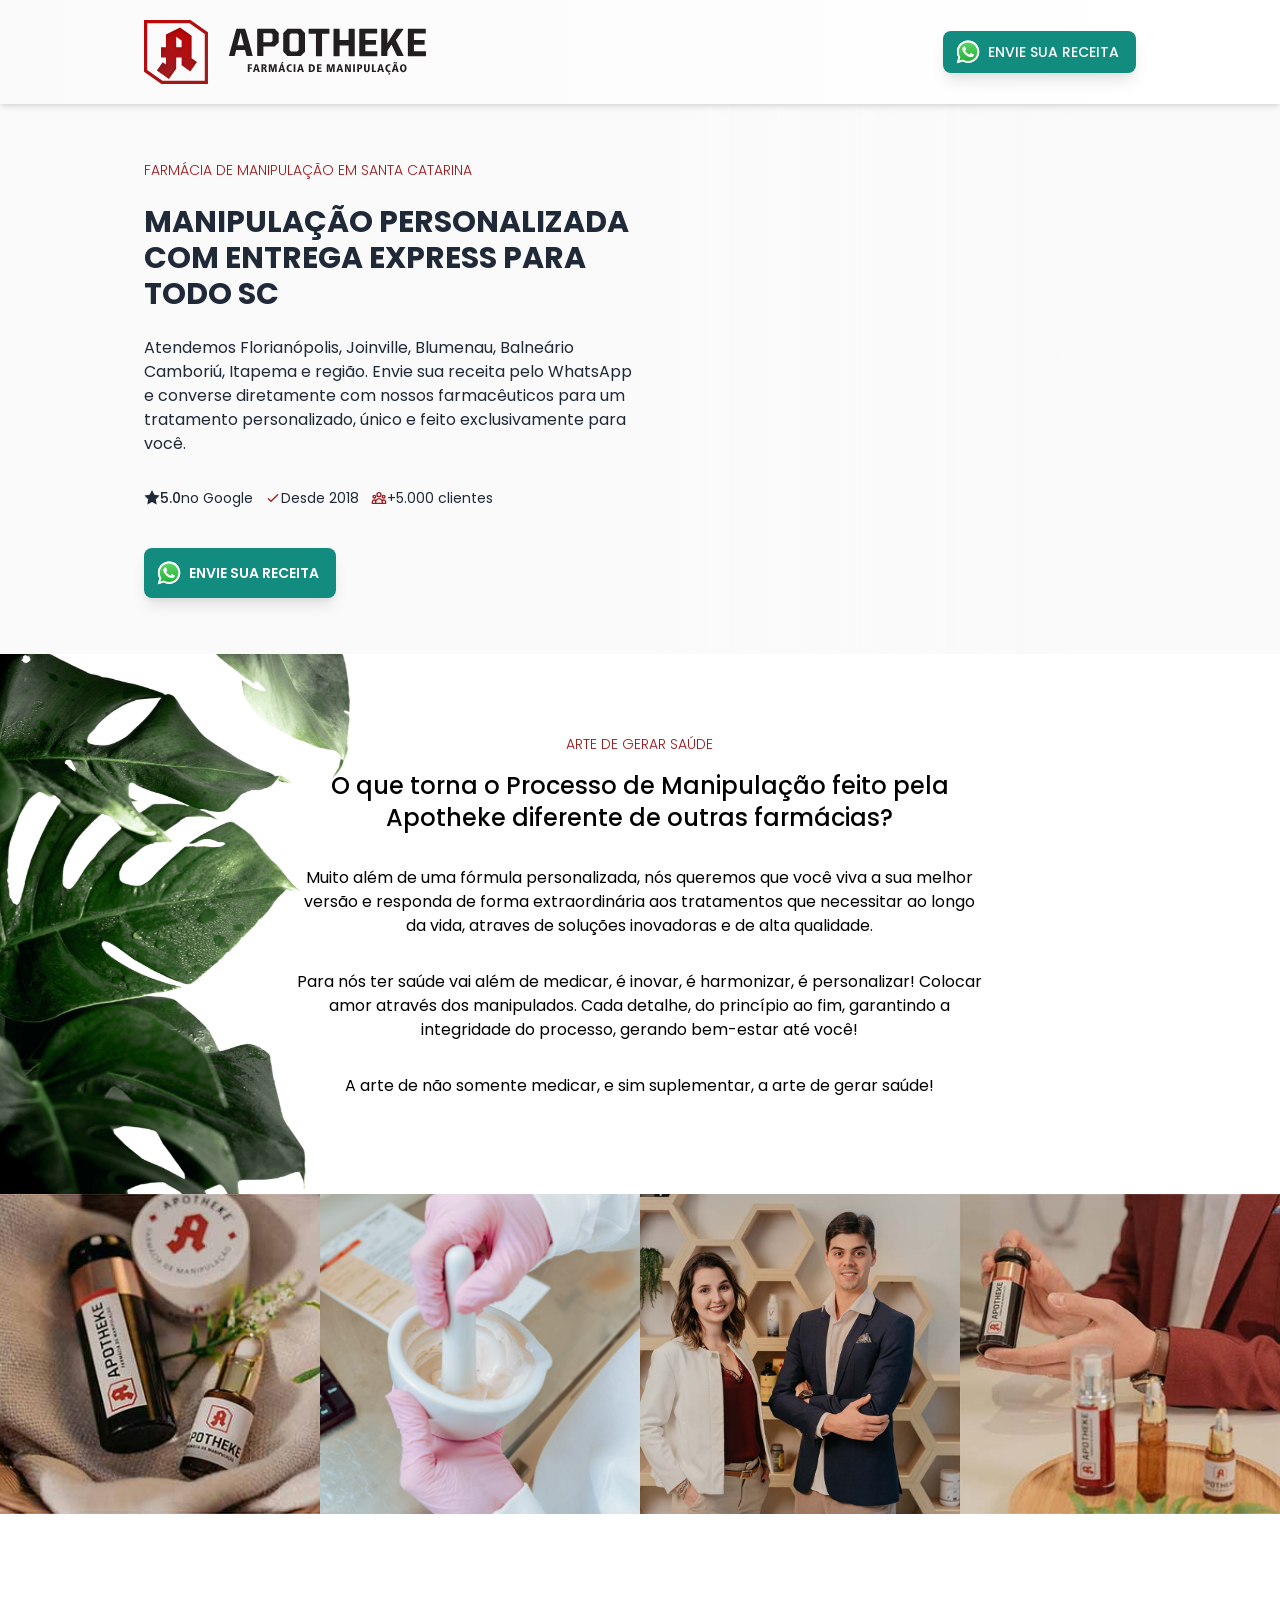
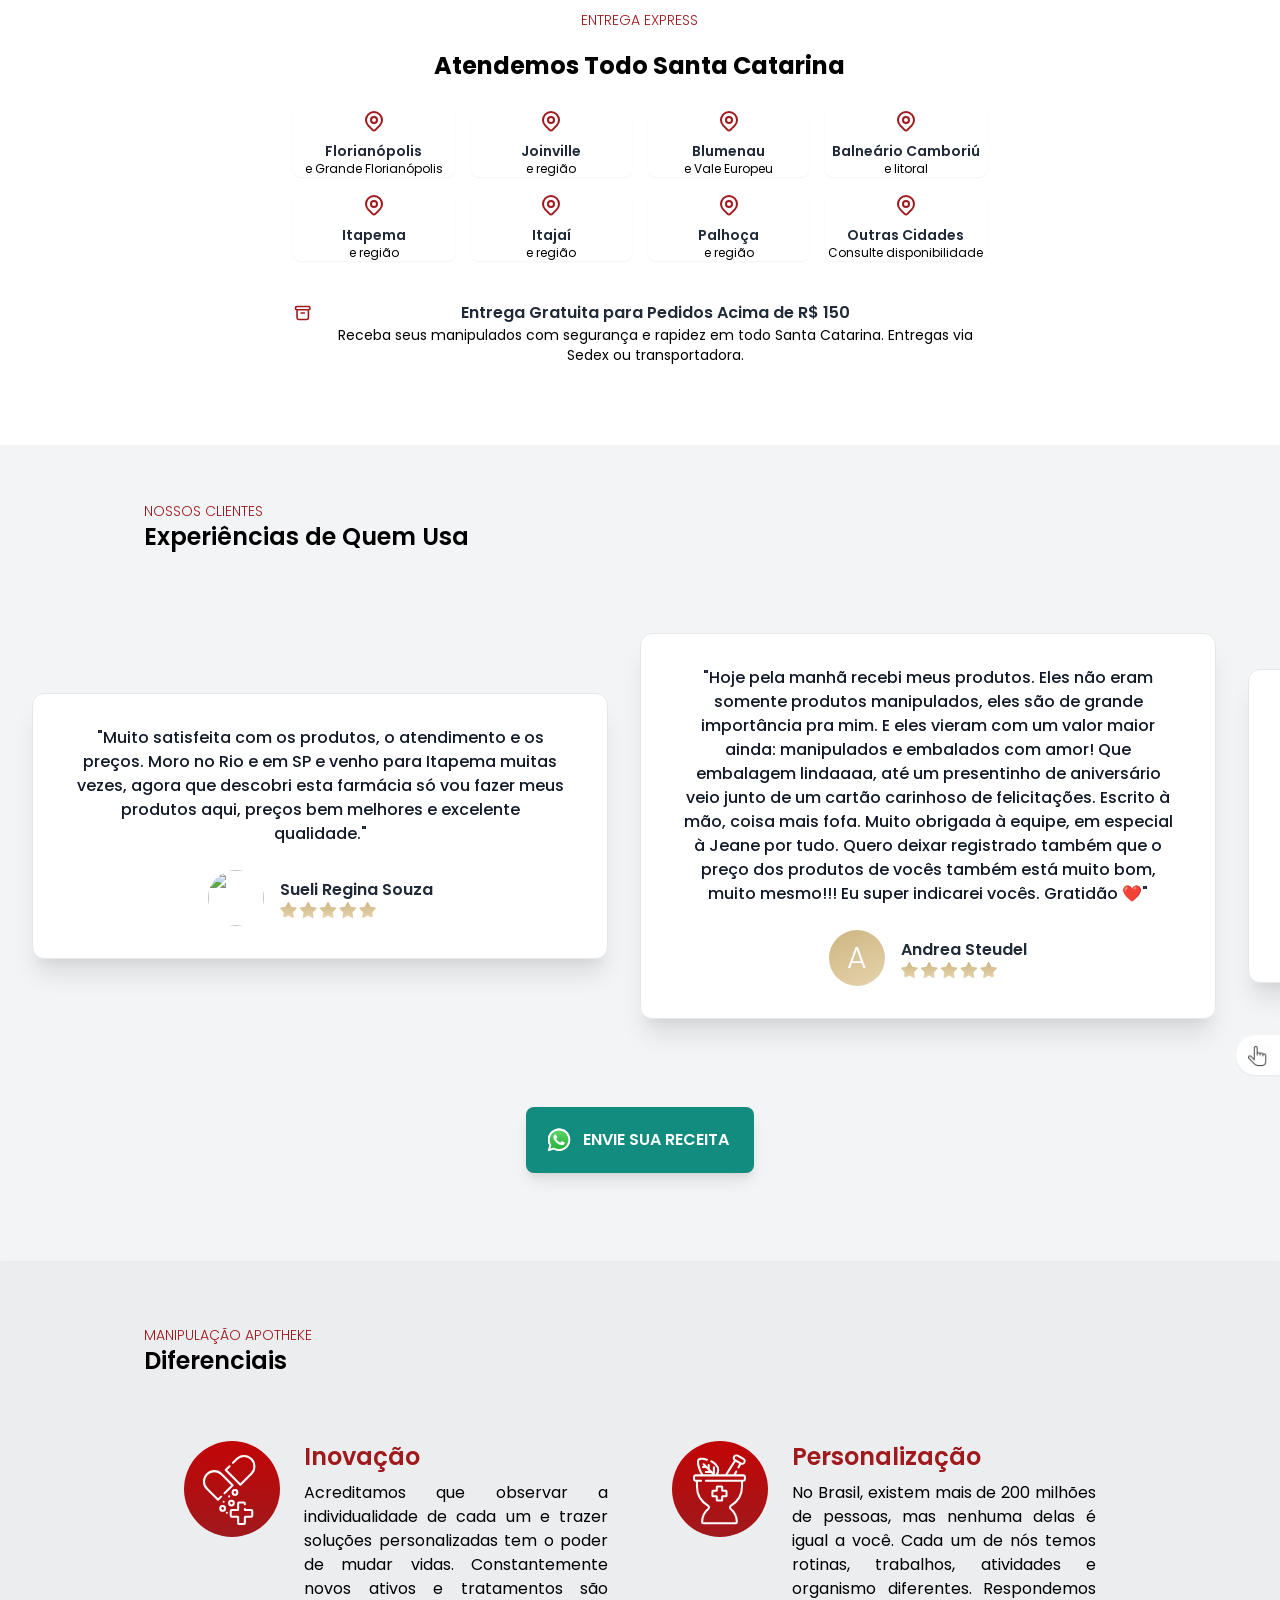
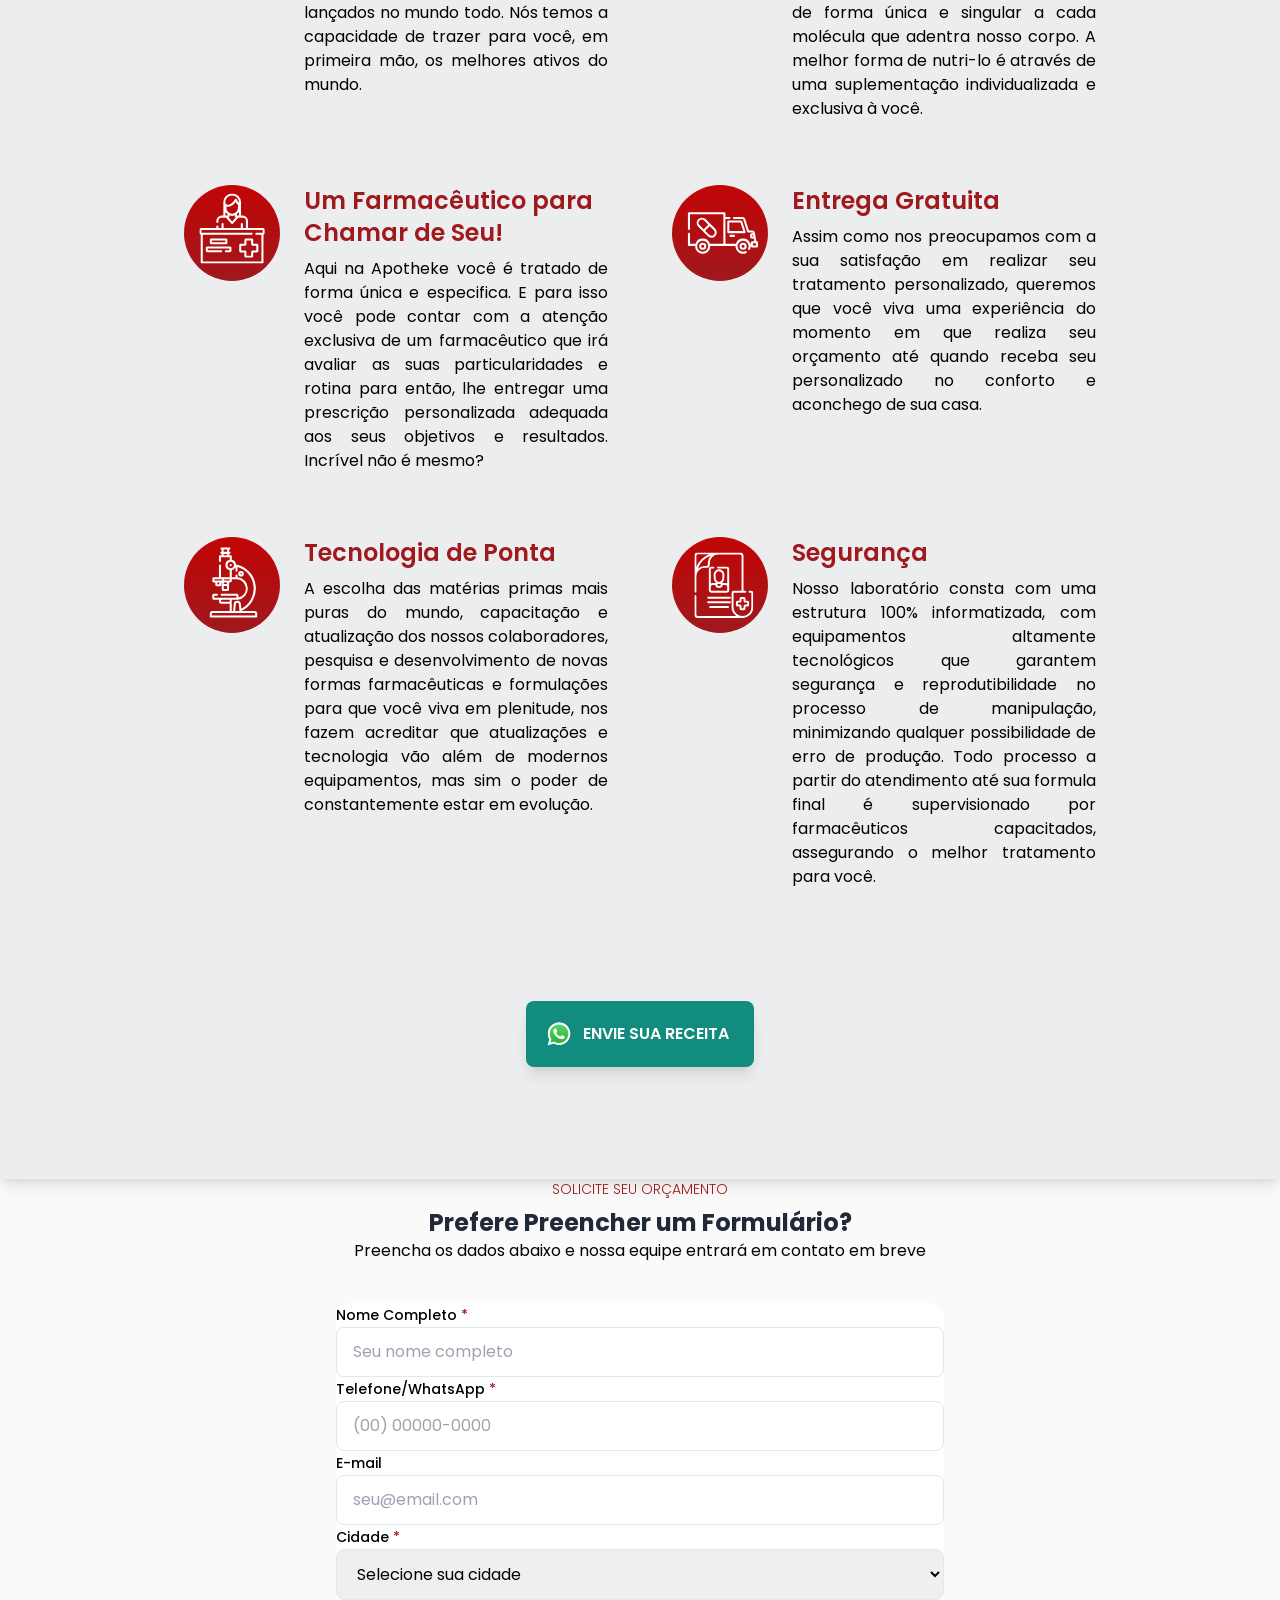
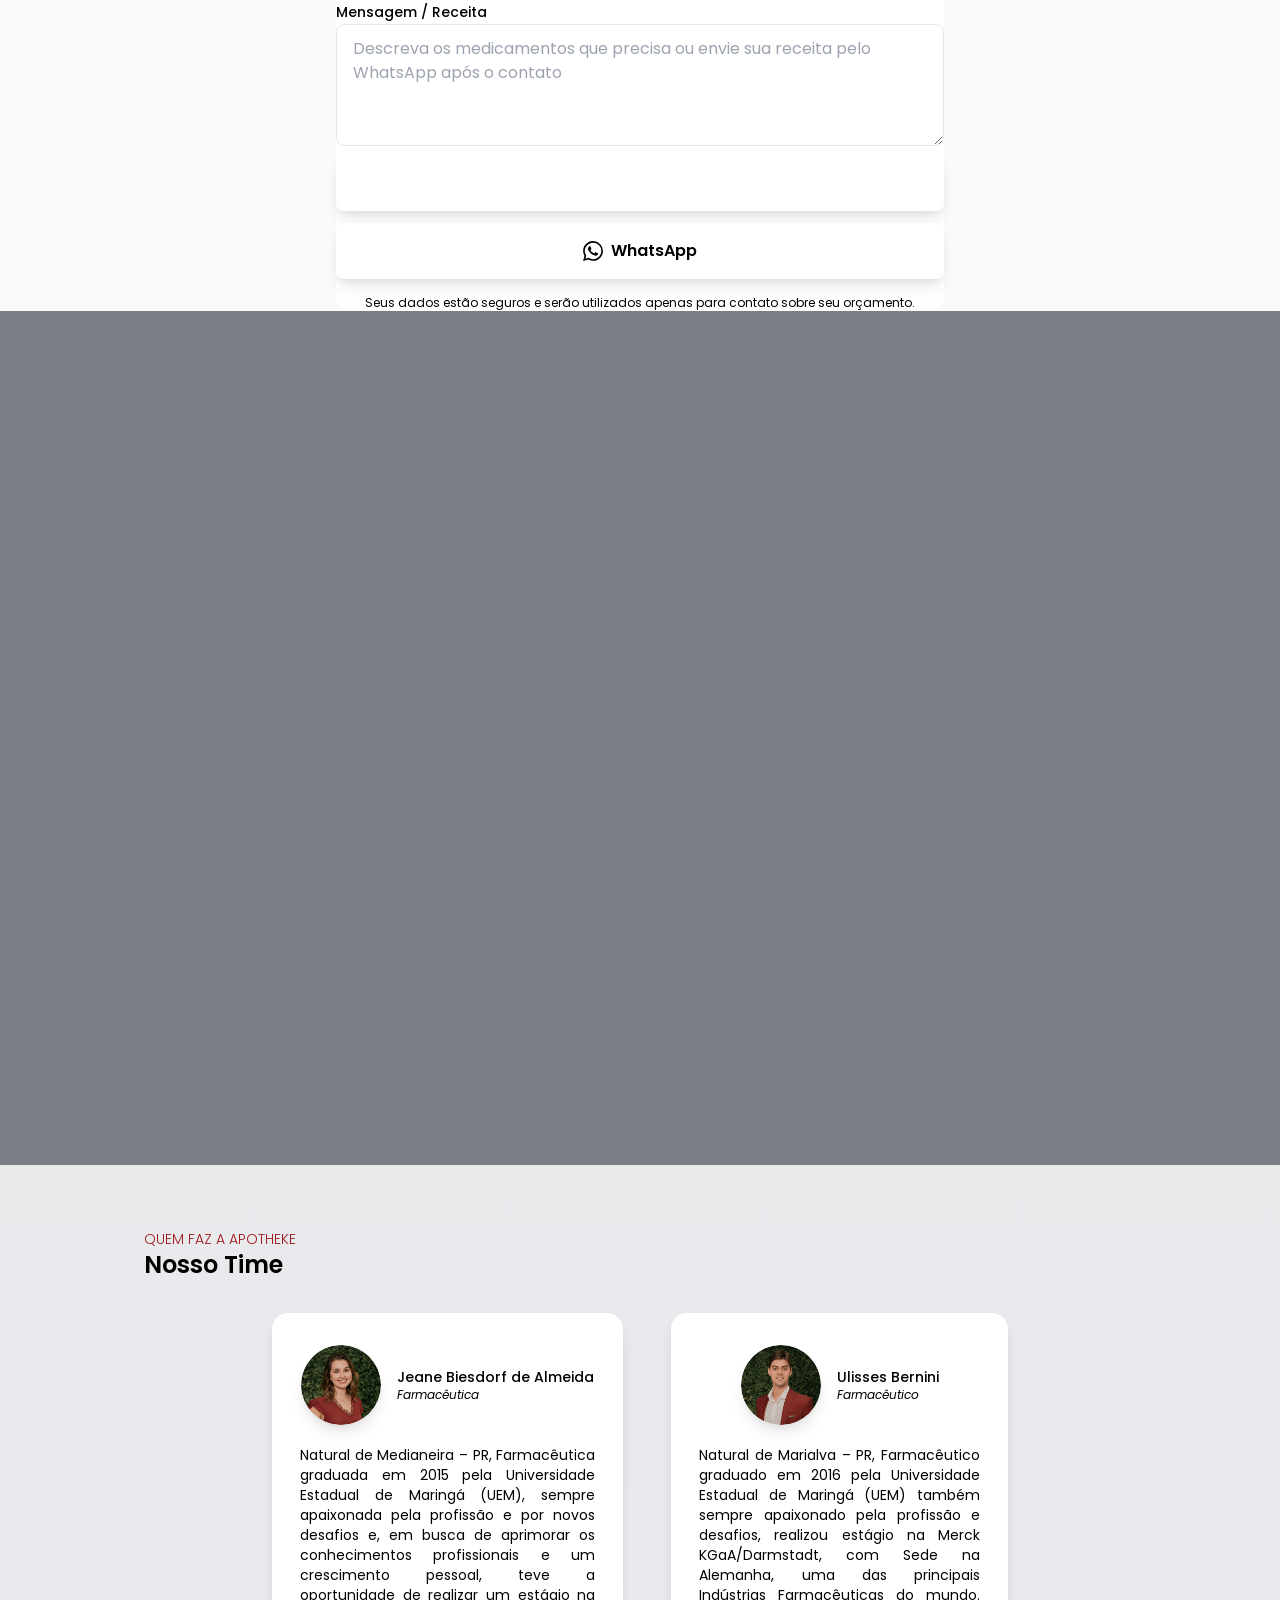
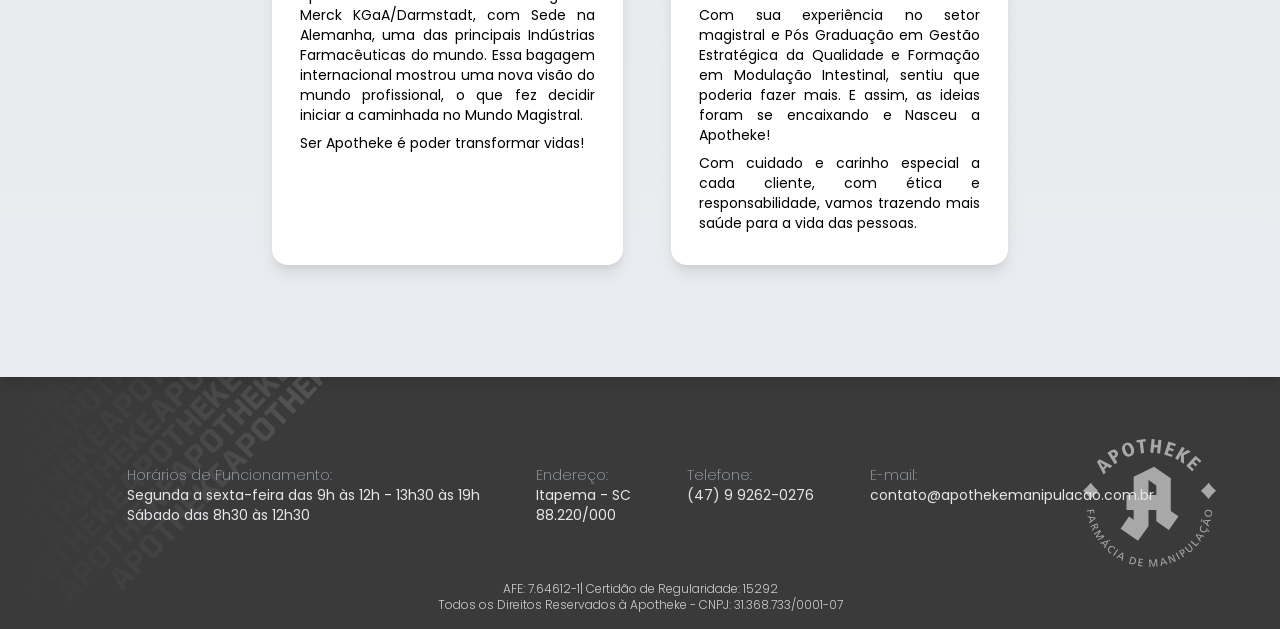
==== website/index.html @ 553b8d90 "Commit inicial: Apotheke Website Landing page com múltiplas cidades (Florianópolis, Joinville, Blume" ====
<!DOCTYPE html>

<html lang="pt-br">

<head>

    <meta charset="UTF-8">

    <meta http-equiv="X-UA-Compatible" content="IE=edge">

    <meta name="viewport" content="width=device-width, initial-scale=1.0">

    <title>Farmácia de Manipulação em SC | Apotheke - Florianópolis, Joinville, Blumenau</title>

    <meta name="description" content="Farmácia de manipulação com entrega express para todo SC. Atendemos Florianópolis, Joinville, Blumenau, Balneário Camboriú e região. Orçamento pelo WhatsApp!">

    <meta name="keywords" content="farmácia manipulação, manipulação SC, farmácia Florianópolis, manipulação Joinville, farmácia Blumenau, manipulação Balneário Camboriú">



    <link rel="shortcut icon" href="assets/favicon.59e2e28d.ico" type="image/x-icon">

    <link rel="preload" href="css/style.css" as="style">

    <link rel="preconnect" href="https://www.googletagmanager.com">

    <link rel="preconnect" href="https://connect.facebook.net">

    <script>

    function showAnswer(idAnswer){for(let i=1;i<7;i++){if((document.getElementById("q"+i+'ans').classList.contains("hidden") == false) && (("q"+i) != idAnswer)){document.getElementById("q"+i+'ans').classList.add("hidden");if(document.getElementById("q"+i+'svg').classList.contains("-rotate-90")){document.getElementById("q"+i+'svg').classList.remove("-rotate-90");document.getElementById("q"+i+'svg').classList.add("rotate-90");}}}document.getElementById(idAnswer+'ans').classList.toggle("hidden");if(document.getElementById(idAnswer+'svg').classList.contains("rotate-90")){document.getElementById(idAnswer+'svg').classList.remove("rotate-90");document.getElementById(idAnswer+'svg').classList.add("-rotate-90");}else{document.getElementById(idAnswer+'svg').classList.remove("-rotate-90");document.getElementById(idAnswer+'svg').classList.add("rotate-90");}}

    </script>

    <!-- Facebook Pixel Code -->

    <script defer>

        !function(f,b,e,v,n,t,s)

        {if(f.fbq)return;n=f.fbq=function(){n.callMethod?

        n.callMethod.apply(n,arguments):n.queue.push(arguments)};

        if(!f._fbq)f._fbq=n;n.push=n;n.loaded=!0;n.version='2.0';

        n.queue=[];t=b.createElement(e);t.async=!0;

        t.src=v;s=b.getElementsByTagName(e)[0];

        s.parentNode.insertBefore(t,s)}(window, document,'script',

        'https://connect.facebook.net/en_US/fbevents.js');

        fbq('init', '500156001187345');

        fbq('track', 'PageView');

    </script>

    <noscript>

        <img height="1" width="1" style="display:none" 

            src="https://www.facebook.com/tr?id=500156001187345&ev=PageView&noscript=1"/>

    </noscript>

  <!-- End Facebook Pixel Code -->



    <!-- Global site tag (gtag.js) - Google Analytics -->

    <script async defer src="https://www.googletagmanager.com/gtag/js?id=G-JXNQC8JV9G"></script>

    <script defer>

    window.dataLayer = window.dataLayer || [];

    function gtag(){dataLayer.push(arguments);}

    gtag('js', new Date());



    gtag('config', 'G-JXNQC8JV9G');

    </script>



    <!-- Global site tag (gtag.js) - Google Analytics -->

    <script async defer src="https://www.googletagmanager.com/gtag/js?id=UA-217853198-1"></script>

    <script defer>

    window.dataLayer = window.dataLayer || [];

    function gtag(){dataLayer.push(arguments);}

    gtag('js', new Date());



    gtag('config', 'UA-217853198-1');

    </script>

    

    

    <!-- Google Tag Manager -->

<script>(function(w,d,s,l,i){w[l]=w[l]||[];w[l].push({'gtm.start':

new Date().getTime(),event:'gtm.js'});var f=d.getElementsByTagName(s)[0],

j=d.createElement(s),dl=l!='dataLayer'?'&l='+l:'';j.async=true;j.src=

'https://www.googletagmanager.com/gtm.js?id='+i+dl;f.parentNode.insertBefore(j,f);

})(window,document,'script','dataLayer','GTM-TZQ59Q6');</script>

<!-- End Google Tag Manager -->





  <link rel="stylesheet" href="css/style.css">

</head>

<body class="branco font-sans">



    <!--NAVBAR-->

    <header class="relative w-full shadow-md px-4 py-3 gradientMenu z-50 

    sm:px-8 sm:py-4 lg:py-5 sm:w-full md:px-16 lg:px-28 xl:px-36 2xl:px-48">

        <div class="flex flex-row justify-between items-center md:h-full">

            <img class="h-12 mx-auto sm:mx-0 md:mx-0 lg:mx-0 lg:h-14 xl:h-16" src="assets/logo-lp-apotheke.7ca522a6.svg" alt="Apotheke" srcset="">



            <span class="hidden sm:block">

                <a href="https://api.whatsapp.com/send?phone=+5547992164286&text=Ol%C3%A1%20*Apotheke*!%20Gostaria%20de%20um%20or%C3%A7a%EF%BB%BF%E2%80%8C%E2%80%8C%E2%80%8B%E2%80%8C%E2%80%8C%E2%80%8C%E2%81%A0%E2%80%8C%E2%80%8C%E2%80%8B%E2%80%8B%E2%80%8B%E2%80%8C%E2%81%A0%E2%80%8C%E2%80%8C%E2%80%8B%E2%80%8B%E2%80%8B%E2%80%8C%E2%80%8C%E2%81%A0%E2%80%8C%E2%80%8C%E2%80%8B%E2%80%8B%E2%80%8C%E2%80%8C%E2%81%A0%E2%80%8C%E2%80%8C%E2%80%8B%E2%80%8B%E2%80%8C%E2%80%8B%E2%80%8C%E2%81%A0%E2%80%8C%E2%80%8C%E2%80%8B%E2%80%8B%E2%80%8C%E2%80%8C%E2%81%A0%E2%80%8C%E2%80%8C%E2%80%8B%E2%80%8C%E2%80%8C%E2%80%8C%E2%81%A0%E2%80%8C%E2%80%8C%E2%80%8B%E2%80%8B%E2%80%8B%E2%80%8B%E2%81%A0%E2%80%8C%E2%80%8B%E2%80%8C%E2%80%8C%E2%80%8B%E2%80%8C%E2%81%A0%E2%80%8C%E2%80%8C%E2%80%8B%E2%80%8C%E2%80%8B%E2%80%8B%E2%81%A0%E2%80%8C%E2%80%8C%E2%80%8B%E2%80%8C%E2%80%8C%E2%80%8B%E2%81%A0%E2%80%8C%E2%80%8C%E2%80%8C%E2%80%8B%E2%80%8B%E2%80%8B%E2%81%A0%E2%80%8C%E2%80%8C%E2%80%8C%E2%80%8B%E2%80%8B%E2%80%8C%E2%81%A0%E2%80%8C%E2%80%8B%E2%80%8C%E2%80%8C%E2%80%8B%E2%80%8C%E2%81%A0%E2%80%8C%E2%80%8C%E2%80%8B%E2%80%8C%E2%80%8B%E2%80%8B%E2%81%A0%E2%80%8C%E2%80%8C%E2%80%8B%E2%80%8C%E2%80%8C%E2%80%8B%E2%81%A0%E2%80%8C%E2%80%8C%E2%80%8C%E2%80%8B%E2%80%8B%E2%80%8C%E2%81%A0%E2%80%8C%E2%80%8C%E2%80%8C%E2%80%8B%E2%80%8B%E2%80%8C%E2%81%A0%E2%80%8C%E2%80%8B%E2%80%8C%E2%80%8C%E2%80%8B%E2%80%8C%E2%81%A0%E2%80%8C%E2%80%8C%E2%80%8C%E2%80%8B%E2%80%8B%E2%80%8C%E2%81%A0%E2%80%8C%E2%80%8C%E2%80%8B%E2%80%8C%E2%80%8B%E2%80%8C%E2%81%A0%E2%80%8C%E2%80%8C%E2%80%8B%E2%80%8B%E2%80%8C%E2%80%8B%E2%80%8B%E2%81%A0%E2%80%8C%E2%80%8C%E2%80%8B%E2%80%8B%E2%80%8B%E2%80%8B%E2%81%A0%E2%80%8C%E2%80%8B%E2%80%8C%E2%80%8C%E2%80%8B%E2%80%8C%E2%81%A0%E2%80%8C%E2%80%8C%E2%80%8B%E2%80%8B%E2%80%8C%E2%80%8B%E2%80%8B%E2%81%A0%E2%80%8C%E2%80%8C%E2%80%8B%E2%80%8B%E2%80%8C%E2%80%8B%E2%80%8B%E2%81%A0%E2%80%8C%E2%80%8C%E2%80%8B%E2%80%8B%E2%80%8C%E2%80%8B%E2%81%A0%E2%80%8C%E2%80%8C%E2%80%8B%E2%80%8B%E2%80%8B%E2%80%8B%E2%80%8C%E2%81%A0%E2%80%8C%E2%80%8C%E2%80%8B%E2%80%8C%E2%80%8C%E2%80%8C%E2%81%A0%E2%80%8C%E2%80%8C%E2%80%8B%E2%80%8B%E2%80%8C%E2%80%8C%E2%80%8B%E2%81%A0%E2%80%8C%E2%80%8C%E2%80%8B%E2%80%8B%E2%80%8B%E2%80%8B%E2%81%A0%E2%80%8C%E2%80%8C%E2%80%8B%E2%80%8B%E2%80%8C%E2%80%8B%E2%80%8B%E2%81%A0%E2%80%8C%E2%80%8C%E2%80%8B%E2%80%8B%E2%80%8C%E2%80%8C%E2%81%A0%E2%80%8C%E2%80%8C%E2%80%8B%E2%80%8B%E2%80%8B%E2%80%8C%E2%80%8B%E2%81%A0%E2%80%8C%E2%80%8C%E2%80%8B%E2%80%8C%E2%80%8C%E2%80%8C%E2%81%A0%E2%80%8C%E2%80%8C%E2%80%8B%E2%80%8B%E2%80%8B%E2%80%8B%E2%80%8C%EF%BB%BFmento%2C%20poderia%20me%20ajudar%3F" target="_blank" class="tada inline-flex items-center px-4 py-2 border border-transparent rounded-lg shadow-lg text-sm font-medium text-white bg-green-10 focus:outline-none focus:ring-2 focus:ring-offset-2 focus:ring-green-10">

                    <img class="-ml-1 mr-2 h-6 w-6" src="assets/whatsappO.69385fdd.svg"> 

                    ENVIE SUA RECEITA

                </a>

            </span>



        </div>     

    </header>

    <!--END NAVBAR-->

    

    <main class="z-10 relative"> 



        <!--SECTION 1 VIDEO-->

        <div class="relative w-full overflow-x-hidden z-10">

            

            <video playsinline autobuffer autoplay loop muted class="relative object-cover w-full h-40 sm:h-64 md:absolute md:float-right md:z-0 md:h-full md:w-4/6 md:right-0 lg:w-3/5">

                <source src="https://apothekemanipulacao.com.br/wp-content/uploads/2020/06/Capa-Site-Apotheke-2.mp4" type="video/mp4">

            </video>

            

            <div class="relative flex flex-row h-full w-full float-left z-50 ">

                

                    <div class="relative h-full bg-gray-25  px-6 py-4 sm:px-8 sm:py-5 md:px-0 md:py-0

                                 md:w-3/6 xl:w-6/12 2xl:w-5/12 inline-flex items-center">

                        

                        <div class="relative z-50 text-gray-800 md:pl-16 lg:pl-28 xl:pl-36 2xl:pl-48

                                    md:py-6 lg:py-10 xl:py-14 2xl:py-24">



                            <h2 class="text-xs font-light sm:text-xs sm:font-light md:text-sm vermelho">

                                FARMÁCIA DE MANIPULAÇÃO EM SANTA CATARINA</h2>



                            <h1 class="text-2xl font-bold sm:font-bold md:leading-normal md:tracking-normal xl:text-3xl my-2 lg:my-4 xl:my-6 2xl:my-8">

                                MANIPULAÇÃO PERSONALIZADA COM ENTREGA EXPRESS PARA TODO SC

                            </h1>



                            <p class="text-sm font-normal text-justify leading-relaxed tracking-normal

                                     md:text-left lg:text-left xl:text-base">

                            Atendemos Florianópolis, Joinville, Blumenau, Balneário Camboriú, Itapema e região. Envie sua receita pelo WhatsApp e converse diretamente com nossos farmacêuticos para um tratamento personalizado, único e feito exclusivamente para você.

                            </p>



                            <div class="flex flex-wrap items-center gap-3 mt-6 md:mt-8 text-xs md:text-sm text-gray-700">

                                <div class="flex items-center">

                                    <svg class="w-4 h-4 mr-1 text-yellow-400 fill-current" xmlns="http://www.w3.org/2000/svg" viewBox="0 0 20 20"><path d="M10 15l-5.878 3.09 1.123-6.545L.489 6.91l6.572-.955L10 0l2.939 5.955 6.572.955-4.756 4.635 1.123 6.545z"/></svg>

                                    <span class="font-medium">5.0</span>

                                    <span class="ml-1">no Google</span>

                                </div>

                                <div class="flex items-center">

                                    <svg class="w-4 h-4 mr-1 vermelho" xmlns="http://www.w3.org/2000/svg" fill="none" viewBox="0 0 24 24" stroke="currentColor"><path stroke-linecap="round" stroke-linejoin="round" stroke-width="2" d="M5 13l4 4L19 7"/></svg>

                                    <span>Desde 2018</span>

                                </div>

                                <div class="flex items-center">

                                    <svg class="w-4 h-4 mr-1 vermelho" xmlns="http://www.w3.org/2000/svg" fill="none" viewBox="0 0 24 24" stroke="currentColor"><path stroke-linecap="round" stroke-linejoin="round" stroke-width="2" d="M17 20h5v-2a3 3 0 00-5.356-1.857M17 20H7m10 0v-2c0-.656-.126-1.283-.356-1.857M7 20H2v-2a3 3 0 015.356-1.857M7 20v-2c0-.656.126-1.283.356-1.857m0 0a5.002 5.002 0 019.288 0M15 7a3 3 0 11-6 0 3 3 0 016 0zm6 3a2 2 0 11-4 0 2 2 0 014 0zM7 10a2 2 0 11-4 0 2 2 0 014 0z"/></svg>

                                    <span>+5.000 clientes</span>

                                </div>

                            </div>



                            <div class="flex flex-row justify-center sm:justify-center mt-6 md:justify-start md:mt-6 lg:mt-8 xl:mt-10 2xl:mt-12">

                                <a href="https://api.whatsapp.com/send?phone=+5547992164286&text=Ol%C3%A1%20*Apotheke*!%20Gostaria%20de%20um%20or%C3%A7a%EF%BB%BF%E2%80%8C%E2%80%8C%E2%80%8B%E2%80%8C%E2%80%8C%E2%80%8C%E2%81%A0%E2%80%8C%E2%80%8C%E2%80%8B%E2%80%8B%E2%80%8B%E2%80%8C%E2%81%A0%E2%80%8C%E2%80%8C%E2%80%8B%E2%80%8B%E2%80%8B%E2%80%8C%E2%80%8C%E2%81%A0%E2%80%8C%E2%80%8C%E2%80%8B%E2%80%8B%E2%80%8C%E2%80%8C%E2%81%A0%E2%80%8C%E2%80%8C%E2%80%8B%E2%80%8B%E2%80%8C%E2%80%8B%E2%80%8C%E2%81%A0%E2%80%8C%E2%80%8C%E2%80%8B%E2%80%8B%E2%80%8C%E2%80%8C%E2%81%A0%E2%80%8C%E2%80%8C%E2%80%8B%E2%80%8C%E2%80%8C%E2%80%8C%E2%81%A0%E2%80%8C%E2%80%8C%E2%80%8B%E2%80%8B%E2%80%8B%E2%80%8B%E2%81%A0%E2%80%8C%E2%80%8B%E2%80%8C%E2%80%8C%E2%80%8B%E2%80%8C%E2%81%A0%E2%80%8C%E2%80%8C%E2%80%8B%E2%80%8C%E2%80%8B%E2%80%8B%E2%81%A0%E2%80%8C%E2%80%8C%E2%80%8B%E2%80%8C%E2%80%8C%E2%80%8B%E2%81%A0%E2%80%8C%E2%80%8C%E2%80%8C%E2%80%8B%E2%80%8B%E2%80%8B%E2%81%A0%E2%80%8C%E2%80%8C%E2%80%8C%E2%80%8B%E2%80%8B%E2%80%8C%E2%81%A0%E2%80%8C%E2%80%8B%E2%80%8C%E2%80%8C%E2%80%8B%E2%80%8C%E2%81%A0%E2%80%8C%E2%80%8C%E2%80%8B%E2%80%8C%E2%80%8B%E2%80%8B%E2%81%A0%E2%80%8C%E2%80%8C%E2%80%8B%E2%80%8C%E2%80%8C%E2%80%8B%E2%81%A0%E2%80%8C%E2%80%8C%E2%80%8C%E2%80%8B%E2%80%8B%E2%80%8C%E2%81%A0%E2%80%8C%E2%80%8C%E2%80%8C%E2%80%8B%E2%80%8B%E2%80%8C%E2%81%A0%E2%80%8C%E2%80%8B%E2%80%8C%E2%80%8C%E2%80%8B%E2%80%8C%E2%81%A0%E2%80%8C%E2%80%8C%E2%80%8C%E2%80%8B%E2%80%8B%E2%80%8C%E2%81%A0%E2%80%8C%E2%80%8C%E2%80%8B%E2%80%8C%E2%80%8B%E2%80%8C%E2%81%A0%E2%80%8C%E2%80%8C%E2%80%8B%E2%80%8B%E2%80%8C%E2%80%8B%E2%80%8B%E2%81%A0%E2%80%8C%E2%80%8C%E2%80%8B%E2%80%8B%E2%80%8B%E2%80%8B%E2%81%A0%E2%80%8C%E2%80%8B%E2%80%8C%E2%80%8C%E2%80%8B%E2%80%8C%E2%81%A0%E2%80%8C%E2%80%8C%E2%80%8B%E2%80%8B%E2%80%8C%E2%80%8B%E2%80%8B%E2%81%A0%E2%80%8C%E2%80%8C%E2%80%8B%E2%80%8B%E2%80%8C%E2%80%8B%E2%80%8B%E2%81%A0%E2%80%8C%E2%80%8C%E2%80%8B%E2%80%8B%E2%80%8C%E2%80%8B%E2%81%A0%E2%80%8C%E2%80%8C%E2%80%8B%E2%80%8B%E2%80%8B%E2%80%8B%E2%80%8C%E2%81%A0%E2%80%8C%E2%80%8C%E2%80%8B%E2%80%8C%E2%80%8C%E2%80%8C%E2%81%A0%E2%80%8C%E2%80%8C%E2%80%8B%E2%80%8B%E2%80%8C%E2%80%8C%E2%80%8B%E2%81%A0%E2%80%8C%E2%80%8C%E2%80%8B%E2%80%8B%E2%80%8B%E2%80%8B%E2%81%A0%E2%80%8C%E2%80%8C%E2%80%8B%E2%80%8B%E2%80%8C%E2%80%8B%E2%80%8B%E2%81%A0%E2%80%8C%E2%80%8C%E2%80%8B%E2%80%8B%E2%80%8C%E2%80%8C%E2%81%A0%E2%80%8C%E2%80%8C%E2%80%8B%E2%80%8B%E2%80%8B%E2%80%8C%E2%80%8B%E2%81%A0%E2%80%8C%E2%80%8C%E2%80%8B%E2%80%8C%E2%80%8C%E2%80%8C%E2%81%A0%E2%80%8C%E2%80%8C%E2%80%8B%E2%80%8B%E2%80%8B%E2%80%8B%E2%80%8C%EF%BB%BFmento%2C%20poderia%20me%20ajudar%3F" target="_blank" 

                                    class="animate-bounce inline-flex items-center px-4 py-3 border 

                                    border-transparent rounded-lg shadow-lg text-sm 

                                    font-semibold text-white bg-green-10 

                                    focus:outline-none focus:ring-2 focus:ring-offset-2 

                                    focus:ring-green-10">

                                    <img class="-ml-1 mr-2 h-6 w-6" src="assets/whatsappO.69385fdd.svg">

                                    ENVIE SUA RECEITA

                                </a>

                            </div>

                            <!-- old

                            <div class="flex flex-row justify-center sm:justify-center md:justify-start mt-4 lg:mt-6 xl:mt-10 2xl:mt-12">

                                <button type="button" onclick="window.open('https://api.whatsapp.com/send?phone=+5547992164286&text=Ol%C3%A1%20*Apotheke*!%20Gostaria%20de%20um%20or%C3%A7a%EF%BB%BF%E2%80%8C%E2%80%8C%E2%80%8B%E2%80%8C%E2%80%8C%E2%80%8C%E2%81%A0%E2%80%8C%E2%80%8C%E2%80%8B%E2%80%8B%E2%80%8B%E2%80%8C%E2%81%A0%E2%80%8C%E2%80%8C%E2%80%8B%E2%80%8B%E2%80%8B%E2%80%8C%E2%80%8C%E2%81%A0%E2%80%8C%E2%80%8C%E2%80%8B%E2%80%8B%E2%80%8C%E2%80%8C%E2%81%A0%E2%80%8C%E2%80%8C%E2%80%8B%E2%80%8B%E2%80%8C%E2%80%8B%E2%80%8C%E2%81%A0%E2%80%8C%E2%80%8C%E2%80%8B%E2%80%8B%E2%80%8C%E2%80%8C%E2%81%A0%E2%80%8C%E2%80%8C%E2%80%8B%E2%80%8C%E2%80%8C%E2%80%8C%E2%81%A0%E2%80%8C%E2%80%8C%E2%80%8B%E2%80%8B%E2%80%8B%E2%80%8B%E2%81%A0%E2%80%8C%E2%80%8B%E2%80%8C%E2%80%8C%E2%80%8B%E2%80%8C%E2%81%A0%E2%80%8C%E2%80%8C%E2%80%8B%E2%80%8C%E2%80%8B%E2%80%8B%E2%81%A0%E2%80%8C%E2%80%8C%E2%80%8B%E2%80%8C%E2%80%8C%E2%80%8B%E2%81%A0%E2%80%8C%E2%80%8C%E2%80%8C%E2%80%8B%E2%80%8B%E2%80%8B%E2%81%A0%E2%80%8C%E2%80%8C%E2%80%8C%E2%80%8B%E2%80%8B%E2%80%8C%E2%81%A0%E2%80%8C%E2%80%8B%E2%80%8C%E2%80%8C%E2%80%8B%E2%80%8C%E2%81%A0%E2%80%8C%E2%80%8C%E2%80%8B%E2%80%8C%E2%80%8B%E2%80%8B%E2%81%A0%E2%80%8C%E2%80%8C%E2%80%8B%E2%80%8C%E2%80%8C%E2%80%8B%E2%81%A0%E2%80%8C%E2%80%8C%E2%80%8C%E2%80%8B%E2%80%8B%E2%80%8C%E2%81%A0%E2%80%8C%E2%80%8C%E2%80%8C%E2%80%8B%E2%80%8B%E2%80%8C%E2%81%A0%E2%80%8C%E2%80%8B%E2%80%8C%E2%80%8C%E2%80%8B%E2%80%8C%E2%81%A0%E2%80%8C%E2%80%8C%E2%80%8C%E2%80%8B%E2%80%8B%E2%80%8C%E2%81%A0%E2%80%8C%E2%80%8C%E2%80%8B%E2%80%8C%E2%80%8B%E2%80%8C%E2%81%A0%E2%80%8C%E2%80%8C%E2%80%8B%E2%80%8B%E2%80%8C%E2%80%8B%E2%80%8B%E2%81%A0%E2%80%8C%E2%80%8C%E2%80%8B%E2%80%8B%E2%80%8B%E2%80%8B%E2%81%A0%E2%80%8C%E2%80%8B%E2%80%8C%E2%80%8C%E2%80%8B%E2%80%8C%E2%81%A0%E2%80%8C%E2%80%8C%E2%80%8B%E2%80%8B%E2%80%8C%E2%80%8B%E2%80%8B%E2%81%A0%E2%80%8C%E2%80%8C%E2%80%8B%E2%80%8B%E2%80%8C%E2%80%8B%E2%80%8B%E2%81%A0%E2%80%8C%E2%80%8C%E2%80%8B%E2%80%8B%E2%80%8C%E2%80%8B%E2%81%A0%E2%80%8C%E2%80%8C%E2%80%8B%E2%80%8B%E2%80%8B%E2%80%8B%E2%80%8C%E2%81%A0%E2%80%8C%E2%80%8C%E2%80%8B%E2%80%8C%E2%80%8C%E2%80%8C%E2%81%A0%E2%80%8C%E2%80%8C%E2%80%8B%E2%80%8B%E2%80%8C%E2%80%8C%E2%80%8B%E2%81%A0%E2%80%8C%E2%80%8C%E2%80%8B%E2%80%8B%E2%80%8B%E2%80%8B%E2%81%A0%E2%80%8C%E2%80%8C%E2%80%8B%E2%80%8B%E2%80%8C%E2%80%8B%E2%80%8B%E2%81%A0%E2%80%8C%E2%80%8C%E2%80%8B%E2%80%8B%E2%80%8C%E2%80%8C%E2%81%A0%E2%80%8C%E2%80%8C%E2%80%8B%E2%80%8B%E2%80%8B%E2%80%8C%E2%80%8B%E2%81%A0%E2%80%8C%E2%80%8C%E2%80%8B%E2%80%8C%E2%80%8C%E2%80%8C%E2%81%A0%E2%80%8C%E2%80%8C%E2%80%8B%E2%80%8B%E2%80%8B%E2%80%8B%E2%80%8C%EF%BB%BFmento%2C%20poderia%20me%20ajudar%3F', '_blank');" 

                                    class="animate-bounce inline-flex items-center px-4 py-3 border 

                                    border-transparent rounded-lg shadow-lg text-sm 

                                    font-semibold text-white btnVermelho 

                                    focus:outline-none focus:ring-2 focus:ring-offset-2 

                                    focus:ring-red-700">

                                   

                                    <svg class="-ml-1 mr-2 h-5 w-5 fill-current" xmlns="https://www.w3.org/2000/svg" viewBox="0 0 32 32"><title>soc009 - Light</title><g id="soc009"><g id="Light-9" data-name="Light"><path d="M16,29.691a13.536,13.536,0,0,1-7.106-2L4.481,29.105a1,1,0,0,1-1.253-1.269L4.646,23.6A13.69,13.69,0,0,1,16,2.309H16a13.691,13.691,0,0,1,0,27.382Zm-6.963-4.1a1,1,0,0,1,.554.167A11.549,11.549,0,0,0,16,27.691,11.691,11.691,0,0,0,16,4.309H16A11.69,11.69,0,0,0,6.562,22.851a1,1,0,0,1,.139.905L5.75,26.6l2.984-.957A.978.978,0,0,1,9.04,25.594ZM22.959,20.94a2.983,2.983,0,0,0,.2-1.661c-.085-.148-.316-.232-.667-.408s-2.057-1.021-2.379-1.133a.666.666,0,0,0-.857.26,14.12,14.12,0,0,1-.933,1.239.751.751,0,0,1-.841.134,8.789,8.789,0,0,1-2.8-1.732,10.651,10.651,0,0,1-1.937-2.414c-.2-.352-.021-.555.14-.745.176-.219.344-.374.52-.578a2.1,2.1,0,0,0,.387-.549.716.716,0,0,0-.051-.648c-.084-.177-.785-1.895-1.073-2.591-.232-.555-.408-.576-.759-.591-.119-.006-.252-.014-.4-.014a1.731,1.731,0,0,0-1.221.43A3.829,3.829,0,0,0,9.07,12.853a6.842,6.842,0,0,0,1.419,3.611c.175.232,2.435,3.808,5.945,5.265,2.743,1.141,3.558,1.034,4.182.9a3.367,3.367,0,0,0,2.343-1.69Z"/></g></g></svg>

                                    ENVIE SUA RECEITA

                                </button>

                            </div>

                            -->

                        </div>



                    </div>



                    <div class="hidden  

                        sm:hidden 

                        md:block md:pl-16 md:pr-0 md:h-auto md:w-2/6

                        lg:w-2/6

                        xl:w-4/12

                        2xl:w-5/12

                        gradientVideo">

                        

                    </div>



                    <div class="hidden  

                        sm:hidden 

                        md:block md:px-0 md:h-auto md:w-1/6

                        lg:block lg:px-0 lg:h-auto lg:w-1/6 

                        xl:block xl:px-0 xl:h-auto xl:w-2/12

                        2xl:block 2xl:px-0 2xl:h-auto 2xl:w-2/12 

                        rightVideo">

                        

                    </div>





            </div>

            

            

        </div>

        <!-- END SECTION 1 VIDEO-->



        <!--SECTION 2 ARTE-->

        <div class="relative overflow-x-hidden h-auto bg-white">

            

            <div class="w-full h-44 md:hidden lg:hidden">

                <img class="h-full object-cover object-bottom w-full" src="assets/bg-folha-sm.adc119a2.png" alt="" loading="lazy">

            </div>



            <div class="hidden md:block ">

                <img class="absolute h-full object-cover object-bottom -ml-28 lg:-ml-14 xl:-ml-0" src="assets/bg-folha.e407217f.png" alt="" loading="lazy">

            </div>



            <div class="relative w-full h-full text-center px-6 pt-0 pb-6 

                md:pt-12 md:pb-12 md:px-20 md:w-5/6 md:mx-auto  

                lg:pt-16 lg:pb-16 lg:w-4/6 2xl:w-2/5">



                <h3 class="text-xs font-light mb-2 

                md:text-sm md:font-light md:my-4

                lg:text-sm lg:font-light lg:my-4

                vermelho">

                    ARTE DE GERAR SAÚDE</h3>



                <h4 class="text-lg font-medium mt-2 mb-2 

                lg:text-xl xl:text-2xl lg:mb-8 lg:mt-2 lg:leading-relaxed lg:tracking-normal">

                O que torna o Processo de Manipulação feito pela Apotheke diferente de outras farmácias?</h4>

                        

                <p class="text-sm font-normal mt-2 mb-2 text-center leading-relaxed tracking-normal

                        md:text-sm md:font-normal md:mt-4 md:mb-4 md:leading-relaxed md:tracking-normal

                        lg:text-sm lg:font-normal lg:mt-4 lg:mb-4 lg:leading-relaxed lg:tracking-normal

                        xl:text-base xl:mt-4 xl:mb-8

                        2xl:text-base 2xl:mt-4 2xl:mb-8">

                    Muito além de uma fórmula personalizada, nós queremos que você viva a sua melhor versão e responda de forma extraordinária aos tratamentos que necessitar ao longo da vida, atraves de soluções inovadoras e de alta qualidade. 

                </p>

                <p class="text-sm font-normal mt-2 mb-2 text-center leading-relaxed tracking-normal

                md:text-sm md:font-normal md:mt-4 md:mb-4 md:leading-relaxed md:tracking-normal

                lg:text-sm lg:font-normal lg:mt-4 lg:mb-4 lg:leading-relaxed lg:tracking-normal

                xl:text-base xl:mt-4 xl:mb-8

                2xl:text-base 2xl:mt-4 2xl:mb-8">

                    Para nós ter saúde vai além de medicar,  é inovar, é harmonizar, é personalizar! Colocar amor através dos manipulados. 

                Cada detalhe, do princípio ao fim, garantindo a integridade do processo, gerando bem-estar até você!

                </p>

                <p class="text-sm font-normal mt-2 mb-2 text-center leading-relaxed tracking-normal

                md:text-sm md:font-normal md:mt-4 md:mb-4 md:leading-relaxed md:tracking-normal

                lg:text-sm lg:font-normal lg:mt-4 lg:mb-4 lg:leading-relaxed lg:tracking-normal

                xl:text-base xl:mt-4 xl:mb-8

                2xl:text-base 2xl:mt-4 2xl:mb-8">

                    A arte de não somente medicar, e sim suplementar, a arte de gerar saúde!

                </p>

            </div>

        </div>

        <!-- END SECTION 2 ARTE-->



        <!--SECTION 3 IMAGES-->

        <div class="grid grid-cols-2 sm:grid-cols-4 md:grid-cols-4 lg:grid-cols-4">

            <div>

                <img class="h-44 w-full object-cover

                        md:h-48 lg:h-60 xl:h-80 2xl:h-96" src="assets/itemg-1-small.b12874ef.jpg" alt="Manipulação Apotheke" loading="lazy">

            </div>

            <div>

                <img class="h-44 w-full object-cover

                        md:h-48 lg:h-60 xl:h-80 2xl:h-96" src="assets/itemg-2.b964f7b1.jpg" alt="Farmácia Apotheke" loading="lazy">

            </div>

            <div>

                <img class="h-44 w-full object-cover

                        md:h-48 lg:h-60 xl:h-80 2xl:h-96" src="assets/itemg-3-small.0b17a5cb.jpg" alt="Laboratório Apotheke" loading="lazy">

            </div>

            <div>

                <img class="h-44 w-full object-cover

                        md:h-48 lg:h-60 xl:h-80 2xl:h-96" src="assets/itemg-4-small.08b99fb3.jpg" alt="Produtos Apotheke" loading="lazy">

            </div>

        </div>

        <!-- END SECTION 3 IMAGES-->



        <!--SECTION 3.5 CIDADES ATENDIDAS-->

        <div class="relative overflow-x-hidden h-auto bg-white py-12 md:py-16 lg:py-20">

            <div class="w-full h-full text-center px-6

                md:px-20 md:w-5/6 md:mx-auto

                lg:w-4/6 2xl:w-3/5">



                <h3 class="text-xs font-light mb-2

                md:text-sm md:font-light md:my-4

                lg:text-sm lg:font-light lg:my-4

                vermelho">

                    ENTREGA EXPRESS</h3>



                <h4 class="text-2xl font-bold mt-2 mb-6

                lg:text-3xl xl:text-4xl lg:mb-10 lg:mt-2 lg:leading-relaxed lg:tracking-normal">

                Atendemos Todo Santa Catarina</h4>



                <div class="grid grid-cols-2 md:grid-cols-3 lg:grid-cols-4 gap-4 mt-8">

                    <div class="bg-gray-50 rounded-lg p-4 shadow-sm hover:shadow-md transition-shadow min-h-[120px] flex flex-col items-center justify-center text-center">

                        <svg class="w-6 h-6 mx-auto mb-2 vermelho" xmlns="http://www.w3.org/2000/svg" fill="none" viewBox="0 0 24 24" stroke="currentColor"><path stroke-linecap="round" stroke-linejoin="round" stroke-width="2" d="M17.657 16.657L13.414 20.9a1.998 1.998 0 01-2.827 0l-4.244-4.243a8 8 0 1111.314 0z"/><path stroke-linecap="round" stroke-linejoin="round" stroke-width="2" d="M15 11a3 3 0 11-6 0 3 3 0 016 0z"/></svg>

                        <p class="font-semibold text-gray-800 text-sm">Florianópolis</p>

                        <p class="text-xs text-gray-600 mt-0.5">e Grande Florianópolis</p>

                    </div>



                    <div class="bg-gray-50 rounded-lg p-4 shadow-sm hover:shadow-md transition-shadow min-h-[120px] flex flex-col items-center justify-center text-center">

                        <svg class="w-6 h-6 mx-auto mb-2 vermelho" xmlns="http://www.w3.org/2000/svg" fill="none" viewBox="0 0 24 24" stroke="currentColor"><path stroke-linecap="round" stroke-linejoin="round" stroke-width="2" d="M17.657 16.657L13.414 20.9a1.998 1.998 0 01-2.827 0l-4.244-4.243a8 8 0 1111.314 0z"/><path stroke-linecap="round" stroke-linejoin="round" stroke-width="2" d="M15 11a3 3 0 11-6 0 3 3 0 016 0z"/></svg>

                        <p class="font-semibold text-gray-800 text-sm">Joinville</p>

                        <p class="text-xs text-gray-600 mt-0.5">e região</p>

                    </div>



                    <div class="bg-gray-50 rounded-lg p-4 shadow-sm hover:shadow-md transition-shadow min-h-[120px] flex flex-col items-center justify-center text-center">

                        <svg class="w-6 h-6 mx-auto mb-2 vermelho" xmlns="http://www.w3.org/2000/svg" fill="none" viewBox="0 0 24 24" stroke="currentColor"><path stroke-linecap="round" stroke-linejoin="round" stroke-width="2" d="M17.657 16.657L13.414 20.9a1.998 1.998 0 01-2.827 0l-4.244-4.243a8 8 0 1111.314 0z"/><path stroke-linecap="round" stroke-linejoin="round" stroke-width="2" d="M15 11a3 3 0 11-6 0 3 3 0 016 0z"/></svg>

                        <p class="font-semibold text-gray-800 text-sm">Blumenau</p>

                        <p class="text-xs text-gray-600 mt-0.5">e Vale Europeu</p>

                    </div>



                    <div class="bg-gray-50 rounded-lg p-4 shadow-sm hover:shadow-md transition-shadow min-h-[120px] flex flex-col items-center justify-center text-center">

                        <svg class="w-6 h-6 mx-auto mb-2 vermelho" xmlns="http://www.w3.org/2000/svg" fill="none" viewBox="0 0 24 24" stroke="currentColor"><path stroke-linecap="round" stroke-linejoin="round" stroke-width="2" d="M17.657 16.657L13.414 20.9a1.998 1.998 0 01-2.827 0l-4.244-4.243a8 8 0 1111.314 0z"/><path stroke-linecap="round" stroke-linejoin="round" stroke-width="2" d="M15 11a3 3 0 11-6 0 3 3 0 016 0z"/></svg>

                        <p class="font-semibold text-gray-800 text-sm">Balneário Camboriú</p>

                        <p class="text-xs text-gray-600 mt-0.5">e litoral</p>

                    </div>



                    <div class="bg-gray-50 rounded-lg p-4 shadow-sm hover:shadow-md transition-shadow min-h-[120px] flex flex-col items-center justify-center text-center">

                        <svg class="w-6 h-6 mx-auto mb-2 vermelho" xmlns="http://www.w3.org/2000/svg" fill="none" viewBox="0 0 24 24" stroke="currentColor"><path stroke-linecap="round" stroke-linejoin="round" stroke-width="2" d="M17.657 16.657L13.414 20.9a1.998 1.998 0 01-2.827 0l-4.244-4.243a8 8 0 1111.314 0z"/><path stroke-linecap="round" stroke-linejoin="round" stroke-width="2" d="M15 11a3 3 0 11-6 0 3 3 0 016 0z"/></svg>

                        <p class="font-semibold text-gray-800 text-sm">Itapema</p>

                        <p class="text-xs text-gray-600 mt-0.5">e região</p>

                    </div>



                    <div class="bg-gray-50 rounded-lg p-4 shadow-sm hover:shadow-md transition-shadow min-h-[120px] flex flex-col items-center justify-center text-center">

                        <svg class="w-6 h-6 mx-auto mb-2 vermelho" xmlns="http://www.w3.org/2000/svg" fill="none" viewBox="0 0 24 24" stroke="currentColor"><path stroke-linecap="round" stroke-linejoin="round" stroke-width="2" d="M17.657 16.657L13.414 20.9a1.998 1.998 0 01-2.827 0l-4.244-4.243a8 8 0 1111.314 0z"/><path stroke-linecap="round" stroke-linejoin="round" stroke-width="2" d="M15 11a3 3 0 11-6 0 3 3 0 016 0z"/></svg>

                        <p class="font-semibold text-gray-800 text-sm">Itajaí</p>

                        <p class="text-xs text-gray-600 mt-0.5">e região</p>

                    </div>



                    <div class="bg-gray-50 rounded-lg p-4 shadow-sm hover:shadow-md transition-shadow min-h-[120px] flex flex-col items-center justify-center text-center">

                        <svg class="w-6 h-6 mx-auto mb-2 vermelho" xmlns="http://www.w3.org/2000/svg" fill="none" viewBox="0 0 24 24" stroke="currentColor"><path stroke-linecap="round" stroke-linejoin="round" stroke-width="2" d="M17.657 16.657L13.414 20.9a1.998 1.998 0 01-2.827 0l-4.244-4.243a8 8 0 1111.314 0z"/><path stroke-linecap="round" stroke-linejoin="round" stroke-width="2" d="M15 11a3 3 0 11-6 0 3 3 0 016 0z"/></svg>

                        <p class="font-semibold text-gray-800 text-sm">Palhoça</p>

                        <p class="text-xs text-gray-600 mt-0.5">e região</p>

                    </div>



                    <div class="bg-gray-50 rounded-lg p-4 shadow-sm hover:shadow-md transition-shadow min-h-[120px] flex flex-col items-center justify-center text-center">

                        <svg class="w-6 h-6 mx-auto mb-2 vermelho" xmlns="http://www.w3.org/2000/svg" fill="none" viewBox="0 0 24 24" stroke="currentColor"><path stroke-linecap="round" stroke-linejoin="round" stroke-width="2" d="M17.657 16.657L13.414 20.9a1.998 1.998 0 01-2.827 0l-4.244-4.243a8 8 0 1111.314 0z"/><path stroke-linecap="round" stroke-linejoin="round" stroke-width="2" d="M15 11a3 3 0 11-6 0 3 3 0 016 0z"/></svg>

                        <p class="font-semibold text-gray-800 text-sm">Outras Cidades</p>

                        <p class="text-xs text-gray-600 mt-0.5">Consulte disponibilidade</p>

                    </div>

                </div>



                <div class="mt-10 p-6 bg-red-50 rounded-lg">

                    <div class="flex items-start justify-center gap-3">

                        <svg class="w-6 h-6 vermelho flex-shrink-0 mt-1" xmlns="http://www.w3.org/2000/svg" fill="none" viewBox="0 0 24 24" stroke="currentColor"><path stroke-linecap="round" stroke-linejoin="round" stroke-width="2" d="M5 8h14M5 8a2 2 0 110-4h14a2 2 0 110 4M5 8v10a2 2 0 002 2h10a2 2 0 002-2V8m-9 4h4"/></svg>

                        <div class="text-left">

                            <p class="font-semibold text-gray-800">Entrega Gratuita para Pedidos Acima de R$ 150</p>

                            <p class="text-sm text-gray-600 mt-1">Receba seus manipulados com segurança e rapidez em todo Santa Catarina. Entregas via Sedex ou transportadora.</p>

                        </div>

                    </div>

                </div>



            </div>

        </div>

        <!-- END SECTION 3.5 CIDADES ATENDIDAS-->



        <!--SECTION 4 CLIENTS-->

        <div id="clientFeedBack" class="h-auto bg-gray-100 py-10 lg:py-14 ">

                

                <div class="px-6 

                            md:pl-16 md:pr-8

                            lg:pl-28 lg:pr-28 lg:mb-6

                            xl:pl-36 xl:pr-36 

                            2xl:pl-48 2xl:pr-48">



                    <p class="text-xs font-light 

                            sm:text-xs sm:font-light

                            md:text-sm md:font-light 

                            lg:text-sm lg:font-light    

                            vermelho">

                        NOSSOS CLIENTES</p>



                    <p class="text-lg font-semibold

                            lg:text-xl xl:text-2xl lg:leading-relaxed lg:tracking-normal">

                            Experiências de Quem Usa</p>



                </div>

                

                <!--style="transform: translateX(-10.158%) translateZ(0px);"-->

                <div class="relative">

                    <div class="flex overflow-hidden">

                        <ul class="flex items-center w-full px-4 py-4 lg:py-8 xl:py-10 2xl:py-12 items">

                            <li class="px-4 flex-none">

                                <figure class="shadow-md md:shadow-xl rounded-xl border bg-white border-gray-200 flex-none w-80 md:w-xl my-4 py-6 md:py-8 px-6 md:px-10">

                                    <blockquote class="rounded-t-xl  text-sm md:text-base leading-relaxed 

                                        font-medium text-gray-900 text-center">

                                        <p>"Muito satisfeita com os produtos, o atendimento e os preços. Moro no Rio e em SP e venho para Itapema muitas vezes, agora que descobri esta farmácia só vou fazer meus produtos aqui, preços bem melhores e excelente qualidade."</p>

                                    </blockquote>

                                    <figcaption class="flex flex-row items-center justify-center gap-4 mt-4 md:mt-6

                                                        rounded-b-xl leading-6 font-semibold text-gray-800">

                                            

                                            <div class="w-14 h-14 vermelho rounded-full">

                                                <img class="w-14 h-14 rounded-full vermelho" src="https://lh3.googleusercontent.com/a-/AOh14GjxVCjde1n_gqB7kPRc7Af26D8QwaLTr7meyCW1ZA=w60-h60-p-rp-mo-br100" alt="" >

                                            </div>

                                            <div class="">

                                                Sueli Regina Souza<br>

                                                <span class="">

                                                    <img class="h-4 rounded-full vermelho" src="assets/stars.678f45b5.svg" alt="">

                                                </span>

                                            </div>



                                    </figcaption>

                                </figure>

                            </li>

                            <li class="px-4 flex-none">

                                <figure class="shadow-md md:shadow-xl rounded-xl border bg-white  border-gray-200 flex-none w-80 md:w-xl my-4 py-6 md:py-8 px-6 md:px-10">

                                    <blockquote class="rounded-t-xl  text-sm md:text-base leading-relaxed 

                                        font-medium text-gray-900 text-center">

                                        <p>"Hoje pela manhã recebi meus produtos. Eles não eram somente produtos manipulados, eles são de grande importância pra mim. E eles vieram com um valor maior ainda: manipulados e embalados com amor! Que embalagem lindaaaa, até um presentinho de aniversário veio junto de um cartão carinhoso de felicitações. Escrito à mão, coisa mais fofa. Muito obrigada à equipe, em especial à Jeane por tudo. Quero deixar registrado também que o preço dos produtos de vocês também está muito bom, muito mesmo!!! Eu super indicarei vocês. Gratidão ❤️"</p>

                                    </blockquote>

                                    <figcaption class="flex flex-row items-center justify-center gap-4 mt-4 md:mt-6

                                                        rounded-b-xl leading-6 font-semibold text-gray-800">

                                            

                                            <div class="w-14 h-14 bgProfile text-white font-light text-3xl rounded-full">

                                                <div class="w-14 h-14 rounded-full flex items-center justify-center" >

                                                    A

                                                </div>

                                            </div>

                                            <div class="">

                                                Andrea Steudel<br>

                                                <span class="">

                                                    <img class="h-4 rounded-full vermelho" src="assets/stars.678f45b5.svg" alt="">

                                                </span>

                                            </div>



                                    </figcaption>

                                </figure>

                            </li> 

                            <li class="px-4 flex-none">

                                <figure class="shadow-md md:shadow-xl rounded-xl border bg-white  border-gray-200 flex-none w-80 md:w-xl my-4 py-6 md:py-8 px-6 md:px-10">

                                    <blockquote class="rounded-t-xl  text-sm md:text-base leading-relaxed 

                                        font-medium text-gray-900 text-center">

                                        <p>"Estava fazendo um orçamento de alguns medicamentos, (primeira vez que faço manipulados) mandei para 4 farmácias,  e não obtive resposta, fui ser respondida dias depois! A ÚNICA que me prestou atendimento foi a Apotheke, e por sinal muito atenciosos. Então me tornei cliente, e não troco. Sempre muito satisfeita com a equipe.

                                            Obrigada, e sucesso !"</p>

                                    </blockquote>

                                    <figcaption class="flex flex-row items-center justify-center gap-4 mt-4 md:mt-6

                                                        rounded-b-xl leading-6 font-semibold text-gray-800">

                                            

                                            <div class="w-14 h-14 bgProfile text-white font-light text-3xl rounded-full">

                                                <div class="w-14 h-14 rounded-full flex items-center justify-center" >

                                                    B

                                                </div>

                                            </div>

                                            <div class="">

                                                Bianca Silva<br>

                                                <span class="">

                                                    <img class="h-4 rounded-full vermelho" src="assets/stars.678f45b5.svg" alt="">

                                                </span>

                                            </div>



                                    </figcaption>

                                </figure>

                            </li> 

                            

                            <li class="px-4 flex-none">

                                <figure class="shadow-md md:shadow-xl rounded-xl border bg-white  border-gray-200 flex-none w-80 md:w-xl my-4 py-6 md:py-8 px-6 md:px-10">

                                    <blockquote class="rounded-t-xl  text-sm md:text-base leading-relaxed 

                                        font-medium text-gray-900 text-center">

                                        <p>"Há mais de um ano, faço meus manipulados todos com a Apotheke. O que me fez optar por fidelizar e confiar minhas fórmulas a eles, foi justamente o fato de ser uma farmácia nova e diferenciada, com profissionais também jovens e inteligentes a frente do negócio, que realmente entendem e querem te passar o melhor possível. 

                                            O atendimento, a conversa, a visão empreendedora, a idoneidade dos profissionais me fazem permanecer e recomendar!"</p>

                                    </blockquote>

                                    <figcaption class="flex flex-row items-center justify-center gap-4 mt-4 md:mt-6

                                                        rounded-b-xl leading-6 font-semibold text-gray-800">

                                            

                                            <div class="w-14 h-14 bgProfile text-white font-light text-3xl rounded-full">

                                                <div class="w-14 h-14 rounded-full flex items-center justify-center" >

                                                    A

                                                </div>

                                            </div>

                                            <div class="">

                                                Adriana G.<br>

                                                <span class="">

                                                    <img class="h-4 rounded-full vermelho" src="assets/stars.678f45b5.svg" alt="">

                                                </span>

                                            </div>



                                    </figcaption>

                                </figure>

                            </li>



                            <li class="px-4 flex-none">

                                <figure class="shadow-md md:shadow-xl rounded-xl border bg-white  border-gray-200 flex-none w-80 md:w-xl my-4 py-6 md:py-8 px-6 md:px-10">

                                    <blockquote class="rounded-t-xl  text-sm md:text-base leading-relaxed

                                        font-medium text-gray-900 text-center">

                                        <p>"Moro em Florianópolis e sempre compro meus manipulados com a Apotheke. A entrega é rápida e os preços são ótimos! Recomendo demais."</p>

                                    </blockquote>

                                    <figcaption class="flex flex-row items-center justify-center gap-4 mt-4 md:mt-6

                                                        rounded-b-xl leading-6 font-semibold text-gray-800">

                                        <div class="w-14 h-14 bgProfile text-white font-light text-3xl rounded-full">

                                            <div class="w-14 h-14 rounded-full flex items-center justify-center" >

                                                M

                                            </div>

                                        </div>

                                        <div class="">

                                            Mariana F.<br>

                                            <span class="text-xs text-gray-600">Florianópolis</span><br>

                                            <span class="">

                                                <img class="h-4 rounded-full vermelho" src="assets/stars.678f45b5.svg" alt="">

                                            </span>

                                        </div>

                                    </figcaption>

                                </figure>

                            </li>



                            <li class="px-4 flex-none">

                                <figure class="shadow-md md:shadow-xl rounded-xl border bg-white  border-gray-200 flex-none w-80 md:w-xl my-4 py-6 md:py-8 px-6 md:px-10">

                                    <blockquote class="rounded-t-xl  text-sm md:text-base leading-relaxed

                                        font-medium text-gray-900 text-center">

                                        <p>"Excelente farmácia! Sou de Joinville e recebi meus produtos rapidinho. A qualidade é impecável e o atendimento nota 10."</p>

                                    </blockquote>

                                    <figcaption class="flex flex-row items-center justify-center gap-4 mt-4 md:mt-6

                                                        rounded-b-xl leading-6 font-semibold text-gray-800">

                                        <div class="w-14 h-14 bgProfile text-white font-light text-3xl rounded-full">

                                            <div class="w-14 h-14 rounded-full flex items-center justify-center" >

                                                C

                                            </div>

                                        </div>

                                        <div class="">

                                            Carlos M.<br>

                                            <span class="text-xs text-gray-600">Joinville</span><br>

                                            <span class="">

                                                <img class="h-4 rounded-full vermelho" src="assets/stars.678f45b5.svg" alt="">

                                            </span>

                                        </div>

                                    </figcaption>

                                </figure>

                            </li>



                            <li class="px-4 flex-none">

                                <figure class="shadow-md md:shadow-xl rounded-xl border bg-white  border-gray-200 flex-none w-80 md:w-xl my-4 py-6 md:py-8 px-6 md:px-10">

                                    <blockquote class="rounded-t-xl  text-sm md:text-base leading-relaxed

                                        font-medium text-gray-900 text-center">

                                        <p>"Faço manipulados para minha mãe há anos e a Apotheke tem os melhores preços de Blumenau e região. Produtos de excelente qualidade e entrega sempre no prazo!"</p>

                                    </blockquote>

                                    <figcaption class="flex flex-row items-center justify-center gap-4 mt-4 md:mt-6

                                                        rounded-b-xl leading-6 font-semibold text-gray-800">

                                        <div class="w-14 h-14 bgProfile text-white font-light text-3xl rounded-full">

                                            <div class="w-14 h-14 rounded-full flex items-center justify-center" >

                                                J

                                            </div>

                                        </div>

                                        <div class="">

                                            Juliana P.<br>

                                            <span class="text-xs text-gray-600">Blumenau</span><br>

                                            <span class="">

                                                <img class="h-4 rounded-full vermelho" src="assets/stars.678f45b5.svg" alt="">

                                            </span>

                                        </div>

                                    </figcaption>

                                </figure>

                            </li>



                            <li class="px-4 flex-none">

                                <figure class="shadow-md md:shadow-xl rounded-xl border bg-white  border-gray-200 flex-none w-80 md:w-xl my-4 py-6 md:py-8 px-6 md:px-10">

                                    <blockquote class="rounded-t-xl  text-sm md:text-base leading-relaxed

                                        font-medium text-gray-900 text-center">

                                        <p>"Sou cliente há mais de 6 meses e sempre recomendo! O atendimento personalizado faz toda a diferença. Recebo em Balneário Camboriú sem problemas."</p>

                                    </blockquote>

                                    <figcaption class="flex flex-row items-center justify-center gap-4 mt-4 md:mt-6

                                                        rounded-b-xl leading-6 font-semibold text-gray-800">

                                        <div class="w-14 h-14 bgProfile text-white font-light text-3xl rounded-full">

                                            <div class="w-14 h-14 rounded-full flex items-center justify-center" >

                                                R

                                            </div>

                                        </div>

                                        <div class="">

                                            Roberto S.<br>

                                            <span class="text-xs text-gray-600">Balneário Camboriú</span><br>

                                            <span class="">

                                                <img class="h-4 rounded-full vermelho" src="assets/stars.678f45b5.svg" alt="">

                                            </span>

                                        </div>

                                    </figcaption>

                                </figure>

                            </li>



                        </ul>

                        <div id="dragHelp" class="absolute inline-flex items-center right-0 bottom-0 pl-3  pr-2 py-2 shadow-sm bg-white rounded-l-full ">

                            <img class="h-6 opacity-75" src="assets/drag-right.b2e63f6c.gif" alt="" srcset="">

                        </div>



                    </div>

                </div>



                

                

                <div class="">



                    <div class="flex flex-row justify-center my-4 lg:my-8">

                        <a href="https://api.whatsapp.com/send?phone=+5547992164286&text=Ol%C3%A1%20*Apotheke*!%20Gostaria%20de%20um%20or%C3%A7a%EF%BB%BF%E2%80%8C%E2%80%8C%E2%80%8B%E2%80%8C%E2%80%8C%E2%80%8C%E2%81%A0%E2%80%8C%E2%80%8C%E2%80%8B%E2%80%8B%E2%80%8B%E2%80%8C%E2%81%A0%E2%80%8C%E2%80%8C%E2%80%8B%E2%80%8B%E2%80%8B%E2%80%8C%E2%80%8C%E2%81%A0%E2%80%8C%E2%80%8C%E2%80%8B%E2%80%8B%E2%80%8C%E2%80%8C%E2%81%A0%E2%80%8C%E2%80%8C%E2%80%8B%E2%80%8B%E2%80%8C%E2%80%8B%E2%80%8C%E2%81%A0%E2%80%8C%E2%80%8C%E2%80%8B%E2%80%8B%E2%80%8C%E2%80%8C%E2%81%A0%E2%80%8C%E2%80%8C%E2%80%8B%E2%80%8C%E2%80%8C%E2%80%8C%E2%81%A0%E2%80%8C%E2%80%8C%E2%80%8B%E2%80%8B%E2%80%8B%E2%80%8B%E2%81%A0%E2%80%8C%E2%80%8B%E2%80%8C%E2%80%8C%E2%80%8B%E2%80%8C%E2%81%A0%E2%80%8C%E2%80%8C%E2%80%8B%E2%80%8C%E2%80%8B%E2%80%8B%E2%81%A0%E2%80%8C%E2%80%8C%E2%80%8B%E2%80%8C%E2%80%8C%E2%80%8B%E2%81%A0%E2%80%8C%E2%80%8C%E2%80%8C%E2%80%8B%E2%80%8B%E2%80%8B%E2%81%A0%E2%80%8C%E2%80%8C%E2%80%8C%E2%80%8B%E2%80%8B%E2%80%8C%E2%81%A0%E2%80%8C%E2%80%8B%E2%80%8C%E2%80%8C%E2%80%8B%E2%80%8C%E2%81%A0%E2%80%8C%E2%80%8C%E2%80%8B%E2%80%8C%E2%80%8B%E2%80%8B%E2%81%A0%E2%80%8C%E2%80%8C%E2%80%8B%E2%80%8C%E2%80%8C%E2%80%8B%E2%81%A0%E2%80%8C%E2%80%8C%E2%80%8C%E2%80%8B%E2%80%8B%E2%80%8C%E2%81%A0%E2%80%8C%E2%80%8C%E2%80%8C%E2%80%8B%E2%80%8B%E2%80%8C%E2%81%A0%E2%80%8C%E2%80%8B%E2%80%8C%E2%80%8C%E2%80%8B%E2%80%8C%E2%81%A0%E2%80%8C%E2%80%8C%E2%80%8C%E2%80%8B%E2%80%8B%E2%80%8C%E2%81%A0%E2%80%8C%E2%80%8C%E2%80%8B%E2%80%8C%E2%80%8B%E2%80%8C%E2%81%A0%E2%80%8C%E2%80%8C%E2%80%8B%E2%80%8B%E2%80%8C%E2%80%8B%E2%80%8B%E2%81%A0%E2%80%8C%E2%80%8C%E2%80%8B%E2%80%8B%E2%80%8B%E2%80%8B%E2%81%A0%E2%80%8C%E2%80%8B%E2%80%8C%E2%80%8C%E2%80%8B%E2%80%8C%E2%81%A0%E2%80%8C%E2%80%8C%E2%80%8B%E2%80%8B%E2%80%8C%E2%80%8B%E2%80%8B%E2%81%A0%E2%80%8C%E2%80%8C%E2%80%8B%E2%80%8B%E2%80%8C%E2%80%8B%E2%80%8B%E2%81%A0%E2%80%8C%E2%80%8C%E2%80%8B%E2%80%8B%E2%80%8C%E2%80%8B%E2%81%A0%E2%80%8C%E2%80%8C%E2%80%8B%E2%80%8B%E2%80%8B%E2%80%8B%E2%80%8C%E2%81%A0%E2%80%8C%E2%80%8C%E2%80%8B%E2%80%8C%E2%80%8C%E2%80%8C%E2%81%A0%E2%80%8C%E2%80%8C%E2%80%8B%E2%80%8B%E2%80%8C%E2%80%8C%E2%80%8B%E2%81%A0%E2%80%8C%E2%80%8C%E2%80%8B%E2%80%8B%E2%80%8B%E2%80%8B%E2%81%A0%E2%80%8C%E2%80%8C%E2%80%8B%E2%80%8B%E2%80%8C%E2%80%8B%E2%80%8B%E2%81%A0%E2%80%8C%E2%80%8C%E2%80%8B%E2%80%8B%E2%80%8C%E2%80%8C%E2%81%A0%E2%80%8C%E2%80%8C%E2%80%8B%E2%80%8B%E2%80%8B%E2%80%8C%E2%80%8B%E2%81%A0%E2%80%8C%E2%80%8C%E2%80%8B%E2%80%8C%E2%80%8C%E2%80%8C%E2%81%A0%E2%80%8C%E2%80%8C%E2%80%8B%E2%80%8B%E2%80%8B%E2%80%8B%E2%80%8C%EF%BB%BFmento%2C%20poderia%20me%20ajudar%3F" target="_blank"

                            class="animate-bounce inline-flex items-center px-4 py-3 md:px-6 md:py-5 border 

                            border-transparent rounded-lg shadow-lg  text-sm md:text-base 

                            font-semibold text-white bg-green-10 

                            focus:outline-none focus:ring-2 focus:ring-offset-2 

                            focus:ring-green-10">

                            <img class="-ml-1 mr-3 h-6 w-6" src="assets/whatsappO.69385fdd.svg">

                            ENVIE SUA RECEITA

                        </a>

                    </div>

                </div>



        </div>

        <!-- END SECTION 4 CLIENTS-->



        <!--SECTION 5-->

        <div class="overflow-x-hidden h-auto px-6 pt-6 pb-12 bg-mygray shadow-lg 

                    md:pl-16 md:pr-8 md:pb-16

                    lg:pl-28 lg:pr-28 lg:pb-28

                    xl:pl-36 xl:pr-36 

                    2xl:pl-48 2xl:pr-48 

                    ">

            <p class="text-xs font-light mb-0 mt-4

                    sm:text-xs sm:font-light sm:mt-4

                    md:text-sm md:font-light md:mt-8

                    lg:text-sm lg:font-light lg:mt-10   

                    vermelho">

                    MANIPULAÇÃO APOTHEKE</p>



                <p class="text-lg font-semibold mt-0 mb-10

                        lg:text-xl xl:text-2xl lg:mb-16 lg: lg:leading-relaxed lg:tracking-normal">

                        Diferenciais</p>



                <div class="grid grid-cols-1 lg:grid-cols-2 px-5 gap-10 lg:gap-16 xl:px-10">

                    

                    <div class="flex flex-col xl:flex-row">

                        <img class="h-20 sm:h-24 md:h-24 lg:h-24" src="assets/dicon1.8e904750.svg" alt="" srcset="">

                        <div class="xl:pl-6">

                            <p class="text-lg font-semibold mt-2 text-center

                                    lg:text-2xl xl:text-left xl:mt-0 

                                    vermelho">

                                Inovação</p>

                            <p class="text-sm font-normal mt-2 text-center

                                    lg:text-base lg:text-justify lg:mt-2 ">

                                Acreditamos que observar a individualidade de cada um e trazer soluções personalizadas tem o poder de mudar vidas. Constantemente novos ativos e tratamentos são lançados no mundo todo. Nós temos a capacidade de trazer para você, em primeira mão, os melhores ativos do mundo.

                            </p>

                        </div>

                    </div>



                    <div class="flex flex-col xl:flex-row">

                        <img class="h-20 sm:h-24 md:h-24 lg:h-24" src="assets/dicon2.e19d1602.svg" alt="" srcset="">

                        <div class="xl:pl-6">

                            <p class="text-lg font-semibold mt-2 text-center

                                    lg:text-2xl xl:text-left xl:mt-0 

                                    vermelho">

                                    Personalização</p>

                            <p class="text-sm font-normal mt-2 text-center

                                    lg:text-base lg:text-justify lg:mt-2 ">

                                    No Brasil, existem mais de 200 milhões de pessoas, mas nenhuma delas é igual a você. Cada um de nós temos rotinas, trabalhos, atividades e organismo diferentes. Respondemos de forma única e singular a cada molécula que adentra nosso corpo. A melhor forma de nutri-lo é através de uma suplementação individualizada e exclusiva à você. 

                            </p>

                        </div>

                    </div>



                    <div class="flex flex-col xl:flex-row">

                        <img class="h-20 sm:h-24 md:h-24 lg:h-24" src="assets/dicon3.13551da4.svg" alt="" srcset="">

                        <div class="xl:pl-6">

                            <p class="text-lg font-semibold mt-2 text-center

                                    lg:text-2xl xl:text-left xl:mt-0 

                                    vermelho">

                                    Um Farmacêutico para Chamar de Seu!</p>

                            <p class="text-sm font-normal mt-2 text-center

                                    lg:text-base lg:text-justify lg:mt-2 ">

                                    Aqui na Apotheke você é tratado de forma única e especifica. E para isso você pode contar com a atenção exclusiva de um farmacêutico que irá avaliar as suas particularidades e rotina para então, lhe entregar uma prescrição personalizada adequada aos seus objetivos e resultados. Incrível não é mesmo? 

                            </p>

                        </div>

                    </div>



                    <div class="flex flex-col xl:flex-row">

                        <img class="h-20 sm:h-24 md:h-24 lg:h-24" src="assets/dicon4.13d7b888.svg" alt="" srcset="">

                        <div class="xl:pl-6">

                            <p class="text-lg font-semibold mt-2 text-center

                                    lg:text-2xl xl:text-left xl:mt-0 

                                    vermelho">

                                    Entrega Gratuita</p>

                            <p class="text-sm font-normal mt-2 text-center

                                    lg:text-base lg:text-justify lg:mt-2 ">

                                    Assim como nos preocupamos com a sua satisfação em realizar seu tratamento personalizado, queremos que você viva uma experiência do momento em que realiza seu orçamento até quando receba seu personalizado no conforto e aconchego de sua casa.

                            </p>

                        </div>

                    </div>



                    <div class="flex flex-col xl:flex-row">

                        <img class="h-20 sm:h-24 md:h-24 lg:h-24" src="assets/dicon5.a03f3a68.svg" alt="" srcset="">

                        <div class="xl:pl-6">

                            <p class="text-lg font-semibold mt-2 text-center

                                    lg:text-2xl xl:text-left xl:mt-0 

                                    vermelho">

                                    Tecnologia de Ponta</p>

                            <p class="text-sm font-normal mt-2 text-center

                                    lg:text-base lg:text-justify lg:mt-2 ">

                                    A escolha das matérias primas mais puras do mundo, capacitação e atualização dos nossos colaboradores, pesquisa e desenvolvimento de novas formas farmacêuticas e formulações para que você viva em plenitude, nos fazem acreditar que atualizações e tecnologia vão além de modernos equipamentos, mas sim o poder de constantemente estar em evolução.

                            </p>

                        </div>

                    </div>



                    <div class="flex flex-col xl:flex-row">

                        <img class="h-20 sm:h-24 md:h-24 lg:h-24" src="assets/dicon6.2971e4cc.svg" alt="" srcset="">

                        <div class="xl:pl-6">

                            <p class="text-lg font-semibold mt-2 text-center

                                    lg:text-2xl xl:text-left xl:mt-0 

                                    vermelho">

                                Segurança</p>

                            <p class="text-sm font-normal mt-2 text-center

                                    lg:text-base lg:text-justify lg:mt-2 ">

                                    Nosso laboratório consta com uma estrutura 100% informatizada, com equipamentos altamente tecnológicos que garantem segurança e reprodutibilidade no processo de manipulação, minimizando qualquer possibilidade de erro de produção. Todo processo a partir do atendimento até sua formula final é supervisionado por farmacêuticos capacitados, assegurando o melhor tratamento para você. 

                            </p>

                        </div>

                    </div>



                </div>



                <div class="flex flex-row justify-center mt-10 md:mt-28">

                    <a href="https://api.whatsapp.com/send?phone=+5547992164286&text=Ol%C3%A1%20*Apotheke*!%20Gostaria%20de%20um%20or%C3%A7a%EF%BB%BF%E2%80%8C%E2%80%8C%E2%80%8B%E2%80%8C%E2%80%8C%E2%80%8C%E2%81%A0%E2%80%8C%E2%80%8C%E2%80%8B%E2%80%8B%E2%80%8B%E2%80%8C%E2%81%A0%E2%80%8C%E2%80%8C%E2%80%8B%E2%80%8B%E2%80%8B%E2%80%8C%E2%80%8C%E2%81%A0%E2%80%8C%E2%80%8C%E2%80%8B%E2%80%8B%E2%80%8C%E2%80%8C%E2%81%A0%E2%80%8C%E2%80%8C%E2%80%8B%E2%80%8B%E2%80%8C%E2%80%8B%E2%80%8C%E2%81%A0%E2%80%8C%E2%80%8C%E2%80%8B%E2%80%8B%E2%80%8C%E2%80%8C%E2%81%A0%E2%80%8C%E2%80%8C%E2%80%8B%E2%80%8C%E2%80%8C%E2%80%8C%E2%81%A0%E2%80%8C%E2%80%8C%E2%80%8B%E2%80%8B%E2%80%8B%E2%80%8B%E2%81%A0%E2%80%8C%E2%80%8B%E2%80%8C%E2%80%8C%E2%80%8B%E2%80%8C%E2%81%A0%E2%80%8C%E2%80%8C%E2%80%8B%E2%80%8C%E2%80%8B%E2%80%8B%E2%81%A0%E2%80%8C%E2%80%8C%E2%80%8B%E2%80%8C%E2%80%8C%E2%80%8B%E2%81%A0%E2%80%8C%E2%80%8C%E2%80%8C%E2%80%8B%E2%80%8B%E2%80%8B%E2%81%A0%E2%80%8C%E2%80%8C%E2%80%8C%E2%80%8B%E2%80%8B%E2%80%8C%E2%81%A0%E2%80%8C%E2%80%8B%E2%80%8C%E2%80%8C%E2%80%8B%E2%80%8C%E2%81%A0%E2%80%8C%E2%80%8C%E2%80%8B%E2%80%8C%E2%80%8B%E2%80%8B%E2%81%A0%E2%80%8C%E2%80%8C%E2%80%8B%E2%80%8C%E2%80%8C%E2%80%8B%E2%81%A0%E2%80%8C%E2%80%8C%E2%80%8C%E2%80%8B%E2%80%8B%E2%80%8C%E2%81%A0%E2%80%8C%E2%80%8C%E2%80%8C%E2%80%8B%E2%80%8B%E2%80%8C%E2%81%A0%E2%80%8C%E2%80%8B%E2%80%8C%E2%80%8C%E2%80%8B%E2%80%8C%E2%81%A0%E2%80%8C%E2%80%8C%E2%80%8C%E2%80%8B%E2%80%8B%E2%80%8C%E2%81%A0%E2%80%8C%E2%80%8C%E2%80%8B%E2%80%8C%E2%80%8B%E2%80%8C%E2%81%A0%E2%80%8C%E2%80%8C%E2%80%8B%E2%80%8B%E2%80%8C%E2%80%8B%E2%80%8B%E2%81%A0%E2%80%8C%E2%80%8C%E2%80%8B%E2%80%8B%E2%80%8B%E2%80%8B%E2%81%A0%E2%80%8C%E2%80%8B%E2%80%8C%E2%80%8C%E2%80%8B%E2%80%8C%E2%81%A0%E2%80%8C%E2%80%8C%E2%80%8B%E2%80%8B%E2%80%8C%E2%80%8B%E2%80%8B%E2%81%A0%E2%80%8C%E2%80%8C%E2%80%8B%E2%80%8B%E2%80%8C%E2%80%8B%E2%80%8B%E2%81%A0%E2%80%8C%E2%80%8C%E2%80%8B%E2%80%8B%E2%80%8C%E2%80%8B%E2%81%A0%E2%80%8C%E2%80%8C%E2%80%8B%E2%80%8B%E2%80%8B%E2%80%8B%E2%80%8C%E2%81%A0%E2%80%8C%E2%80%8C%E2%80%8B%E2%80%8C%E2%80%8C%E2%80%8C%E2%81%A0%E2%80%8C%E2%80%8C%E2%80%8B%E2%80%8B%E2%80%8C%E2%80%8C%E2%80%8B%E2%81%A0%E2%80%8C%E2%80%8C%E2%80%8B%E2%80%8B%E2%80%8B%E2%80%8B%E2%81%A0%E2%80%8C%E2%80%8C%E2%80%8B%E2%80%8B%E2%80%8C%E2%80%8B%E2%80%8B%E2%81%A0%E2%80%8C%E2%80%8C%E2%80%8B%E2%80%8B%E2%80%8C%E2%80%8C%E2%81%A0%E2%80%8C%E2%80%8C%E2%80%8B%E2%80%8B%E2%80%8B%E2%80%8C%E2%80%8B%E2%81%A0%E2%80%8C%E2%80%8C%E2%80%8B%E2%80%8C%E2%80%8C%E2%80%8C%E2%81%A0%E2%80%8C%E2%80%8C%E2%80%8B%E2%80%8B%E2%80%8B%E2%80%8B%E2%80%8C%EF%BB%BFmento%2C%20poderia%20me%20ajudar%3F" target="_blank"

                        class="animate-bounce inline-flex items-center px-4 py-3 md:px-6 md:py-5 border 

                        border-transparent rounded-lg shadow-lg  text-sm md:text-base 

                        font-semibold text-white bg-green-10 

                        focus:outline-none focus:ring-2 focus:ring-offset-2 

                        focus:ring-green-10">

                        <img class="-ml-1 mr-3 h-6 w-6" src="assets/whatsappO.69385fdd.svg">

                        ENVIE SUA RECEITA

                    </a>

                </div>



        </div>

        <!-- END SECTION 5-->



        <!--SECTION 5.5 FORMULARIO DE ORCAMENTO-->

        <div class="relative overflow-x-hidden h-auto bg-gradient-to-br from-gray-50 to-white py-16 md:py-20 lg:py-24">

            <div class="w-full px-6 md:px-20 md:w-5/6 md:mx-auto lg:w-3/5 2xl:w-2/5">



                <div class="text-center mb-10">

                    <h3 class="text-xs font-light mb-2 md:text-sm vermelho">

                        SOLICITE SEU ORÇAMENTO

                    </h3>

                    <h4 class="text-2xl font-bold lg:text-3xl xl:text-4xl text-gray-800">

                        Prefere Preencher um Formulário?

                    </h4>

                    <p class="text-sm md:text-base text-gray-600 mt-3">

                        Preencha os dados abaixo e nossa equipe entrará em contato em breve

                    </p>

                </div>



                <form id="orcamentoForm" class="bg-white rounded-2xl shadow-xl p-6 md:p-8 lg:p-10" onsubmit="enviarOrcamento(event)">



                    <div class="mb-5">

                        <label for="nome" class="block text-sm font-medium text-gray-700 mb-2">

                            Nome Completo <span class="vermelho">*</span>

                        </label>

                        <input type="text" id="nome" name="nome" required

                            class="w-full px-4 py-3 border border-gray-300 rounded-lg focus:ring-2 focus:ring-red-500 focus:border-red-500 transition"

                            placeholder="Seu nome completo">

                    </div>



                    <div class="mb-5">

                        <label for="telefone" class="block text-sm font-medium text-gray-700 mb-2">

                            Telefone/WhatsApp <span class="vermelho">*</span>

                        </label>

                        <input type="tel" id="telefone" name="telefone" required

                            class="w-full px-4 py-3 border border-gray-300 rounded-lg focus:ring-2 focus:ring-red-500 focus:border-red-500 transition"

                            placeholder="(00) 00000-0000">

                    </div>



                    <div class="mb-5">

                        <label for="email" class="block text-sm font-medium text-gray-700 mb-2">

                            E-mail

                        </label>

                        <input type="email" id="email" name="email"

                            class="w-full px-4 py-3 border border-gray-300 rounded-lg focus:ring-2 focus:ring-red-500 focus:border-red-500 transition"

                            placeholder="seu@email.com">

                    </div>



                    <div class="mb-5">

                        <label for="cidade" class="block text-sm font-medium text-gray-700 mb-2">

                            Cidade <span class="vermelho">*</span>

                        </label>

                        <select id="cidade" name="cidade" required

                            class="w-full px-4 py-3 border border-gray-300 rounded-lg focus:ring-2 focus:ring-red-500 focus:border-red-500 transition">

                            <option value="">Selecione sua cidade</option>

                            <option value="Florianópolis">Florianópolis</option>

                            <option value="Joinville">Joinville</option>

                            <option value="Blumenau">Blumenau</option>

                            <option value="Balneário Camboriú">Balneário Camboriú</option>

                            <option value="Itapema">Itapema</option>

                            <option value="Itajaí">Itajaí</option>

                            <option value="Palhoça">Palhoça</option>

                            <option value="São José">São José</option>

                            <option value="Biguaçu">Biguaçu</option>

                            <option value="Outra">Outra cidade em SC</option>

                        </select>

                    </div>



                    <div class="mb-5">

                        <label for="mensagem" class="block text-sm font-medium text-gray-700 mb-2">

                            Mensagem / Receita

                        </label>

                        <textarea id="mensagem" name="mensagem" rows="4"

                            class="w-full px-4 py-3 border border-gray-300 rounded-lg focus:ring-2 focus:ring-red-500 focus:border-red-500 transition"

                            placeholder="Descreva os medicamentos que precisa ou envie sua receita pelo WhatsApp após o contato"></textarea>

                    </div>



                    <div class="flex flex-col sm:flex-row gap-3">

                        <button type="submit"

                            class="flex-1 inline-flex items-center justify-center px-6 py-4 border border-transparent rounded-lg shadow-lg text-base font-semibold text-white bg-red-600 hover:bg-red-700 focus:outline-none focus:ring-2 focus:ring-offset-2 focus:ring-red-500 transition">

                            <svg class="w-5 h-5 mr-2" xmlns="http://www.w3.org/2000/svg" fill="none" viewBox="0 0 24 24" stroke="currentColor"><path stroke-linecap="round" stroke-linejoin="round" stroke-width="2" d="M3 8l7.89 5.26a2 2 0 002.22 0L21 8M5 19h14a2 2 0 002-2V7a2 2 0 00-2-2H5a2 2 0 00-2 2v10a2 2 0 002 2z"/></svg>

                            Solicitar Orçamento

                        </button>



                        <a href="https://api.whatsapp.com/send?phone=+5547992164286&text=Ol%C3%A1%20*Apotheke*!%20Gostaria%20de%20um%20or%C3%A7amento"

                            target="_blank"

                            class="flex-1 inline-flex items-center justify-center px-6 py-4 border-2 border-green-600 rounded-lg shadow-lg text-base font-semibold text-green-600 bg-white hover:bg-green-50 focus:outline-none focus:ring-2 focus:ring-offset-2 focus:ring-green-500 transition">

                            <svg class="w-5 h-5 mr-2" viewBox="0 0 24 24" fill="currentColor"><path d="M17.472 14.382c-.297-.149-1.758-.867-2.03-.967-.273-.099-.471-.148-.67.15-.197.297-.767.966-.94 1.164-.173.199-.347.223-.644.075-.297-.15-1.255-.463-2.39-1.475-.883-.788-1.48-1.761-1.653-2.059-.173-.297-.018-.458.13-.606.134-.133.298-.347.446-.52.149-.174.198-.298.298-.497.099-.198.05-.371-.025-.52-.075-.149-.669-1.612-.916-2.207-.242-.579-.487-.5-.669-.51-.173-.008-.371-.01-.57-.01-.198 0-.52.074-.792.372-.272.297-1.04 1.016-1.04 2.479 0 1.462 1.065 2.875 1.213 3.074.149.198 2.096 3.2 5.077 4.487.709.306 1.262.489 1.694.625.712.227 1.36.195 1.871.118.571-.085 1.758-.719 2.006-1.413.248-.694.248-1.289.173-1.413-.074-.124-.272-.198-.57-.347m-5.421 7.403h-.004a9.87 9.87 0 01-5.031-1.378l-.361-.214-3.741.982.998-3.648-.235-.374a9.86 9.86 0 01-1.51-5.26c.001-5.45 4.436-9.884 9.888-9.884 2.64 0 5.122 1.03 6.988 2.898a9.825 9.825 0 012.893 6.994c-.003 5.45-4.437 9.884-9.885 9.884m8.413-18.297A11.815 11.815 0 0012.05 0C5.495 0 .16 5.335.157 11.892c0 2.096.547 4.142 1.588 5.945L.057 24l6.305-1.654a11.882 11.882 0 005.683 1.448h.005c6.554 0 11.89-5.335 11.893-11.893a11.821 11.821 0 00-3.48-8.413Z"/></svg>

                            WhatsApp

                        </a>

                    </div>



                    <p class="text-xs text-gray-500 text-center mt-4">

                        Seus dados estão seguros e serão utilizados apenas para contato sobre seu orçamento.

                    </p>

                </form>



            </div>

        </div>



        <script>

        function enviarOrcamento(event) {

            event.preventDefault();



            const nome = document.getElementById('nome').value;

            const telefone = document.getElementById('telefone').value;

            const email = document.getElementById('email').value;

            const cidade = document.getElementById('cidade').value;

            const mensagem = document.getElementById('mensagem').value;



            const texto = `Olá *Apotheke*! Solicito um orçamento:%0A%0ANome: ${encodeURIComponent(nome)}%0ATelefone: ${encodeURIComponent(telefone)}%0AEmail: ${encodeURIComponent(email)}%0ACidade: ${encodeURIComponent(cidade)}%0AMensagem: ${encodeURIComponent(mensagem)}`;



            window.open(`https://api.whatsapp.com/send?phone=+5547992164286&text=${texto}`, '_blank');



            if (typeof gtag === 'function') {

                gtag('event', 'conversion', {

                    'send_to': 'AW-CONVERSION_ID/CONVERSION_LABEL',

                    'value': 1.0,

                    'currency': 'BRL'

                });

            }



            alert('Você será redirecionado para o WhatsApp com seus dados preenchidos!');

            document.getElementById('orcamentoForm').reset();

        }

        </script>

        <!-- END SECTION 5.5 FORMULARIO-->



        <!--SECTION 6 FAQ-->

        <div class="overflow-x-hidden h-auto bg-faq bg-cover">



            <div class="w-full h-full bgFAQ px-6 py-6 sm:px-10 lg:py-20">



                <div class="w-full md:w-4/5 md:mx-auto lg:w-3/5 xl:w-3/5">



                    <p class="text-lg font-semibold text-white mt-10 

                            md:text-xl 

                            lg:text-2xl

                            xl:text-2xl

                            2xl:text-3xl">

                            Alguma Dúvida?</p>



                    <p class="text-sm font-normal text-white mt-0 mb-2

                            md:text-base 

                            lg:text-lg

                            ">

                        Leia algumas perguntas e respostas frequentes</p>

                    

                    <div class="px-0 py-10 text-xs font-normal leading-snug tracking-normal

                            sm:px-3 

                            md:px-6

                            md:text-sm md:leading-normal

                            lg:px-10 

                            lg:text-base lg:py-20 

                            xl:px-14  xl:leading-relaxed

                            2xl:px-20 noselect

                            ">

                        <div class="grid grid-col-1 gap-3 mx-auto mb-4 mt-6 text-gray-800">



                            

                            <div id="q1" onclick="showAnswer('q1');" class="flex flex-col bg-gray-100 rounded-t-3xl rounded-b-3xl w-full px-6 py-3 cursor-pointer hover:bg-gray-200 ">

                                

                                <div class="inline-flex items-center justify-between font-medium">

                                    <p class=" w-11/12">Preciso de receita para comprar neste site?</p>

                                    <svg id="q1svg" class="h-5 w-5 fill-current transform rotate-90" stroke-width="1.5" viewBox="0 0 24 24" fill="none" xmlns="https://www.w3.org/2000/svg">

                                        <path d="M6 12H18.5M18.5 12L12.5 6M18.5 12L12.5 18" stroke="currentColor" stroke-linecap="round" stroke-linejoin="round"/>

                                    </svg>

                                </div>



                                <div id="q1ans" class="text-gray-900 text-justify my-4 px-2 hidden">

                                    <p>

                                        Alguns medicamentos podem ser manipulados apenas com receituário médico. Porém a grande maioria dos nossos ativos, como suplementos alimentares, nutracêuticos e fitoterápicos não requerem receita médica. Inclusive, alguns medicamentos manipulados podem ser indicados por farmacêuticos através da prescrição farmacêutica, conforme resolução do Conselho Federal de Farmácia CFF nº 586/13. Que tal entrar em contato com a gente e conferir como podemos ajudar você? 

                                    </p>

                                </div>



                            </div>



                            <div id="q2" onclick="showAnswer('q2');" class="flex flex-col bg-gray-100 rounded-t-3xl rounded-b-3xl w-full px-6 py-3 cursor-pointer hover:bg-gray-200">

                                

                                <div class="inline-flex items-center justify-between font-medium">

                                    <p class=" w-11/12">Como é realizado o processo de manipulação?</p>

                                    <svg id="q2svg"  class="h-5 w-5 fill-current transform rotate-90" stroke-width="1.5" viewBox="0 0 24 24" fill="none" xmlns="https://www.w3.org/2000/svg">

                                        <path d="M6 12H18.5M18.5 12L12.5 6M18.5 12L12.5 18" stroke="currentColor" stroke-linecap="round" stroke-linejoin="round"/>

                                    </svg>

                                </div>



                                <div id="q2ans" class="text-gray-900 text-justify my-4 px-2 hidden">

                                    <p>

                                        Quando uma prescrição chega até nós, todo um sistema de fluxo de qualidade é percorrido. Desde o atendimento onde nossas funcionarias qualificadas realizam o orçamento das formulações, exatamente como consta na receita, sem qualquer tipo de troca ou substituição e posterior conferencia farmacêutica, garantindo que nenhum erro humano seja cometido. Após essa etapa, uma ordem de produção é incluída ao laboratório produzir tal formulação específica, através de procedimentos operacionais padrão, com rigorosa supervisão de outro farmacêutico responsável e subsequente reconferência farmacêutica a fim de garantir que a formulação foi preparada exatamente conforme foi solicitada. Após finalizada, sua fórmula fica aguardando retirada em loja, ou em caso de entrega, é cuidadosamente empacotada para envio por Sedex, ou transportadora. 

                                    </p>

                                </div>



                            </div>



                            <div id="q3" onclick="showAnswer('q3');" class="flex flex-col bg-gray-100 rounded-t-3xl rounded-b-3xl w-full px-6 py-3 cursor-pointer hover:bg-gray-200">

                                

                                <div class="inline-flex items-center justify-between font-medium">

                                    <p class=" w-11/12">Porque escolher a Apotheke?</p>

                                    <svg id="q3svg" class="h-5 w-5 fill-current transform rotate-90" stroke-width="1.5" viewBox="0 0 24 24" fill="none" xmlns="https://www.w3.org/2000/svg">

                                        <path d="M6 12H18.5M18.5 12L12.5 6M18.5 12L12.5 18" stroke="currentColor" stroke-linecap="round" stroke-linejoin="round"/>

                                    </svg>

                                </div>



                                <div id="q3ans" class="text-gray-900 text-justify my-4 px-2 hidden">

                                    <p>

                                        Nascemos em 2018 com o objetivo de levar para as pessoas inovação em tratamento através da manipulação de produtos que contribuem efetivamente na sua saúde. 

                                    </p>

                                    <p class="mt-2">

                                        Buscamos inovação e qualidade com uma relação harmônica entre clientes, prescritores e o meio ambiente. Estamos nos distanciando da produção em massa e apostando cada vez mais na personalização, seguindo todos as regulamentações da ANVISA. É possível tratar e cuidar de SAÚDE e, não somente, de DOENÇA. 

                                    </p>

                                    <p class="mt-2">

                                        Queremos gerar bem-estar e longevidade de forma saudável, com a ajuda da natureza e tecnologia. Gerar boas experiências através da manutenção e melhora da sua saúde e aumentar sua qualidade de vida. Sua felicidade é nossa prioridade!

                                    </p>

                                </div>



                            </div>



                            <div id="q4" onclick="showAnswer('q4');" class="flex flex-col bg-gray-100 rounded-t-3xl rounded-b-3xl w-full px-6 py-3 cursor-pointer hover:bg-gray-200">

                                

                                <div class="inline-flex items-center justify-between font-medium">

                                    <p class=" w-11/12">Qual a diferença entre um medicamento industrializado para um manipulado?</p>

                                    <svg id="q4svg" class="h-5 w-5 fill-current transform rotate-90" stroke-width="1.5" viewBox="0 0 24 24" fill="none" xmlns="https://www.w3.org/2000/svg">

                                        <path d="M6 12H18.5M18.5 12L12.5 6M18.5 12L12.5 18" stroke="currentColor" stroke-linecap="round" stroke-linejoin="round"/>

                                    </svg>

                                </div>



                                <div id="q4ans" class="text-gray-900 text-justify my-4 px-2 hidden">

                                    <p>

                                        O medicamento manipulado atende as necessidades específicas do paciente tornando-o personalizado. Já o industrializado apresenta uma dosagem ou concentração que são padronizadas, de modo a serem utilizadas por um grande número de pacientes.

                                    </p>

                                </div>



                            </div>



                            <div id="q5" onclick="showAnswer('q5');" class="flex flex-col bg-gray-100 rounded-t-3xl rounded-b-3xl w-full px-6 py-3 cursor-pointer hover:bg-gray-200">

                                

                                <div class="inline-flex items-center justify-between font-medium">

                                    <p class=" w-11/12">Quais são as formas de pagamento aceitas?</p>

                                    <svg id="q5svg" class="h-5 w-5 fill-current transform rotate-90" stroke-width="1.5" viewBox="0 0 24 24" fill="none" xmlns="https://www.w3.org/2000/svg">

                                        <path d="M6 12H18.5M18.5 12L12.5 6M18.5 12L12.5 18" stroke="currentColor" stroke-linecap="round" stroke-linejoin="round"/>

                                    </svg>

                                </div>



                                <div id="q5ans" class="text-gray-900 text-justify my-4 px-2 hidden">

                                    <p>

                                        O pagamento pode ser realizado através de cartão de crédito, transferência bancária, ou PIX e dinheiro (para retirada em loja física) 

                                    </p>

                                </div>



                            </div>



                            <div id="q6" onclick="showAnswer('q6');" class="flex flex-col bg-gray-100 rounded-t-3xl rounded-b-3xl w-full px-6 py-3 cursor-pointer hover:bg-gray-200">



                                <div class="inline-flex items-center justify-between font-medium">

                                    <p class=" w-11/12">Vocês fazem entrega em outras cidades de Santa Catarina?</p>

                                    <svg id="q6svg" class="h-5 w-5 fill-current transform rotate-90" stroke-width="1.5" viewBox="0 0 24 24" fill="none" xmlns="https://www.w3.org/2000/svg">

                                        <path d="M6 12H18.5M18.5 12L12.5 6M18.5 12L12.5 18" stroke="currentColor" stroke-linecap="round" stroke-linejoin="round"/>

                                    </svg>

                                </div>



                                <div id="q6ans" class="text-gray-900 text-justify my-4 px-2 hidden">

                                    <p>

                                        Sim! Atendemos todo o estado de Santa Catarina com entrega via Sedex ou transportadora. Nossas principais regiões de atendimento incluem: <strong>Florianópolis e Grande Florianópolis</strong> (São José, Palhoça, Biguaçu), <strong>Joinville</strong> e região norte, <strong>Blumenau</strong> e Vale Europeu, <strong>Balneário Camboriú</strong> e litoral centro-norte, <strong>Itapema, Itajaí</strong> e região. Para pedidos acima de R$ 150,00, a entrega é gratuita. Entre em contato pelo WhatsApp para consultar o prazo de entrega para sua cidade!

                                    </p>

                                </div>



                            </div>



                        </div>

                    </div>

                </div>



            </div>



        </div>

        <!-- END SECTION 6 FAQ-->



        <!--SECTION 7 WHO-->

        <div class="overflow-x-hidden h-auto px-6 pt-6 pb-12 gradienteWho shadow-lg 

                    md:pl-16 md:pr-8 md:pb-16

                    lg:pl-28 lg:pr-28 lg:pb-28

                    xl:pl-36 xl:pr-36 

                    2xl:pl-48 2xl:pr-48 

                    ">

        

            <div class="">



                <p class="text-xs font-light mb-0 mt-4

                    sm:text-xs sm:font-light sm:mt-4

                    md:text-sm md:font-light md:mt-8

                    lg:text-sm lg:font-light lg:mt-10   

                    vermelho">

                    QUEM FAZ A APOTHEKE</p>



                <p class="text-lg font-semibold mt-0 mb-6

                        lg:text-xl xl:text-2xl lg:mb-8 lg: lg:leading-relaxed lg:tracking-normal">

                    Nosso Time</p>





                <div class="flex flex-col px-4 gap-10 justify-between

                        

                        md:flex-row md:px-2 md:gap-4 

                        lg:gap-8 lg:px-10

                        xl:gap-12 xl:px-32

                        2xl:gap-14 2xl:px-36

                        ">



                    <div class="shadow-lg bg-white px-7 py-8 rounded-2xl">



                        <div class="flex flex-col items-center md:flex-row md:justify-center md:gap-4 md:items-center md:mb-5">

                            <img class="h-20 w-20 object-cover rounded-full shadow-lg" 

                            src="assets/JEANE.a33450c8.png" alt="" srcset="">

                        

                            <div class="my-2 md:my-0">

                                <p class="text-sm font-medium text-center sm:text-center md:text-left lg:text-left">Jeane Biesdorf de Almeida</p>

                                <p class="text-xs font-normal italic text-center sm:text-center md:text-left lg:text-left">Farmacêutica</p>

                            </div>

                        </div>



                        <p class="text-xs font-normal text-justify mt-2

                                md:text-sm">

                            Natural de Medianeira – PR, Farmacêutica graduada em 2015 pela Universidade Estadual de Maringá (UEM), sempre apaixonada pela profissão e por novos desafios e, em busca de aprimorar os conhecimentos profissionais e um crescimento pessoal, teve a oportunidade de realizar um estágio na Merck KGaA/Darmstadt, com Sede na Alemanha, uma das principais Indústrias Farmacêuticas do mundo. Essa bagagem internacional mostrou uma nova visão do mundo profissional, o que fez decidir iniciar a caminhada no Mundo Magistral.

                        </p>

                        <p class="text-xs font-normal text-justify mt-2

                                md:text-sm">

                            Ser Apotheke é poder transformar vidas!</p>

                    </div>



                    <div class="shadow-lg bg-white px-7 py-8 rounded-2xl">



                        <div class="flex flex-col items-center md:flex-row md:justify-center md:gap-4 md:items-center md:mb-5 ">

                            <img class="h-20 w-20 object-cover rounded-full shadow-lg" src="assets/ULISSES.564e8304.png" alt="" srcset="">

                        

                            <div class="my-2 md:my-0">

                                <p class="text-sm font-medium text-center sm:text-center md:text-left lg:text-left">Ulisses Bernini</p>

                                <p class="text-xs font-normal italic text-center sm:text-center md:text-left lg:text-left">Farmacêutico</p>

                            </div>

                        </div>

                        <p class="text-xs font-normal text-justify mt-2

                                md:text-sm">

                                Natural de Marialva – PR, Farmacêutico graduado em 2016 pela Universidade Estadual de Maringá (UEM) também sempre apaixonado pela profissão e desafios, realizou estágio na Merck KGaA/Darmstadt, com Sede na Alemanha, uma das principais Indústrias Farmacêuticas do mundo. Com sua experiência no setor magistral e Pós Graduação em Gestão Estratégica da Qualidade e Formação em Modulação Intestinal, sentiu que poderia fazer mais. E assim, as ideias foram se encaixando e Nasceu a Apotheke!

                        </p>

                        <p class="text-xs font-normal text-justify mt-2

                                md:text-sm">

                                Com cuidado e carinho especial a cada cliente, com ética e responsabilidade, vamos trazendo mais saúde para a vida das pessoas.</p>

                    </div>

                </div>

            </div>

        </div>

        <!-- END SECTION 7 WHO-->



    </main>

        

    <footer>

        <div class="bg-footer">



            <div class="relative flex flex-row">



                <div class="absolute h-44 lg:h-full">

                    <img class="h-full sm:mx-0 md:mx-0 lg:mx-0" src="assets/logo-diagonal-footer.75d4711c.svg" alt="" srcset="">

                </div>



                <div class="flex-grow flex flex-col">

                    <div class=" flex flex-col px-8 pt-28 pb-14 gap-4 z-50 text-center 

                            sm:pt-18

                            md:pt-16

                            lg:pt-20 lg:flex-row lg:items-baseline lg:justify-center lg:gap-14 lg:text-left">



                        <div class="">

                            <p class="text-sm font-extralight text-gray-400">Horários de Funcionamento:</p>

                            <p class="text-sm font-normal text-gray-200">

                                Segunda a sexta-feira das 9h às 12h - 13h30 às 19h </p>

                            <p class="text-sm font-normal text-gray-200">

                                Sábado das 8h30 às 12h30</p>

                        </div>



                        <div class="">

                            <p class="text-sm font-extralight text-gray-400">Endereço:</p>

                            <p class="text-sm font-normal text-gray-200">

                                Itapema - SC</p>

                            <p class="text-sm font-normal text-gray-200">

                                88.220/000</p>

                        </div>



                        <div class="">

                            <p class="text-sm font-extralight text-gray-400">Telefone:</p>

                            <p class="text-sm font-normal text-gray-200">

                                (47) 9 9262-0276</p>

                            

                        </div>





                        <div>

                            <p class="text-sm font-extralight text-gray-400 mt-2">E-mail:</p>

                            <p class="text-sm font-normal text-gray-200">

                                <a href="mailto:contato@apothekemanipulacao.com.br">contato@apothekemanipulacao.com.br</a></p>

                        </div>





                    </div>



                    <p class="text-xs font-light color-footer text-center ">AFE: 7.64612-1| Certidão de Regularidade: 15292</p>

                    <p class="text-xs font-light color-footer text-center pb-4">Todos os Direitos Reservados à Apotheke - CNPJ: 31.368.733/0001-07</p>

                </div>



                <div class="absolute hidden xl:block right-16" style="top: 50%; transform: translateY(-50%);">

                    <img class="h-32" src="assets/emblema-lp-apotheke.f4ccdb01.svg" alt="" srcset=""> 

                </div>

               

            </div>



        

        </div>



    </footer>



    <script src="js/index.js"></script>



    <!-- Google Tag Manager (noscript) -->

<noscript><iframe src="https://www.googletagmanager.com/ns.html?id=GTM-TZQ59Q6"

height="0" width="0" style="display:none;visibility:hidden"></iframe></noscript>

<!-- End Google Tag Manager (noscript) -->





</body>

</html>
---- website/css/style.css ----
@import"https://fonts.googleapis.com/css2?family=Poppins:ital,wght@0,100;0,200;0,300;0,400;0,500;0,600;0,700;0,800;0,900;1,300;1,400&display=swap";.gradientMenu{background:rgb(250,250,250);background:linear-gradient(90deg,rgba(250,250,250,1) 0%,rgba(255,255,255,1) 100%)}.branco{background-color:#fafafa}.brancoGradient{backdrop-filter:blur(5px) saturate(100%);-webkit-backdrop-filter:blur(5px) saturate(100%);background:rgb(250,250,250);background:linear-gradient(90deg,rgba(250,250,250,1) 0%,rgba(250,250,250,1) 90%,rgba(250,250,250,0) 100%);filter:progid:DXImageTransform.Microsoft.gradient(startColorstr="#fafafa",endColorstr="#fafafa",GradientType=1)}.vermelho{color:#a0191d}.btnVermelho{background:rgb(160,25,29);background:linear-gradient(0deg,rgba(160,25,29,1) 0%,rgba(194,5,5,1) 100%);filter:progid:DXImageTransform.Microsoft.gradient(startColorstr="#a0191d",endColorstr="#c20505",GradientType=1)}.btnVermelho:hover{background:rgb(126,9,13)}.gradienteF{background:#f3f3f3;background:linear-gradient(90deg,rgba(253,255,254,1) 0%,rgba(243,243,243,1) 100%);filter:progid:DXImageTransform.Microsoft.gradient(startColorstr="#fdfffe",endColorstr="#f3f3f3",GradientType=1)}.bg-mygray{background-color:#ecedef}.gradienteWho{background:rgb(235,236,241);background:linear-gradient(0deg,rgba(235,236,241,1) 0%,rgba(232,233,235,1) 100%);filter:progid:DXImageTransform.Microsoft.gradient(startColorstr="#ebecf1",endColorstr="#e8e9eb",GradientType=1)}.bg-footer{background-color:#3a3a3a}.color-footer{color:#cfcfcf}.bgFAQ{backdrop-filter:blur(2px) saturate(178%);-webkit-backdrop-filter:blur(2px) saturate(178%);background-color:#1119288c}.clients{width:100vh}.gradientVideo{-webkit-backdrop-filter:saturate(100%);backdrop-filter:saturate(100%);background:rgb(250,250,250);background:linear-gradient(90deg,rgba(250,250,250,1) 0%,rgba(250,250,250,1) 5%,rgba(250,250,250,.9023984593837535) 15%,rgba(250,250,250,.8015581232492998) 25%,rgba(250,250,250,.700717787114846) 35%,rgba(250,250,250,.5970763305322129) 45%,rgba(250,250,250,.5018382352941176) 55%,rgba(250,250,250,.40379901960784315) 65%,rgba(250,250,250,.30015756302521013) 75%,rgba(250,250,250,.19931722689075626) 85%,rgba(250,250,250,.09567577030812324) 95%,rgba(250,250,250,0) 100%);filter:progid:DXImageTransform.Microsoft.gradient(startColorstr="#fafafa",endColorstr="#fafafa",GradientType=1)}.rightVideo{-webkit-backdrop-filter:saturate(100%);backdrop-filter:saturate(100%);background:rgb(250,250,250);background:linear-gradient(90deg,rgba(250,250,250,0) 0%,rgba(250,250,250,0) 100%);filter:progid:DXImageTransform.Microsoft.gradient(startColorstr="#fafafa",endColorstr="#fafafa",GradientType=1)}.bgProfile{background:rgb(206,182,130);background:linear-gradient(155deg,rgba(206,182,130,1) 0%,rgba(229,211,172,1) 100%);filter:progid:DXImageTransform.Microsoft.gradient(startColorstr="#ceb682",endColorstr="#e5d3ac",GradientType=1)}.items{overflow-x:scroll;overflow-y:hidden;transition:all .2s;will-change:transform;-webkit-user-select:none;-moz-user-select:none;-ms-user-select:none;user-select:none;cursor:pointer}.items.active{background:rgba(255,255,255,.3);cursor:grabbing;cursor:-webkit-grabbing;transform:scale(1.02)}.items::-webkit-scrollbar{background-color:#fff0}.items::-webkit-scrollbar-button{background-color:#fff0}.items::-webkit-scrollbar-thumb{background-color:#fff0}.items::-webkit-scrollbar-track{background-color:#fff0}.items::-webkit-scrollbar-track-piece{background-color:#fff0}.items::-webkit-scrollbar-corner{background-color:#fff0}.items::-webkit-resizer{background-color:#fff0}.vibro{-webkit-animation:vibro .5s;animation:vibro .5s}@keyframes vibro{0%,to{transform:translate(0)}10%,30%,50%,70%,90%{transform:translate(2px)}20%,40%,60%,80%{transform:translate(-2px)}}@-webkit-keyframes vibro{0%,to{-webkit-transform:translateX(0px)}10%,30%,50%,70%,90%{-webkit-transform:translateX(2px)}20%,40%,60%,80%{-webkit-transform:translateX(-2px)}}.tada{-webkit-animation-duration:.5s;animation-duration:.5s}.animated{-webkit-animation-name:vibro;animation-name:vibro}.noselect{-webkit-touch-callout:none;-webkit-user-select:none;-moz-user-select:none;-ms-user-select:none;user-select:none}/*! modern-normalize v1.1.0 | MIT License | https://github.com/sindresorhus/modern-normalize */*,:before,:after{box-sizing:border-box}html{-moz-tab-size:4;-o-tab-size:4;tab-size:4}html{line-height:1.15;-webkit-text-size-adjust:100%}body{margin:0}body{font-family:system-ui,-apple-system,Segoe UI,Roboto,Helvetica,Arial,sans-serif,"Apple Color Emoji","Segoe UI Emoji"}hr{height:0;color:inherit}abbr[title]{-webkit-text-decoration:underline dotted;text-decoration:underline dotted}b,strong{font-weight:bolder}code,kbd,samp,pre{font-family:ui-monospace,SFMono-Regular,Consolas,Liberation Mono,Menlo,monospace;font-size:1em}small{font-size:80%}sub,sup{font-size:75%;line-height:0;position:relative;vertical-align:baseline}sub{bottom:-.25em}sup{top:-.5em}table{text-indent:0;border-color:inherit}button,input,optgroup,select,textarea{font-family:inherit;font-size:100%;line-height:1.15;margin:0}button,select{text-transform:none}button,[type=button]{-webkit-appearance:button}::-moz-focus-inner{border-style:none;padding:0}legend{padding:0}progress{vertical-align:baseline}::-webkit-inner-spin-button,::-webkit-outer-spin-button{height:auto}::-webkit-search-decoration{-webkit-appearance:none}::-webkit-file-upload-button{-webkit-appearance:button;font:inherit}summary{display:list-item}blockquote,dl,dd,h1,h2,h3,h4,h5,h6,hr,figure,p,pre{margin:0}button{background-color:transparent;background-image:none}fieldset{margin:0;padding:0}ol,ul{list-style:none;margin:0;padding:0}html{font-family:Poppins,sans-serif;line-height:1.5}body{font-family:inherit;line-height:inherit}*,:before,:after{box-sizing:border-box;border-width:0;border-style:solid;border-color:currentColor}hr{border-top-width:1px}img{border-style:solid}textarea{resize:vertical}input::-moz-placeholder,textarea::-moz-placeholder{opacity:1;color:#9ca3af}input:-ms-input-placeholder,textarea:-ms-input-placeholder{opacity:1;color:#9ca3af}input::placeholder,textarea::placeholder{opacity:1;color:#9ca3af}button{cursor:pointer}table{border-collapse:collapse}h1,h2,h3,h4,h5,h6{font-size:inherit;font-weight:inherit}a{color:inherit;text-decoration:inherit}button,input,optgroup,select,textarea{padding:0;line-height:inherit;color:inherit}pre,code,kbd,samp{font-family:ui-monospace,SFMono-Regular,Menlo,Monaco,Consolas,Liberation Mono,Courier New,monospace}img,svg,video,canvas,audio,iframe,embed,object{display:block;vertical-align:middle}img,video{max-width:100%;height:auto}[hidden]{display:none}*,:before,:after{--tw-border-opacity: 1;border-color:rgba(229,231,235,var(--tw-border-opacity))}.absolute{position:absolute}.relative{position:relative}.right-0{right:0px}.right-16{right:4rem}.bottom-0{bottom:0px}.z-10{z-index:10}.z-50{z-index:50}.float-left{float:left}.mx-auto{margin-left:auto;margin-right:auto}.my-2{margin-top:.5rem;margin-bottom:.5rem}.my-4{margin-top:1rem;margin-bottom:1rem}.mt-0{margin-top:0}.mt-2{margin-top:.5rem}.mt-4{margin-top:1rem}.mt-6{margin-top:1.5rem}.mt-10{margin-top:2.5rem}.mr-2{margin-right:.5rem}.mr-3{margin-right:.75rem}.mb-0{margin-bottom:0}.mb-2{margin-bottom:.5rem}.mb-4{margin-bottom:1rem}.mb-6{margin-bottom:1.5rem}.mb-10{margin-bottom:2.5rem}.-ml-1{margin-left:-.25rem}.-ml-28{margin-left:-7rem}.flex{display:flex}.inline-flex{display:inline-flex}.table{display:table}.grid{display:grid}.hidden{display:none}.h-4{height:1rem}.h-5{height:1.25rem}.h-6{height:1.5rem}.h-12{height:3rem}.h-14{height:3.5rem}.h-20{height:5rem}.h-32{height:8rem}.h-40{height:10rem}.h-44{height:11rem}.h-auto{height:auto}.h-full{height:100%}.w-5{width:1.25rem}.w-6{width:1.5rem}.w-14{width:3.5rem}.w-20{width:5rem}.w-80{width:20rem}.w-11\/12{width:91.666667%}.w-full{width:100%}.flex-none{flex:none}.flex-grow{flex-grow:1}.transform{--tw-translate-x: 0;--tw-translate-y: 0;--tw-rotate: 0;--tw-skew-x: 0;--tw-skew-y: 0;--tw-scale-x: 1;--tw-scale-y: 1;transform:translate(var(--tw-translate-x)) translateY(var(--tw-translate-y)) rotate(var(--tw-rotate)) skew(var(--tw-skew-x)) skewY(var(--tw-skew-y)) scaleX(var(--tw-scale-x)) scaleY(var(--tw-scale-y))}.rotate-90{--tw-rotate: 90deg}.-rotate-90{--tw-rotate: -90deg}@-webkit-keyframes spin{to{transform:rotate(360deg)}}@keyframes spin{to{transform:rotate(360deg)}}@-webkit-keyframes ping{75%,to{transform:scale(2);opacity:0}}@keyframes ping{75%,to{transform:scale(2);opacity:0}}@-webkit-keyframes pulse{50%{opacity:.5}}@keyframes pulse{50%{opacity:.5}}@-webkit-keyframes bounce{0%,to{transform:translateY(-25%);-webkit-animation-timing-function:cubic-bezier(.8,0,1,1);animation-timing-function:cubic-bezier(.8,0,1,1)}50%{transform:none;-webkit-animation-timing-function:cubic-bezier(0,0,.2,1);animation-timing-function:cubic-bezier(0,0,.2,1)}}@keyframes bounce{0%,to{transform:translateY(-25%);-webkit-animation-timing-function:cubic-bezier(.8,0,1,1);animation-timing-function:cubic-bezier(.8,0,1,1)}50%{transform:none;-webkit-animation-timing-function:cubic-bezier(0,0,.2,1);animation-timing-function:cubic-bezier(0,0,.2,1)}}.animate-bounce{-webkit-animation:bounce 1s infinite;animation:bounce 1s infinite}.cursor-pointer{cursor:pointer}.grid-cols-1{grid-template-columns:repeat(1,minmax(0,1fr))}.grid-cols-2{grid-template-columns:repeat(2,minmax(0,1fr))}.flex-row{flex-direction:row}.flex-col{flex-direction:column}.items-center{align-items:center}.justify-center{justify-content:center}.justify-between{justify-content:space-between}.gap-3{gap:.75rem}.gap-4{gap:1rem}.gap-10{gap:2.5rem}.overflow-hidden{overflow:hidden}.overflow-x-hidden{overflow-x:hidden}.rounded-lg{border-radius:.5rem}.rounded-xl{border-radius:.75rem}.rounded-2xl{border-radius:1rem}.rounded-full{border-radius:9999px}.rounded-t-xl{border-top-left-radius:.75rem;border-top-right-radius:.75rem}.rounded-t-3xl{border-top-left-radius:1.5rem;border-top-right-radius:1.5rem}.rounded-b-xl{border-bottom-right-radius:.75rem;border-bottom-left-radius:.75rem}.rounded-b-3xl{border-bottom-right-radius:1.5rem;border-bottom-left-radius:1.5rem}.rounded-l-full{border-top-left-radius:9999px;border-bottom-left-radius:9999px}.border{border-width:1px}.border-transparent{border-color:transparent}.border-gray-200{--tw-border-opacity: 1;border-color:rgba(229,231,235,var(--tw-border-opacity))}.bg-white{--tw-bg-opacity: 1;background-color:rgba(255,255,255,var(--tw-bg-opacity))}.bg-gray-25{--tw-bg-opacity: 1;background-color:rgba(250,250,250,var(--tw-bg-opacity))}.bg-gray-100{--tw-bg-opacity: 1;background-color:rgba(243,244,246,var(--tw-bg-opacity))}.bg-green-10{--tw-bg-opacity: 1;background-color:rgba(18,140,126,var(--tw-bg-opacity))}.hover\:bg-gray-200:hover{--tw-bg-opacity: 1;background-color:rgba(229,231,235,var(--tw-bg-opacity))}.bg-faq{background-image:url(/assets/bg-faq-small.18123b7d.jpg)}.bg-cover{background-size:cover}.fill-current{fill:currentColor}.object-cover{-o-object-fit:cover;object-fit:cover}.object-bottom{-o-object-position:bottom;object-position:bottom}.px-0{padding-left:0;padding-right:0}.px-2{padding-left:.5rem;padding-right:.5rem}.px-4{padding-left:1rem;padding-right:1rem}.px-5{padding-left:1.25rem;padding-right:1.25rem}.px-6{padding-left:1.5rem;padding-right:1.5rem}.px-7{padding-left:1.75rem;padding-right:1.75rem}.px-8{padding-left:2rem;padding-right:2rem}.py-2{padding-top:.5rem;padding-bottom:.5rem}.py-3{padding-top:.75rem;padding-bottom:.75rem}.py-4{padding-top:1rem;padding-bottom:1rem}.py-6{padding-top:1.5rem;padding-bottom:1.5rem}.py-8{padding-top:2rem;padding-bottom:2rem}.py-10{padding-top:2.5rem;padding-bottom:2.5rem}.pt-0{padding-top:0}.pt-6{padding-top:1.5rem}.pt-28{padding-top:7rem}.pr-2{padding-right:.5rem}.pb-4{padding-bottom:1rem}.pb-6{padding-bottom:1.5rem}.pb-12{padding-bottom:3rem}.pb-14{padding-bottom:3.5rem}.pl-3{padding-left:.75rem}.text-center{text-align:center}.text-justify{text-align:justify}.font-sans{font-family:Poppins,sans-serif}.text-xs{font-size:.75rem;line-height:1rem}.text-sm{font-size:.875rem;line-height:1.25rem}.text-lg{font-size:1.125rem;line-height:1.75rem}.text-2xl{font-size:1.5rem;line-height:2rem}.text-3xl{font-size:1.875rem;line-height:2.25rem}.font-extralight{font-weight:200}.font-light{font-weight:300}.font-normal{font-weight:400}.font-medium{font-weight:500}.font-semibold{font-weight:600}.font-bold{font-weight:700}.italic{font-style:italic}.leading-6{line-height:1.5rem}.leading-snug{line-height:1.375}.leading-relaxed{line-height:1.625}.tracking-normal{letter-spacing:0em}.text-white{--tw-text-opacity: 1;color:rgba(255,255,255,var(--tw-text-opacity))}.text-gray-200{--tw-text-opacity: 1;color:rgba(229,231,235,var(--tw-text-opacity))}.text-gray-400{--tw-text-opacity: 1;color:rgba(156,163,175,var(--tw-text-opacity))}.text-gray-800{--tw-text-opacity: 1;color:rgba(31,41,55,var(--tw-text-opacity))}.text-gray-900{--tw-text-opacity: 1;color:rgba(17,24,39,var(--tw-text-opacity))}.opacity-75{opacity:.75}*,:before,:after{--tw-shadow: 0 0 #0000}.shadow-sm{--tw-shadow: 0 1px 2px 0 rgba(0, 0, 0, .05);box-shadow:var(--tw-ring-offset-shadow, 0 0 #0000),var(--tw-ring-shadow, 0 0 #0000),var(--tw-shadow)}.shadow-md{--tw-shadow: 0 4px 6px -1px rgba(0, 0, 0, .1), 0 2px 4px -1px rgba(0, 0, 0, .06);box-shadow:var(--tw-ring-offset-shadow, 0 0 #0000),var(--tw-ring-shadow, 0 0 #0000),var(--tw-shadow)}.shadow-lg{--tw-shadow: 0 10px 15px -3px rgba(0, 0, 0, .1), 0 4px 6px -2px rgba(0, 0, 0, .05);box-shadow:var(--tw-ring-offset-shadow, 0 0 #0000),var(--tw-ring-shadow, 0 0 #0000),var(--tw-shadow)}.focus\:outline-none:focus{outline:2px solid transparent;outline-offset:2px}*,:before,:after{--tw-ring-inset: var(--tw-empty, );--tw-ring-offset-width: 0px;--tw-ring-offset-color: #fff;--tw-ring-color: rgba(59, 130, 246, .5);--tw-ring-offset-shadow: 0 0 #0000;--tw-ring-shadow: 0 0 #0000}.focus\:ring-2:focus{--tw-ring-offset-shadow: var(--tw-ring-inset) 0 0 0 var(--tw-ring-offset-width) var(--tw-ring-offset-color);--tw-ring-shadow: var(--tw-ring-inset) 0 0 0 calc(2px + var(--tw-ring-offset-width)) var(--tw-ring-color);box-shadow:var(--tw-ring-offset-shadow),var(--tw-ring-shadow),var(--tw-shadow, 0 0 #0000)}.focus\:ring-red-700:focus{--tw-ring-opacity: 1;--tw-ring-color: rgba(185, 28, 28, var(--tw-ring-opacity))}.focus\:ring-green-10:focus{--tw-ring-opacity: 1;--tw-ring-color: rgba(18, 140, 126, var(--tw-ring-opacity))}.focus\:ring-offset-2:focus{--tw-ring-offset-width: 2px}@media (min-width: 640px){.sm\:mx-0{margin-left:0;margin-right:0}.sm\:mt-4{margin-top:1rem}.sm\:block{display:block}.sm\:hidden{display:none}.sm\:h-24{height:6rem}.sm\:h-64{height:16rem}.sm\:w-full{width:100%}.sm\:grid-cols-4{grid-template-columns:repeat(4,minmax(0,1fr))}.sm\:justify-center{justify-content:center}.sm\:px-3{padding-left:.75rem;padding-right:.75rem}.sm\:px-8{padding-left:2rem;padding-right:2rem}.sm\:px-10{padding-left:2.5rem;padding-right:2.5rem}.sm\:py-4{padding-top:1rem;padding-bottom:1rem}.sm\:py-5{padding-top:1.25rem;padding-bottom:1.25rem}.sm\:text-center{text-align:center}.sm\:text-xs{font-size:.75rem;line-height:1rem}.sm\:font-light{font-weight:300}.sm\:font-bold{font-weight:700}}@media (min-width: 768px){.md\:absolute{position:absolute}.md\:right-0{right:0px}.md\:z-0{z-index:0}.md\:float-right{float:right}.md\:mx-0{margin-left:0;margin-right:0}.md\:mx-auto{margin-left:auto;margin-right:auto}.md\:my-0{margin-top:0;margin-bottom:0}.md\:my-4{margin-top:1rem;margin-bottom:1rem}.md\:mt-4{margin-top:1rem}.md\:mt-6{margin-top:1.5rem}.md\:mt-8{margin-top:2rem}.md\:mt-28{margin-top:7rem}.md\:mb-4{margin-bottom:1rem}.md\:mb-5{margin-bottom:1.25rem}.md\:block{display:block}.md\:hidden{display:none}.md\:h-24{height:6rem}.md\:h-48{height:12rem}.md\:h-auto{height:auto}.md\:h-full{height:100%}.md\:w-4\/5{width:80%}.md\:w-1\/6{width:16.666667%}.md\:w-2\/6{width:33.333333%}.md\:w-3\/6{width:50%}.md\:w-4\/6{width:66.666667%}.md\:w-5\/6{width:83.333333%}.md\:w-xl{width:36rem}.md\:grid-cols-4{grid-template-columns:repeat(4,minmax(0,1fr))}.md\:flex-row{flex-direction:row}.md\:items-center{align-items:center}.md\:justify-start{justify-content:flex-start}.md\:justify-center{justify-content:center}.md\:gap-4{gap:1rem}.md\:px-0{padding-left:0;padding-right:0}.md\:px-2{padding-left:.5rem;padding-right:.5rem}.md\:px-6{padding-left:1.5rem;padding-right:1.5rem}.md\:px-10{padding-left:2.5rem;padding-right:2.5rem}.md\:px-16{padding-left:4rem;padding-right:4rem}.md\:px-20{padding-left:5rem;padding-right:5rem}.md\:py-0{padding-top:0;padding-bottom:0}.md\:py-5{padding-top:1.25rem;padding-bottom:1.25rem}.md\:py-6{padding-top:1.5rem;padding-bottom:1.5rem}.md\:py-8{padding-top:2rem;padding-bottom:2rem}.md\:pt-12{padding-top:3rem}.md\:pt-16{padding-top:4rem}.md\:pr-0{padding-right:0}.md\:pr-8{padding-right:2rem}.md\:pb-12{padding-bottom:3rem}.md\:pb-16{padding-bottom:4rem}.md\:pl-16{padding-left:4rem}.md\:text-left{text-align:left}.md\:text-sm{font-size:.875rem;line-height:1.25rem}.md\:text-base{font-size:1rem;line-height:1.5rem}.md\:text-xl{font-size:1.25rem;line-height:1.75rem}.md\:font-light{font-weight:300}.md\:font-normal{font-weight:400}.md\:leading-normal{line-height:1.5}.md\:leading-relaxed{line-height:1.625}.md\:tracking-normal{letter-spacing:0em}.md\:shadow-xl{--tw-shadow: 0 20px 25px -5px rgba(0, 0, 0, .1), 0 10px 10px -5px rgba(0, 0, 0, .04);box-shadow:var(--tw-ring-offset-shadow, 0 0 #0000),var(--tw-ring-shadow, 0 0 #0000),var(--tw-shadow)}}@media (min-width: 1024px){.lg\:mx-0{margin-left:0;margin-right:0}.lg\:my-4{margin-top:1rem;margin-bottom:1rem}.lg\:my-8{margin-top:2rem;margin-bottom:2rem}.lg\:mt-2{margin-top:.5rem}.lg\:mt-4{margin-top:1rem}.lg\:mt-6{margin-top:1.5rem}.lg\:mt-8{margin-top:2rem}.lg\:mt-10{margin-top:2.5rem}.lg\:mb-4{margin-bottom:1rem}.lg\:mb-6{margin-bottom:1.5rem}.lg\:mb-8{margin-bottom:2rem}.lg\:mb-16{margin-bottom:4rem}.lg\:-ml-14{margin-left:-3.5rem}.lg\:block{display:block}.lg\:hidden{display:none}.lg\:h-14{height:3.5rem}.lg\:h-24{height:6rem}.lg\:h-60{height:15rem}.lg\:h-auto{height:auto}.lg\:h-full{height:100%}.lg\:w-3\/5{width:60%}.lg\:w-1\/6{width:16.666667%}.lg\:w-2\/6{width:33.333333%}.lg\:w-4\/6{width:66.666667%}.lg\:grid-cols-2{grid-template-columns:repeat(2,minmax(0,1fr))}.lg\:grid-cols-4{grid-template-columns:repeat(4,minmax(0,1fr))}.lg\:flex-row{flex-direction:row}.lg\:items-baseline{align-items:baseline}.lg\:justify-center{justify-content:center}.lg\:gap-8{gap:2rem}.lg\:gap-14{gap:3.5rem}.lg\:gap-16{gap:4rem}.lg\:px-0{padding-left:0;padding-right:0}.lg\:px-10{padding-left:2.5rem;padding-right:2.5rem}.lg\:px-28{padding-left:7rem;padding-right:7rem}.lg\:py-5{padding-top:1.25rem;padding-bottom:1.25rem}.lg\:py-8{padding-top:2rem;padding-bottom:2rem}.lg\:py-10{padding-top:2.5rem;padding-bottom:2.5rem}.lg\:py-14{padding-top:3.5rem;padding-bottom:3.5rem}.lg\:py-20{padding-top:5rem;padding-bottom:5rem}.lg\:pt-16{padding-top:4rem}.lg\:pt-20{padding-top:5rem}.lg\:pr-28{padding-right:7rem}.lg\:pb-16{padding-bottom:4rem}.lg\:pb-28{padding-bottom:7rem}.lg\:pl-28{padding-left:7rem}.lg\:text-left{text-align:left}.lg\:text-justify{text-align:justify}.lg\:text-sm{font-size:.875rem;line-height:1.25rem}.lg\:text-base{font-size:1rem;line-height:1.5rem}.lg\:text-lg{font-size:1.125rem;line-height:1.75rem}.lg\:text-xl{font-size:1.25rem;line-height:1.75rem}.lg\:text-2xl{font-size:1.5rem;line-height:2rem}.lg\:font-light{font-weight:300}.lg\:font-normal{font-weight:400}.lg\:leading-relaxed{line-height:1.625}.lg\:tracking-normal{letter-spacing:0em}}@media (min-width: 1280px){.xl\:my-6{margin-top:1.5rem;margin-bottom:1.5rem}.xl\:mt-0{margin-top:0}.xl\:mt-4{margin-top:1rem}.xl\:mt-10{margin-top:2.5rem}.xl\:mb-8{margin-bottom:2rem}.xl\:-ml-0{margin-left:0}.xl\:block{display:block}.xl\:h-16{height:4rem}.xl\:h-80{height:20rem}.xl\:h-auto{height:auto}.xl\:w-3\/5{width:60%}.xl\:w-2\/12{width:16.666667%}.xl\:w-4\/12{width:33.333333%}.xl\:w-6\/12{width:50%}.xl\:flex-row{flex-direction:row}.xl\:gap-12{gap:3rem}.xl\:px-0{padding-left:0;padding-right:0}.xl\:px-10{padding-left:2.5rem;padding-right:2.5rem}.xl\:px-14{padding-left:3.5rem;padding-right:3.5rem}.xl\:px-32{padding-left:8rem;padding-right:8rem}.xl\:px-36{padding-left:9rem;padding-right:9rem}.xl\:py-10{padding-top:2.5rem;padding-bottom:2.5rem}.xl\:py-14{padding-top:3.5rem;padding-bottom:3.5rem}.xl\:pr-36{padding-right:9rem}.xl\:pl-6{padding-left:1.5rem}.xl\:pl-36{padding-left:9rem}.xl\:text-left{text-align:left}.xl\:text-base{font-size:1rem;line-height:1.5rem}.xl\:text-2xl{font-size:1.5rem;line-height:2rem}.xl\:text-3xl{font-size:1.875rem;line-height:2.25rem}.xl\:leading-relaxed{line-height:1.625}}@media (min-width: 1536px){.\32xl\:my-8{margin-top:2rem;margin-bottom:2rem}.\32xl\:mt-4{margin-top:1rem}.\32xl\:mt-12{margin-top:3rem}.\32xl\:mb-8{margin-bottom:2rem}.\32xl\:block{display:block}.\32xl\:h-96{height:24rem}.\32xl\:h-auto{height:auto}.\32xl\:w-2\/5{width:40%}.\32xl\:w-2\/12{width:16.666667%}.\32xl\:w-5\/12{width:41.666667%}.\32xl\:gap-14{gap:3.5rem}.\32xl\:px-0{padding-left:0;padding-right:0}.\32xl\:px-20{padding-left:5rem;padding-right:5rem}.\32xl\:px-36{padding-left:9rem;padding-right:9rem}.\32xl\:px-48{padding-left:12rem;padding-right:12rem}.\32xl\:py-12{padding-top:3rem;padding-bottom:3rem}.\32xl\:py-24{padding-top:6rem;padding-bottom:6rem}.\32xl\:pr-48{padding-right:12rem}.\32xl\:pl-48{padding-left:12rem}.\32xl\:text-base{font-size:1rem;line-height:1.5rem}.\32xl\:text-3xl{font-size:1.875rem;line-height:2.25rem}}
---- website/css/style.css ----
@import"https://fonts.googleapis.com/css2?family=Poppins:ital,wght@0,100;0,200;0,300;0,400;0,500;0,600;0,700;0,800;0,900;1,300;1,400&display=swap";.gradientMenu{background:rgb(250,250,250);background:linear-gradient(90deg,rgba(250,250,250,1) 0%,rgba(255,255,255,1) 100%)}.branco{background-color:#fafafa}.brancoGradient{backdrop-filter:blur(5px) saturate(100%);-webkit-backdrop-filter:blur(5px) saturate(100%);background:rgb(250,250,250);background:linear-gradient(90deg,rgba(250,250,250,1) 0%,rgba(250,250,250,1) 90%,rgba(250,250,250,0) 100%);filter:progid:DXImageTransform.Microsoft.gradient(startColorstr="#fafafa",endColorstr="#fafafa",GradientType=1)}.vermelho{color:#a0191d}.btnVermelho{background:rgb(160,25,29);background:linear-gradient(0deg,rgba(160,25,29,1) 0%,rgba(194,5,5,1) 100%);filter:progid:DXImageTransform.Microsoft.gradient(startColorstr="#a0191d",endColorstr="#c20505",GradientType=1)}.btnVermelho:hover{background:rgb(126,9,13)}.gradienteF{background:#f3f3f3;background:linear-gradient(90deg,rgba(253,255,254,1) 0%,rgba(243,243,243,1) 100%);filter:progid:DXImageTransform.Microsoft.gradient(startColorstr="#fdfffe",endColorstr="#f3f3f3",GradientType=1)}.bg-mygray{background-color:#ecedef}.gradienteWho{background:rgb(235,236,241);background:linear-gradient(0deg,rgba(235,236,241,1) 0%,rgba(232,233,235,1) 100%);filter:progid:DXImageTransform.Microsoft.gradient(startColorstr="#ebecf1",endColorstr="#e8e9eb",GradientType=1)}.bg-footer{background-color:#3a3a3a}.color-footer{color:#cfcfcf}.bgFAQ{backdrop-filter:blur(2px) saturate(178%);-webkit-backdrop-filter:blur(2px) saturate(178%);background-color:#1119288c}.clients{width:100vh}.gradientVideo{-webkit-backdrop-filter:saturate(100%);backdrop-filter:saturate(100%);background:rgb(250,250,250);background:linear-gradient(90deg,rgba(250,250,250,1) 0%,rgba(250,250,250,1) 5%,rgba(250,250,250,.9023984593837535) 15%,rgba(250,250,250,.8015581232492998) 25%,rgba(250,250,250,.700717787114846) 35%,rgba(250,250,250,.5970763305322129) 45%,rgba(250,250,250,.5018382352941176) 55%,rgba(250,250,250,.40379901960784315) 65%,rgba(250,250,250,.30015756302521013) 75%,rgba(250,250,250,.19931722689075626) 85%,rgba(250,250,250,.09567577030812324) 95%,rgba(250,250,250,0) 100%);filter:progid:DXImageTransform.Microsoft.gradient(startColorstr="#fafafa",endColorstr="#fafafa",GradientType=1)}.rightVideo{-webkit-backdrop-filter:saturate(100%);backdrop-filter:saturate(100%);background:rgb(250,250,250);background:linear-gradient(90deg,rgba(250,250,250,0) 0%,rgba(250,250,250,0) 100%);filter:progid:DXImageTransform.Microsoft.gradient(startColorstr="#fafafa",endColorstr="#fafafa",GradientType=1)}.bgProfile{background:rgb(206,182,130);background:linear-gradient(155deg,rgba(206,182,130,1) 0%,rgba(229,211,172,1) 100%);filter:progid:DXImageTransform.Microsoft.gradient(startColorstr="#ceb682",endColorstr="#e5d3ac",GradientType=1)}.items{overflow-x:scroll;overflow-y:hidden;transition:all .2s;will-change:transform;-webkit-user-select:none;-moz-user-select:none;-ms-user-select:none;user-select:none;cursor:pointer}.items.active{background:rgba(255,255,255,.3);cursor:grabbing;cursor:-webkit-grabbing;transform:scale(1.02)}.items::-webkit-scrollbar{background-color:#fff0}.items::-webkit-scrollbar-button{background-color:#fff0}.items::-webkit-scrollbar-thumb{background-color:#fff0}.items::-webkit-scrollbar-track{background-color:#fff0}.items::-webkit-scrollbar-track-piece{background-color:#fff0}.items::-webkit-scrollbar-corner{background-color:#fff0}.items::-webkit-resizer{background-color:#fff0}.vibro{-webkit-animation:vibro .5s;animation:vibro .5s}@keyframes vibro{0%,to{transform:translate(0)}10%,30%,50%,70%,90%{transform:translate(2px)}20%,40%,60%,80%{transform:translate(-2px)}}@-webkit-keyframes vibro{0%,to{-webkit-transform:translateX(0px)}10%,30%,50%,70%,90%{-webkit-transform:translateX(2px)}20%,40%,60%,80%{-webkit-transform:translateX(-2px)}}.tada{-webkit-animation-duration:.5s;animation-duration:.5s}.animated{-webkit-animation-name:vibro;animation-name:vibro}.noselect{-webkit-touch-callout:none;-webkit-user-select:none;-moz-user-select:none;-ms-user-select:none;user-select:none}/*! modern-normalize v1.1.0 | MIT License | https://github.com/sindresorhus/modern-normalize */*,:before,:after{box-sizing:border-box}html{-moz-tab-size:4;-o-tab-size:4;tab-size:4}html{line-height:1.15;-webkit-text-size-adjust:100%}body{margin:0}body{font-family:system-ui,-apple-system,Segoe UI,Roboto,Helvetica,Arial,sans-serif,"Apple Color Emoji","Segoe UI Emoji"}hr{height:0;color:inherit}abbr[title]{-webkit-text-decoration:underline dotted;text-decoration:underline dotted}b,strong{font-weight:bolder}code,kbd,samp,pre{font-family:ui-monospace,SFMono-Regular,Consolas,Liberation Mono,Menlo,monospace;font-size:1em}small{font-size:80%}sub,sup{font-size:75%;line-height:0;position:relative;vertical-align:baseline}sub{bottom:-.25em}sup{top:-.5em}table{text-indent:0;border-color:inherit}button,input,optgroup,select,textarea{font-family:inherit;font-size:100%;line-height:1.15;margin:0}button,select{text-transform:none}button,[type=button]{-webkit-appearance:button}::-moz-focus-inner{border-style:none;padding:0}legend{padding:0}progress{vertical-align:baseline}::-webkit-inner-spin-button,::-webkit-outer-spin-button{height:auto}::-webkit-search-decoration{-webkit-appearance:none}::-webkit-file-upload-button{-webkit-appearance:button;font:inherit}summary{display:list-item}blockquote,dl,dd,h1,h2,h3,h4,h5,h6,hr,figure,p,pre{margin:0}button{background-color:transparent;background-image:none}fieldset{margin:0;padding:0}ol,ul{list-style:none;margin:0;padding:0}html{font-family:Poppins,sans-serif;line-height:1.5}body{font-family:inherit;line-height:inherit}*,:before,:after{box-sizing:border-box;border-width:0;border-style:solid;border-color:currentColor}hr{border-top-width:1px}img{border-style:solid}textarea{resize:vertical}input::-moz-placeholder,textarea::-moz-placeholder{opacity:1;color:#9ca3af}input:-ms-input-placeholder,textarea:-ms-input-placeholder{opacity:1;color:#9ca3af}input::placeholder,textarea::placeholder{opacity:1;color:#9ca3af}button{cursor:pointer}table{border-collapse:collapse}h1,h2,h3,h4,h5,h6{font-size:inherit;font-weight:inherit}a{color:inherit;text-decoration:inherit}button,input,optgroup,select,textarea{padding:0;line-height:inherit;color:inherit}pre,code,kbd,samp{font-family:ui-monospace,SFMono-Regular,Menlo,Monaco,Consolas,Liberation Mono,Courier New,monospace}img,svg,video,canvas,audio,iframe,embed,object{display:block;vertical-align:middle}img,video{max-width:100%;height:auto}[hidden]{display:none}*,:before,:after{--tw-border-opacity: 1;border-color:rgba(229,231,235,var(--tw-border-opacity))}.absolute{position:absolute}.relative{position:relative}.right-0{right:0px}.right-16{right:4rem}.bottom-0{bottom:0px}.z-10{z-index:10}.z-50{z-index:50}.float-left{float:left}.mx-auto{margin-left:auto;margin-right:auto}.my-2{margin-top:.5rem;margin-bottom:.5rem}.my-4{margin-top:1rem;margin-bottom:1rem}.mt-0{margin-top:0}.mt-2{margin-top:.5rem}.mt-4{margin-top:1rem}.mt-6{margin-top:1.5rem}.mt-10{margin-top:2.5rem}.mr-2{margin-right:.5rem}.mr-3{margin-right:.75rem}.mb-0{margin-bottom:0}.mb-2{margin-bottom:.5rem}.mb-4{margin-bottom:1rem}.mb-6{margin-bottom:1.5rem}.mb-10{margin-bottom:2.5rem}.-ml-1{margin-left:-.25rem}.-ml-28{margin-left:-7rem}.flex{display:flex}.inline-flex{display:inline-flex}.table{display:table}.grid{display:grid}.hidden{display:none}.h-4{height:1rem}.h-5{height:1.25rem}.h-6{height:1.5rem}.h-12{height:3rem}.h-14{height:3.5rem}.h-20{height:5rem}.h-32{height:8rem}.h-40{height:10rem}.h-44{height:11rem}.h-auto{height:auto}.h-full{height:100%}.w-5{width:1.25rem}.w-6{width:1.5rem}.w-14{width:3.5rem}.w-20{width:5rem}.w-80{width:20rem}.w-11\/12{width:91.666667%}.w-full{width:100%}.flex-none{flex:none}.flex-grow{flex-grow:1}.transform{--tw-translate-x: 0;--tw-translate-y: 0;--tw-rotate: 0;--tw-skew-x: 0;--tw-skew-y: 0;--tw-scale-x: 1;--tw-scale-y: 1;transform:translate(var(--tw-translate-x)) translateY(var(--tw-translate-y)) rotate(var(--tw-rotate)) skew(var(--tw-skew-x)) skewY(var(--tw-skew-y)) scaleX(var(--tw-scale-x)) scaleY(var(--tw-scale-y))}.rotate-90{--tw-rotate: 90deg}.-rotate-90{--tw-rotate: -90deg}@-webkit-keyframes spin{to{transform:rotate(360deg)}}@keyframes spin{to{transform:rotate(360deg)}}@-webkit-keyframes ping{75%,to{transform:scale(2);opacity:0}}@keyframes ping{75%,to{transform:scale(2);opacity:0}}@-webkit-keyframes pulse{50%{opacity:.5}}@keyframes pulse{50%{opacity:.5}}@-webkit-keyframes bounce{0%,to{transform:translateY(-25%);-webkit-animation-timing-function:cubic-bezier(.8,0,1,1);animation-timing-function:cubic-bezier(.8,0,1,1)}50%{transform:none;-webkit-animation-timing-function:cubic-bezier(0,0,.2,1);animation-timing-function:cubic-bezier(0,0,.2,1)}}@keyframes bounce{0%,to{transform:translateY(-25%);-webkit-animation-timing-function:cubic-bezier(.8,0,1,1);animation-timing-function:cubic-bezier(.8,0,1,1)}50%{transform:none;-webkit-animation-timing-function:cubic-bezier(0,0,.2,1);animation-timing-function:cubic-bezier(0,0,.2,1)}}.animate-bounce{-webkit-animation:bounce 1s infinite;animation:bounce 1s infinite}.cursor-pointer{cursor:pointer}.grid-cols-1{grid-template-columns:repeat(1,minmax(0,1fr))}.grid-cols-2{grid-template-columns:repeat(2,minmax(0,1fr))}.flex-row{flex-direction:row}.flex-col{flex-direction:column}.items-center{align-items:center}.justify-center{justify-content:center}.justify-between{justify-content:space-between}.gap-3{gap:.75rem}.gap-4{gap:1rem}.gap-10{gap:2.5rem}.overflow-hidden{overflow:hidden}.overflow-x-hidden{overflow-x:hidden}.rounded-lg{border-radius:.5rem}.rounded-xl{border-radius:.75rem}.rounded-2xl{border-radius:1rem}.rounded-full{border-radius:9999px}.rounded-t-xl{border-top-left-radius:.75rem;border-top-right-radius:.75rem}.rounded-t-3xl{border-top-left-radius:1.5rem;border-top-right-radius:1.5rem}.rounded-b-xl{border-bottom-right-radius:.75rem;border-bottom-left-radius:.75rem}.rounded-b-3xl{border-bottom-right-radius:1.5rem;border-bottom-left-radius:1.5rem}.rounded-l-full{border-top-left-radius:9999px;border-bottom-left-radius:9999px}.border{border-width:1px}.border-transparent{border-color:transparent}.border-gray-200{--tw-border-opacity: 1;border-color:rgba(229,231,235,var(--tw-border-opacity))}.bg-white{--tw-bg-opacity: 1;background-color:rgba(255,255,255,var(--tw-bg-opacity))}.bg-gray-25{--tw-bg-opacity: 1;background-color:rgba(250,250,250,var(--tw-bg-opacity))}.bg-gray-100{--tw-bg-opacity: 1;background-color:rgba(243,244,246,var(--tw-bg-opacity))}.bg-green-10{--tw-bg-opacity: 1;background-color:rgba(18,140,126,var(--tw-bg-opacity))}.hover\:bg-gray-200:hover{--tw-bg-opacity: 1;background-color:rgba(229,231,235,var(--tw-bg-opacity))}.bg-faq{background-image:url(/assets/bg-faq-small.18123b7d.jpg)}.bg-cover{background-size:cover}.fill-current{fill:currentColor}.object-cover{-o-object-fit:cover;object-fit:cover}.object-bottom{-o-object-position:bottom;object-position:bottom}.px-0{padding-left:0;padding-right:0}.px-2{padding-left:.5rem;padding-right:.5rem}.px-4{padding-left:1rem;padding-right:1rem}.px-5{padding-left:1.25rem;padding-right:1.25rem}.px-6{padding-left:1.5rem;padding-right:1.5rem}.px-7{padding-left:1.75rem;padding-right:1.75rem}.px-8{padding-left:2rem;padding-right:2rem}.py-2{padding-top:.5rem;padding-bottom:.5rem}.py-3{padding-top:.75rem;padding-bottom:.75rem}.py-4{padding-top:1rem;padding-bottom:1rem}.py-6{padding-top:1.5rem;padding-bottom:1.5rem}.py-8{padding-top:2rem;padding-bottom:2rem}.py-10{padding-top:2.5rem;padding-bottom:2.5rem}.pt-0{padding-top:0}.pt-6{padding-top:1.5rem}.pt-28{padding-top:7rem}.pr-2{padding-right:.5rem}.pb-4{padding-bottom:1rem}.pb-6{padding-bottom:1.5rem}.pb-12{padding-bottom:3rem}.pb-14{padding-bottom:3.5rem}.pl-3{padding-left:.75rem}.text-center{text-align:center}.text-justify{text-align:justify}.font-sans{font-family:Poppins,sans-serif}.text-xs{font-size:.75rem;line-height:1rem}.text-sm{font-size:.875rem;line-height:1.25rem}.text-lg{font-size:1.125rem;line-height:1.75rem}.text-2xl{font-size:1.5rem;line-height:2rem}.text-3xl{font-size:1.875rem;line-height:2.25rem}.font-extralight{font-weight:200}.font-light{font-weight:300}.font-normal{font-weight:400}.font-medium{font-weight:500}.font-semibold{font-weight:600}.font-bold{font-weight:700}.italic{font-style:italic}.leading-6{line-height:1.5rem}.leading-snug{line-height:1.375}.leading-relaxed{line-height:1.625}.tracking-normal{letter-spacing:0em}.text-white{--tw-text-opacity: 1;color:rgba(255,255,255,var(--tw-text-opacity))}.text-gray-200{--tw-text-opacity: 1;color:rgba(229,231,235,var(--tw-text-opacity))}.text-gray-400{--tw-text-opacity: 1;color:rgba(156,163,175,var(--tw-text-opacity))}.text-gray-800{--tw-text-opacity: 1;color:rgba(31,41,55,var(--tw-text-opacity))}.text-gray-900{--tw-text-opacity: 1;color:rgba(17,24,39,var(--tw-text-opacity))}.opacity-75{opacity:.75}*,:before,:after{--tw-shadow: 0 0 #0000}.shadow-sm{--tw-shadow: 0 1px 2px 0 rgba(0, 0, 0, .05);box-shadow:var(--tw-ring-offset-shadow, 0 0 #0000),var(--tw-ring-shadow, 0 0 #0000),var(--tw-shadow)}.shadow-md{--tw-shadow: 0 4px 6px -1px rgba(0, 0, 0, .1), 0 2px 4px -1px rgba(0, 0, 0, .06);box-shadow:var(--tw-ring-offset-shadow, 0 0 #0000),var(--tw-ring-shadow, 0 0 #0000),var(--tw-shadow)}.shadow-lg{--tw-shadow: 0 10px 15px -3px rgba(0, 0, 0, .1), 0 4px 6px -2px rgba(0, 0, 0, .05);box-shadow:var(--tw-ring-offset-shadow, 0 0 #0000),var(--tw-ring-shadow, 0 0 #0000),var(--tw-shadow)}.focus\:outline-none:focus{outline:2px solid transparent;outline-offset:2px}*,:before,:after{--tw-ring-inset: var(--tw-empty, );--tw-ring-offset-width: 0px;--tw-ring-offset-color: #fff;--tw-ring-color: rgba(59, 130, 246, .5);--tw-ring-offset-shadow: 0 0 #0000;--tw-ring-shadow: 0 0 #0000}.focus\:ring-2:focus{--tw-ring-offset-shadow: var(--tw-ring-inset) 0 0 0 var(--tw-ring-offset-width) var(--tw-ring-offset-color);--tw-ring-shadow: var(--tw-ring-inset) 0 0 0 calc(2px + var(--tw-ring-offset-width)) var(--tw-ring-color);box-shadow:var(--tw-ring-offset-shadow),var(--tw-ring-shadow),var(--tw-shadow, 0 0 #0000)}.focus\:ring-red-700:focus{--tw-ring-opacity: 1;--tw-ring-color: rgba(185, 28, 28, var(--tw-ring-opacity))}.focus\:ring-green-10:focus{--tw-ring-opacity: 1;--tw-ring-color: rgba(18, 140, 126, var(--tw-ring-opacity))}.focus\:ring-offset-2:focus{--tw-ring-offset-width: 2px}@media (min-width: 640px){.sm\:mx-0{margin-left:0;margin-right:0}.sm\:mt-4{margin-top:1rem}.sm\:block{display:block}.sm\:hidden{display:none}.sm\:h-24{height:6rem}.sm\:h-64{height:16rem}.sm\:w-full{width:100%}.sm\:grid-cols-4{grid-template-columns:repeat(4,minmax(0,1fr))}.sm\:justify-center{justify-content:center}.sm\:px-3{padding-left:.75rem;padding-right:.75rem}.sm\:px-8{padding-left:2rem;padding-right:2rem}.sm\:px-10{padding-left:2.5rem;padding-right:2.5rem}.sm\:py-4{padding-top:1rem;padding-bottom:1rem}.sm\:py-5{padding-top:1.25rem;padding-bottom:1.25rem}.sm\:text-center{text-align:center}.sm\:text-xs{font-size:.75rem;line-height:1rem}.sm\:font-light{font-weight:300}.sm\:font-bold{font-weight:700}}@media (min-width: 768px){.md\:absolute{position:absolute}.md\:right-0{right:0px}.md\:z-0{z-index:0}.md\:float-right{float:right}.md\:mx-0{margin-left:0;margin-right:0}.md\:mx-auto{margin-left:auto;margin-right:auto}.md\:my-0{margin-top:0;margin-bottom:0}.md\:my-4{margin-top:1rem;margin-bottom:1rem}.md\:mt-4{margin-top:1rem}.md\:mt-6{margin-top:1.5rem}.md\:mt-8{margin-top:2rem}.md\:mt-28{margin-top:7rem}.md\:mb-4{margin-bottom:1rem}.md\:mb-5{margin-bottom:1.25rem}.md\:block{display:block}.md\:hidden{display:none}.md\:h-24{height:6rem}.md\:h-48{height:12rem}.md\:h-auto{height:auto}.md\:h-full{height:100%}.md\:w-4\/5{width:80%}.md\:w-1\/6{width:16.666667%}.md\:w-2\/6{width:33.333333%}.md\:w-3\/6{width:50%}.md\:w-4\/6{width:66.666667%}.md\:w-5\/6{width:83.333333%}.md\:w-xl{width:36rem}.md\:grid-cols-4{grid-template-columns:repeat(4,minmax(0,1fr))}.md\:flex-row{flex-direction:row}.md\:items-center{align-items:center}.md\:justify-start{justify-content:flex-start}.md\:justify-center{justify-content:center}.md\:gap-4{gap:1rem}.md\:px-0{padding-left:0;padding-right:0}.md\:px-2{padding-left:.5rem;padding-right:.5rem}.md\:px-6{padding-left:1.5rem;padding-right:1.5rem}.md\:px-10{padding-left:2.5rem;padding-right:2.5rem}.md\:px-16{padding-left:4rem;padding-right:4rem}.md\:px-20{padding-left:5rem;padding-right:5rem}.md\:py-0{padding-top:0;padding-bottom:0}.md\:py-5{padding-top:1.25rem;padding-bottom:1.25rem}.md\:py-6{padding-top:1.5rem;padding-bottom:1.5rem}.md\:py-8{padding-top:2rem;padding-bottom:2rem}.md\:pt-12{padding-top:3rem}.md\:pt-16{padding-top:4rem}.md\:pr-0{padding-right:0}.md\:pr-8{padding-right:2rem}.md\:pb-12{padding-bottom:3rem}.md\:pb-16{padding-bottom:4rem}.md\:pl-16{padding-left:4rem}.md\:text-left{text-align:left}.md\:text-sm{font-size:.875rem;line-height:1.25rem}.md\:text-base{font-size:1rem;line-height:1.5rem}.md\:text-xl{font-size:1.25rem;line-height:1.75rem}.md\:font-light{font-weight:300}.md\:font-normal{font-weight:400}.md\:leading-normal{line-height:1.5}.md\:leading-relaxed{line-height:1.625}.md\:tracking-normal{letter-spacing:0em}.md\:shadow-xl{--tw-shadow: 0 20px 25px -5px rgba(0, 0, 0, .1), 0 10px 10px -5px rgba(0, 0, 0, .04);box-shadow:var(--tw-ring-offset-shadow, 0 0 #0000),var(--tw-ring-shadow, 0 0 #0000),var(--tw-shadow)}}@media (min-width: 1024px){.lg\:mx-0{margin-left:0;margin-right:0}.lg\:my-4{margin-top:1rem;margin-bottom:1rem}.lg\:my-8{margin-top:2rem;margin-bottom:2rem}.lg\:mt-2{margin-top:.5rem}.lg\:mt-4{margin-top:1rem}.lg\:mt-6{margin-top:1.5rem}.lg\:mt-8{margin-top:2rem}.lg\:mt-10{margin-top:2.5rem}.lg\:mb-4{margin-bottom:1rem}.lg\:mb-6{margin-bottom:1.5rem}.lg\:mb-8{margin-bottom:2rem}.lg\:mb-16{margin-bottom:4rem}.lg\:-ml-14{margin-left:-3.5rem}.lg\:block{display:block}.lg\:hidden{display:none}.lg\:h-14{height:3.5rem}.lg\:h-24{height:6rem}.lg\:h-60{height:15rem}.lg\:h-auto{height:auto}.lg\:h-full{height:100%}.lg\:w-3\/5{width:60%}.lg\:w-1\/6{width:16.666667%}.lg\:w-2\/6{width:33.333333%}.lg\:w-4\/6{width:66.666667%}.lg\:grid-cols-2{grid-template-columns:repeat(2,minmax(0,1fr))}.lg\:grid-cols-4{grid-template-columns:repeat(4,minmax(0,1fr))}.lg\:flex-row{flex-direction:row}.lg\:items-baseline{align-items:baseline}.lg\:justify-center{justify-content:center}.lg\:gap-8{gap:2rem}.lg\:gap-14{gap:3.5rem}.lg\:gap-16{gap:4rem}.lg\:px-0{padding-left:0;padding-right:0}.lg\:px-10{padding-left:2.5rem;padding-right:2.5rem}.lg\:px-28{padding-left:7rem;padding-right:7rem}.lg\:py-5{padding-top:1.25rem;padding-bottom:1.25rem}.lg\:py-8{padding-top:2rem;padding-bottom:2rem}.lg\:py-10{padding-top:2.5rem;padding-bottom:2.5rem}.lg\:py-14{padding-top:3.5rem;padding-bottom:3.5rem}.lg\:py-20{padding-top:5rem;padding-bottom:5rem}.lg\:pt-16{padding-top:4rem}.lg\:pt-20{padding-top:5rem}.lg\:pr-28{padding-right:7rem}.lg\:pb-16{padding-bottom:4rem}.lg\:pb-28{padding-bottom:7rem}.lg\:pl-28{padding-left:7rem}.lg\:text-left{text-align:left}.lg\:text-justify{text-align:justify}.lg\:text-sm{font-size:.875rem;line-height:1.25rem}.lg\:text-base{font-size:1rem;line-height:1.5rem}.lg\:text-lg{font-size:1.125rem;line-height:1.75rem}.lg\:text-xl{font-size:1.25rem;line-height:1.75rem}.lg\:text-2xl{font-size:1.5rem;line-height:2rem}.lg\:font-light{font-weight:300}.lg\:font-normal{font-weight:400}.lg\:leading-relaxed{line-height:1.625}.lg\:tracking-normal{letter-spacing:0em}}@media (min-width: 1280px){.xl\:my-6{margin-top:1.5rem;margin-bottom:1.5rem}.xl\:mt-0{margin-top:0}.xl\:mt-4{margin-top:1rem}.xl\:mt-10{margin-top:2.5rem}.xl\:mb-8{margin-bottom:2rem}.xl\:-ml-0{margin-left:0}.xl\:block{display:block}.xl\:h-16{height:4rem}.xl\:h-80{height:20rem}.xl\:h-auto{height:auto}.xl\:w-3\/5{width:60%}.xl\:w-2\/12{width:16.666667%}.xl\:w-4\/12{width:33.333333%}.xl\:w-6\/12{width:50%}.xl\:flex-row{flex-direction:row}.xl\:gap-12{gap:3rem}.xl\:px-0{padding-left:0;padding-right:0}.xl\:px-10{padding-left:2.5rem;padding-right:2.5rem}.xl\:px-14{padding-left:3.5rem;padding-right:3.5rem}.xl\:px-32{padding-left:8rem;padding-right:8rem}.xl\:px-36{padding-left:9rem;padding-right:9rem}.xl\:py-10{padding-top:2.5rem;padding-bottom:2.5rem}.xl\:py-14{padding-top:3.5rem;padding-bottom:3.5rem}.xl\:pr-36{padding-right:9rem}.xl\:pl-6{padding-left:1.5rem}.xl\:pl-36{padding-left:9rem}.xl\:text-left{text-align:left}.xl\:text-base{font-size:1rem;line-height:1.5rem}.xl\:text-2xl{font-size:1.5rem;line-height:2rem}.xl\:text-3xl{font-size:1.875rem;line-height:2.25rem}.xl\:leading-relaxed{line-height:1.625}}@media (min-width: 1536px){.\32xl\:my-8{margin-top:2rem;margin-bottom:2rem}.\32xl\:mt-4{margin-top:1rem}.\32xl\:mt-12{margin-top:3rem}.\32xl\:mb-8{margin-bottom:2rem}.\32xl\:block{display:block}.\32xl\:h-96{height:24rem}.\32xl\:h-auto{height:auto}.\32xl\:w-2\/5{width:40%}.\32xl\:w-2\/12{width:16.666667%}.\32xl\:w-5\/12{width:41.666667%}.\32xl\:gap-14{gap:3.5rem}.\32xl\:px-0{padding-left:0;padding-right:0}.\32xl\:px-20{padding-left:5rem;padding-right:5rem}.\32xl\:px-36{padding-left:9rem;padding-right:9rem}.\32xl\:px-48{padding-left:12rem;padding-right:12rem}.\32xl\:py-12{padding-top:3rem;padding-bottom:3rem}.\32xl\:py-24{padding-top:6rem;padding-bottom:6rem}.\32xl\:pr-48{padding-right:12rem}.\32xl\:pl-48{padding-left:12rem}.\32xl\:text-base{font-size:1rem;line-height:1.5rem}.\32xl\:text-3xl{font-size:1.875rem;line-height:2.25rem}}
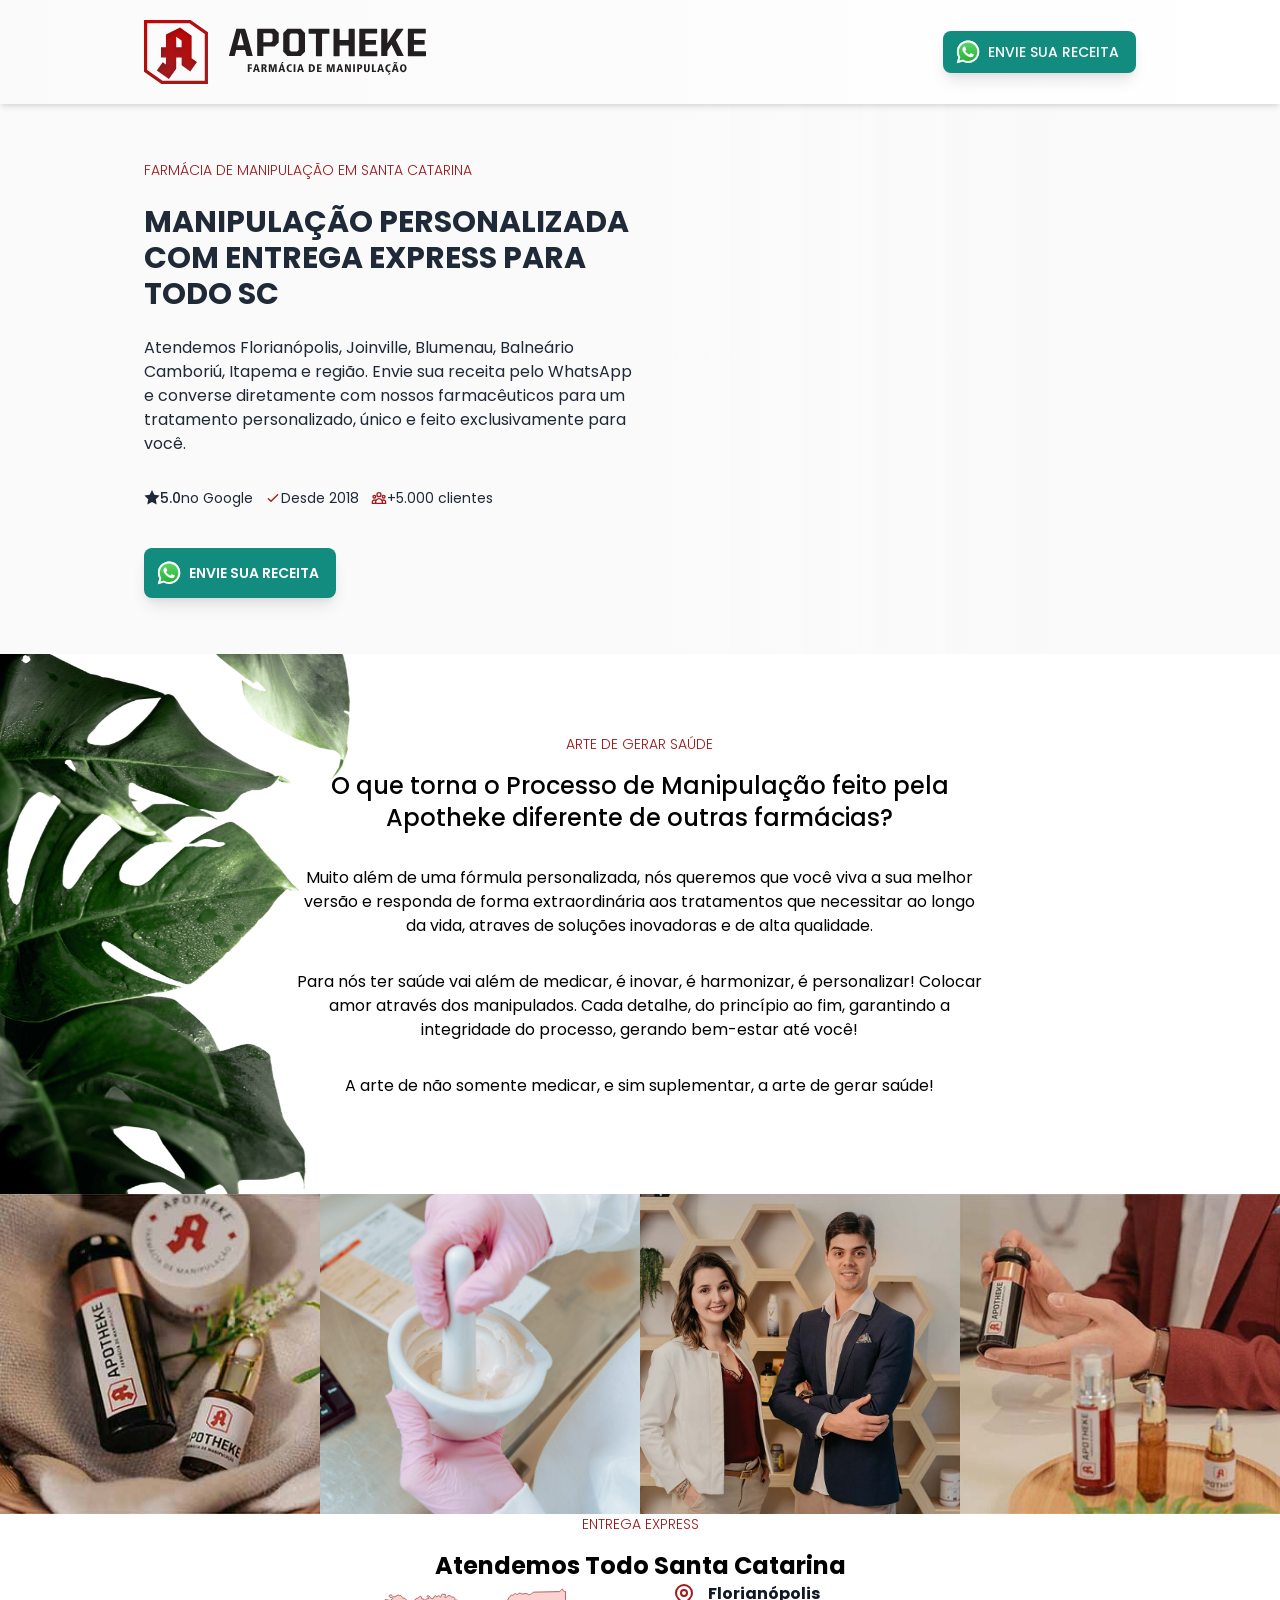
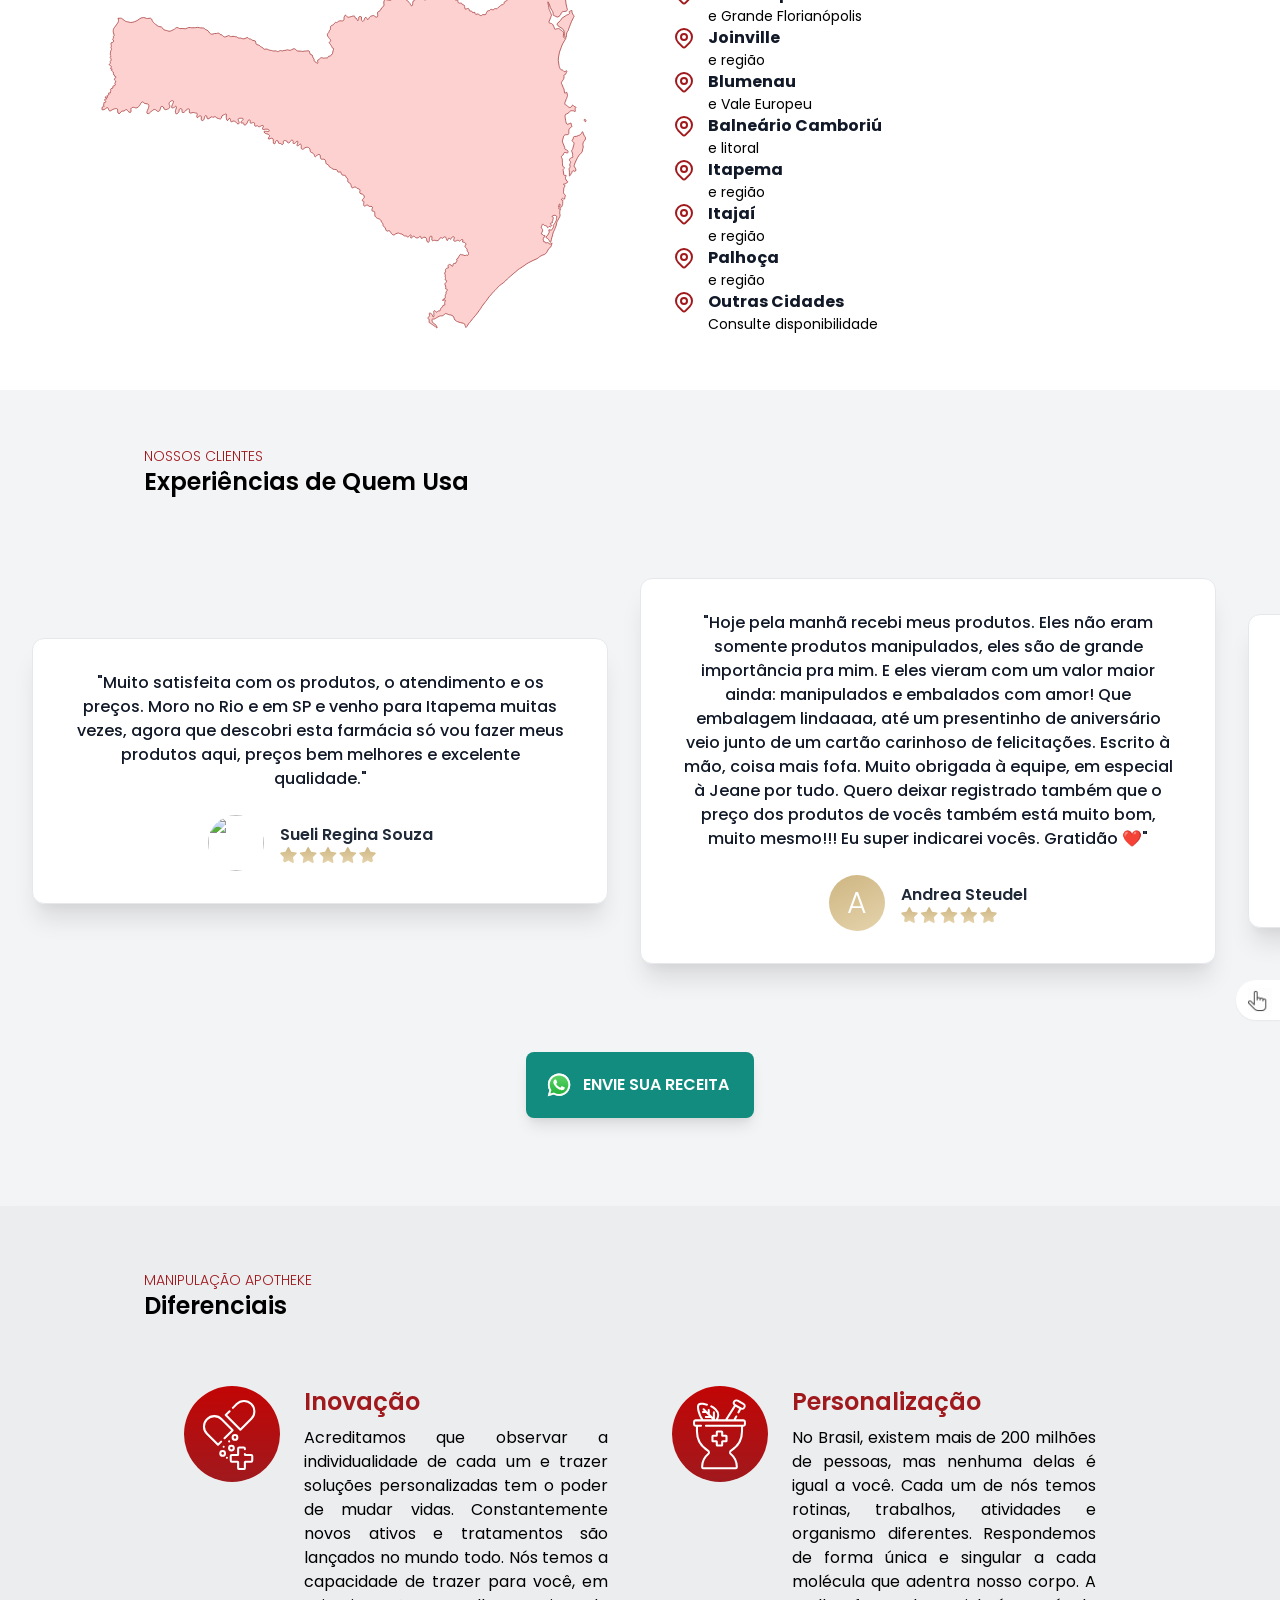
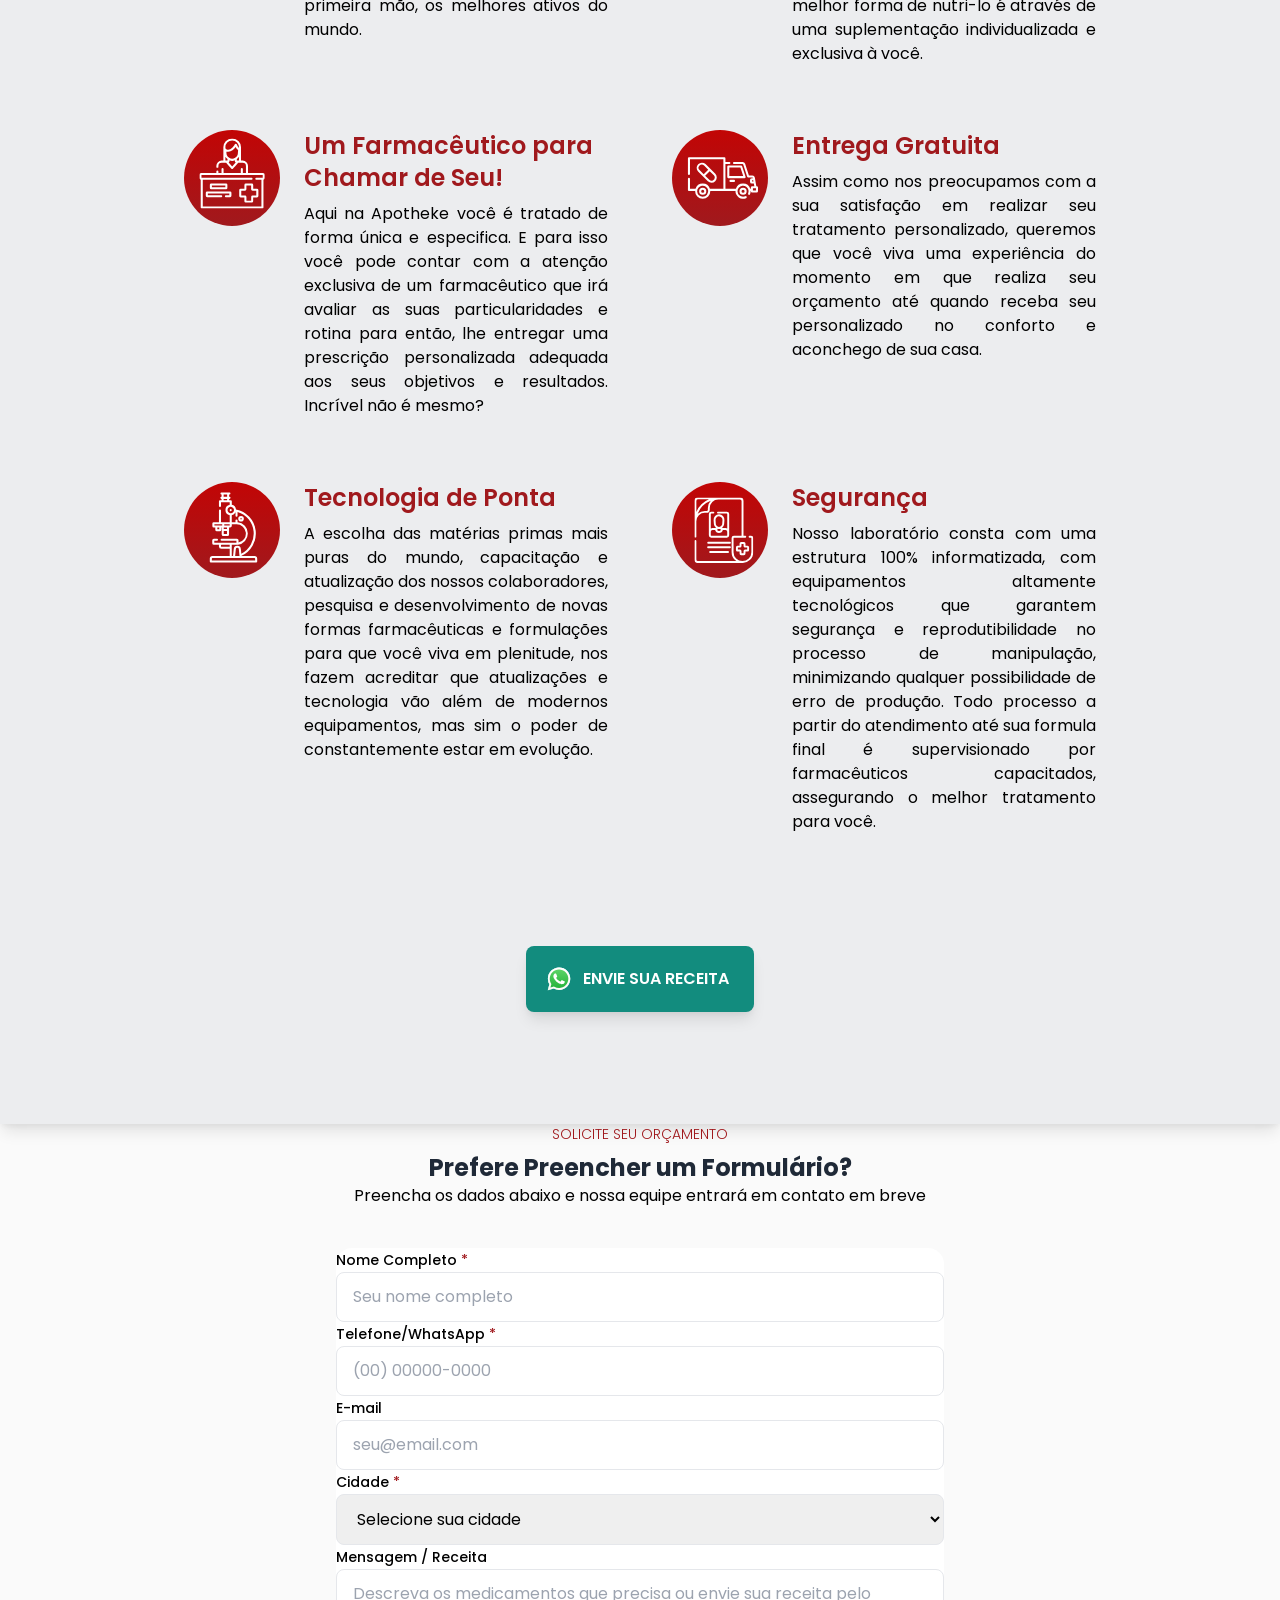
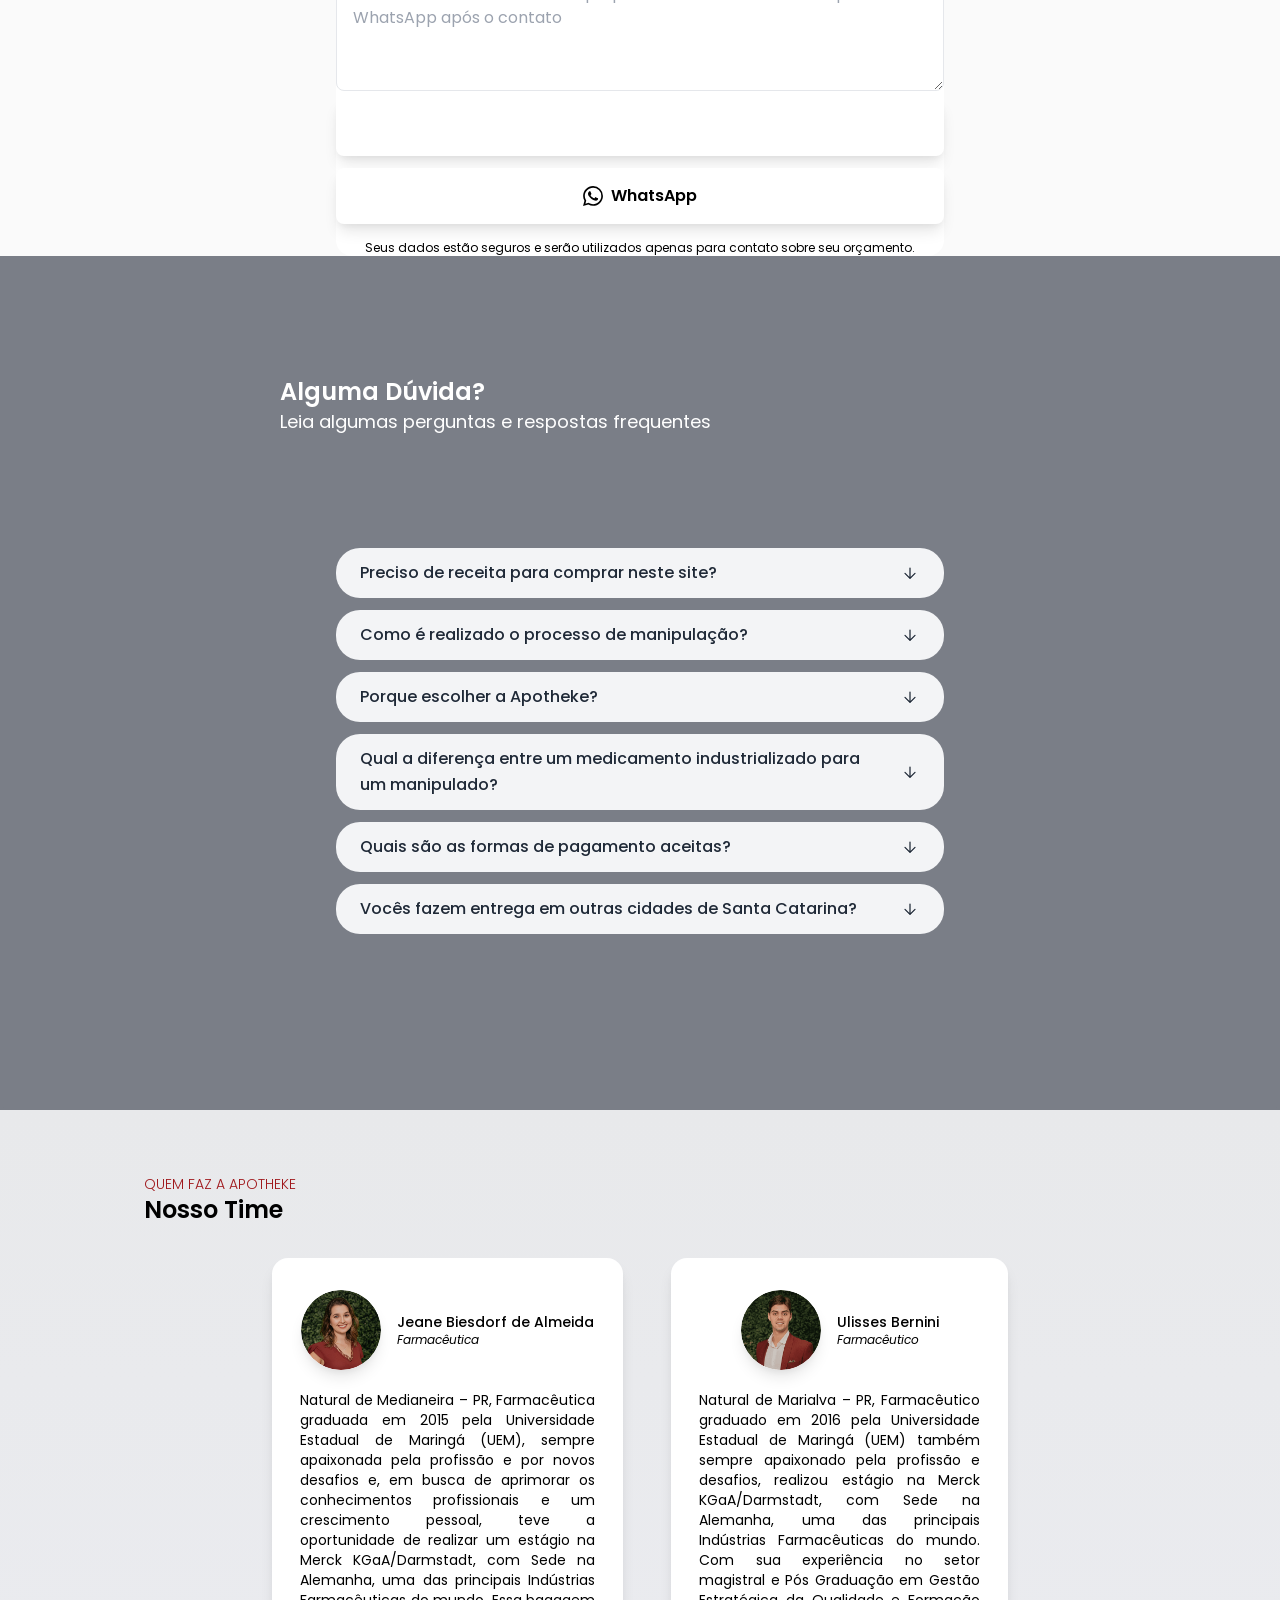
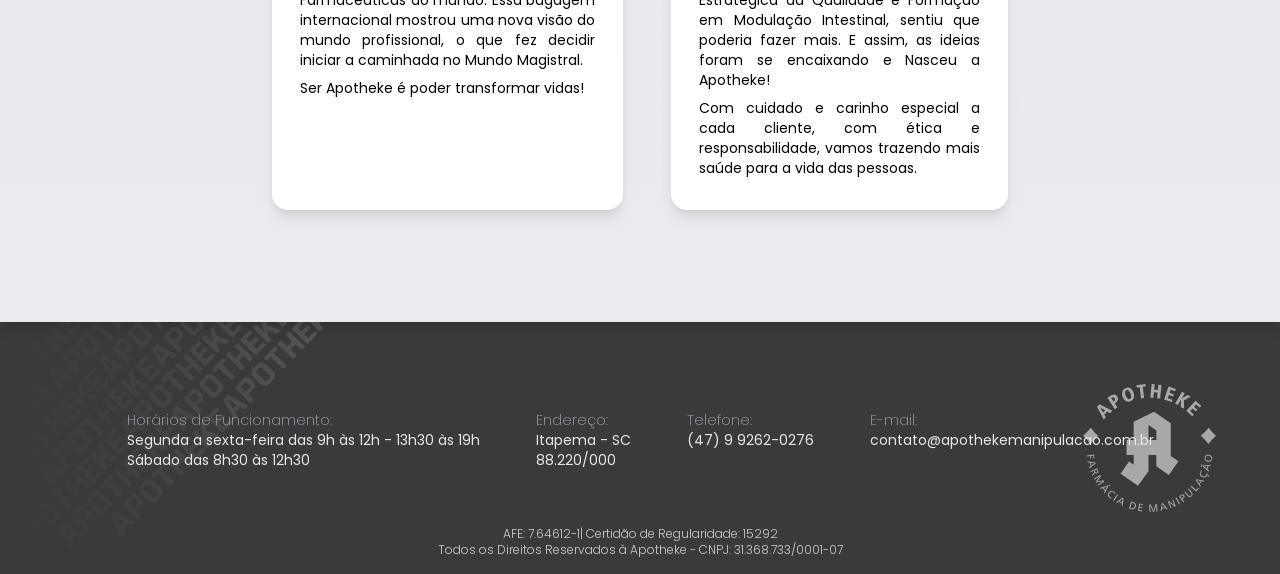
==== commit c1d0b7f6: "Adiciona Netlify Forms e tracking de UTMs/gclid/fbclid - Configura formulários para Netlify Forms co" ====
--- a/website/index.html
+++ b/website/index.html
@@ -520,155 +520,125 @@
 
         <!--SECTION 3.5 CIDADES ATENDIDAS-->
 
-        <div class="relative overflow-x-hidden h-auto bg-white py-12 md:py-16 lg:py-20">
-
-            <div class="w-full h-full text-center px-6
-
-                md:px-20 md:w-5/6 md:mx-auto
-
-                lg:w-4/6 2xl:w-3/5">
-
-
-
-                <h3 class="text-xs font-light mb-2
-
-                md:text-sm md:font-light md:my-4
-
-                lg:text-sm lg:font-light lg:my-4
-
-                vermelho">
-
-                    ENTREGA EXPRESS</h3>
-
-
-
-                <h4 class="text-2xl font-bold mt-2 mb-6
-
-                lg:text-3xl xl:text-4xl lg:mb-10 lg:mt-2 lg:leading-relaxed lg:tracking-normal">
-
-                Atendemos Todo Santa Catarina</h4>
-
-
-
-                <div class="grid grid-cols-2 md:grid-cols-3 lg:grid-cols-4 gap-4 mt-8">
-
-                    <div class="bg-gray-50 rounded-lg p-4 shadow-sm hover:shadow-md transition-shadow min-h-[120px] flex flex-col items-center justify-center text-center">
-
-                        <svg class="w-6 h-6 mx-auto mb-2 vermelho" xmlns="http://www.w3.org/2000/svg" fill="none" viewBox="0 0 24 24" stroke="currentColor"><path stroke-linecap="round" stroke-linejoin="round" stroke-width="2" d="M17.657 16.657L13.414 20.9a1.998 1.998 0 01-2.827 0l-4.244-4.243a8 8 0 1111.314 0z"/><path stroke-linecap="round" stroke-linejoin="round" stroke-width="2" d="M15 11a3 3 0 11-6 0 3 3 0 016 0z"/></svg>
-
-                        <p class="font-semibold text-gray-800 text-sm">Florianópolis</p>
-
-                        <p class="text-xs text-gray-600 mt-0.5">e Grande Florianópolis</p>
-
-                    </div>
-
-
-
-                    <div class="bg-gray-50 rounded-lg p-4 shadow-sm hover:shadow-md transition-shadow min-h-[120px] flex flex-col items-center justify-center text-center">
-
-                        <svg class="w-6 h-6 mx-auto mb-2 vermelho" xmlns="http://www.w3.org/2000/svg" fill="none" viewBox="0 0 24 24" stroke="currentColor"><path stroke-linecap="round" stroke-linejoin="round" stroke-width="2" d="M17.657 16.657L13.414 20.9a1.998 1.998 0 01-2.827 0l-4.244-4.243a8 8 0 1111.314 0z"/><path stroke-linecap="round" stroke-linejoin="round" stroke-width="2" d="M15 11a3 3 0 11-6 0 3 3 0 016 0z"/></svg>
-
-                        <p class="font-semibold text-gray-800 text-sm">Joinville</p>
-
-                        <p class="text-xs text-gray-600 mt-0.5">e região</p>
-
-                    </div>
-
-
-
-                    <div class="bg-gray-50 rounded-lg p-4 shadow-sm hover:shadow-md transition-shadow min-h-[120px] flex flex-col items-center justify-center text-center">
-
-                        <svg class="w-6 h-6 mx-auto mb-2 vermelho" xmlns="http://www.w3.org/2000/svg" fill="none" viewBox="0 0 24 24" stroke="currentColor"><path stroke-linecap="round" stroke-linejoin="round" stroke-width="2" d="M17.657 16.657L13.414 20.9a1.998 1.998 0 01-2.827 0l-4.244-4.243a8 8 0 1111.314 0z"/><path stroke-linecap="round" stroke-linejoin="round" stroke-width="2" d="M15 11a3 3 0 11-6 0 3 3 0 016 0z"/></svg>
-
-                        <p class="font-semibold text-gray-800 text-sm">Blumenau</p>
-
-                        <p class="text-xs text-gray-600 mt-0.5">e Vale Europeu</p>
-
-                    </div>
-
-
-
-                    <div class="bg-gray-50 rounded-lg p-4 shadow-sm hover:shadow-md transition-shadow min-h-[120px] flex flex-col items-center justify-center text-center">
-
-                        <svg class="w-6 h-6 mx-auto mb-2 vermelho" xmlns="http://www.w3.org/2000/svg" fill="none" viewBox="0 0 24 24" stroke="currentColor"><path stroke-linecap="round" stroke-linejoin="round" stroke-width="2" d="M17.657 16.657L13.414 20.9a1.998 1.998 0 01-2.827 0l-4.244-4.243a8 8 0 1111.314 0z"/><path stroke-linecap="round" stroke-linejoin="round" stroke-width="2" d="M15 11a3 3 0 11-6 0 3 3 0 016 0z"/></svg>
-
-                        <p class="font-semibold text-gray-800 text-sm">Balneário Camboriú</p>
-
-                        <p class="text-xs text-gray-600 mt-0.5">e litoral</p>
-
-                    </div>
-
-
-
-                    <div class="bg-gray-50 rounded-lg p-4 shadow-sm hover:shadow-md transition-shadow min-h-[120px] flex flex-col items-center justify-center text-center">
-
-                        <svg class="w-6 h-6 mx-auto mb-2 vermelho" xmlns="http://www.w3.org/2000/svg" fill="none" viewBox="0 0 24 24" stroke="currentColor"><path stroke-linecap="round" stroke-linejoin="round" stroke-width="2" d="M17.657 16.657L13.414 20.9a1.998 1.998 0 01-2.827 0l-4.244-4.243a8 8 0 1111.314 0z"/><path stroke-linecap="round" stroke-linejoin="round" stroke-width="2" d="M15 11a3 3 0 11-6 0 3 3 0 016 0z"/></svg>
-
-                        <p class="font-semibold text-gray-800 text-sm">Itapema</p>
-
-                        <p class="text-xs text-gray-600 mt-0.5">e região</p>
-
-                    </div>
-
-
-
-                    <div class="bg-gray-50 rounded-lg p-4 shadow-sm hover:shadow-md transition-shadow min-h-[120px] flex flex-col items-center justify-center text-center">
-
-                        <svg class="w-6 h-6 mx-auto mb-2 vermelho" xmlns="http://www.w3.org/2000/svg" fill="none" viewBox="0 0 24 24" stroke="currentColor"><path stroke-linecap="round" stroke-linejoin="round" stroke-width="2" d="M17.657 16.657L13.414 20.9a1.998 1.998 0 01-2.827 0l-4.244-4.243a8 8 0 1111.314 0z"/><path stroke-linecap="round" stroke-linejoin="round" stroke-width="2" d="M15 11a3 3 0 11-6 0 3 3 0 016 0z"/></svg>
-
-                        <p class="font-semibold text-gray-800 text-sm">Itajaí</p>
-
-                        <p class="text-xs text-gray-600 mt-0.5">e região</p>
-
-                    </div>
-
-
-
-                    <div class="bg-gray-50 rounded-lg p-4 shadow-sm hover:shadow-md transition-shadow min-h-[120px] flex flex-col items-center justify-center text-center">
-
-                        <svg class="w-6 h-6 mx-auto mb-2 vermelho" xmlns="http://www.w3.org/2000/svg" fill="none" viewBox="0 0 24 24" stroke="currentColor"><path stroke-linecap="round" stroke-linejoin="round" stroke-width="2" d="M17.657 16.657L13.414 20.9a1.998 1.998 0 01-2.827 0l-4.244-4.243a8 8 0 1111.314 0z"/><path stroke-linecap="round" stroke-linejoin="round" stroke-width="2" d="M15 11a3 3 0 11-6 0 3 3 0 016 0z"/></svg>
-
-                        <p class="font-semibold text-gray-800 text-sm">Palhoça</p>
-
-                        <p class="text-xs text-gray-600 mt-0.5">e região</p>
-
-                    </div>
-
-
-
-                    <div class="bg-gray-50 rounded-lg p-4 shadow-sm hover:shadow-md transition-shadow min-h-[120px] flex flex-col items-center justify-center text-center">
-
-                        <svg class="w-6 h-6 mx-auto mb-2 vermelho" xmlns="http://www.w3.org/2000/svg" fill="none" viewBox="0 0 24 24" stroke="currentColor"><path stroke-linecap="round" stroke-linejoin="round" stroke-width="2" d="M17.657 16.657L13.414 20.9a1.998 1.998 0 01-2.827 0l-4.244-4.243a8 8 0 1111.314 0z"/><path stroke-linecap="round" stroke-linejoin="round" stroke-width="2" d="M15 11a3 3 0 11-6 0 3 3 0 016 0z"/></svg>
-
-                        <p class="font-semibold text-gray-800 text-sm">Outras Cidades</p>
-
-                        <p class="text-xs text-gray-600 mt-0.5">Consulte disponibilidade</p>
-
-                    </div>
-
+        <div class="relative overflow-x-hidden h-auto bg-white py-16 md:py-20 lg:py-24">
+
+            <div class="w-full px-6 md:px-20 max-w-7xl mx-auto">
+
+                <!-- Header -->
+                <div class="text-center mb-12 md:mb-16">
+                    <h3 class="text-xs font-light mb-3 md:text-sm md:mb-4 vermelho uppercase tracking-wider">
+                        ENTREGA EXPRESS
+                    </h3>
+                    <h4 class="text-2xl font-bold md:text-3xl lg:text-4xl">
+                        Atendemos Todo Santa Catarina
+                    </h4>
                 </div>
 
-
-
-                <div class="mt-10 p-6 bg-red-50 rounded-lg">
-
-                    <div class="flex items-start justify-center gap-3">
-
-                        <svg class="w-6 h-6 vermelho flex-shrink-0 mt-1" xmlns="http://www.w3.org/2000/svg" fill="none" viewBox="0 0 24 24" stroke="currentColor"><path stroke-linecap="round" stroke-linejoin="round" stroke-width="2" d="M5 8h14M5 8a2 2 0 110-4h14a2 2 0 110 4M5 8v10a2 2 0 002 2h10a2 2 0 002-2V8m-9 4h4"/></svg>
-
-                        <div class="text-left">
-
-                            <p class="font-semibold text-gray-800">Entrega Gratuita para Pedidos Acima de R$ 150</p>
-
-                            <p class="text-sm text-gray-600 mt-1">Receba seus manipulados com segurança e rapidez em todo Santa Catarina. Entregas via Sedex ou transportadora.</p>
-
+                <!-- Mapa + Lista -->
+                <div class="grid grid-cols-1 lg:grid-cols-2 gap-10 lg:gap-16 items-center mb-16 md:mb-20">
+
+                    <!-- Mapa SVG Real de Santa Catarina -->
+                    <div class="flex items-center justify-center order-2 lg:order-1">
+                        <div class="relative w-full max-w-2xl px-4">
+                            <svg viewBox="1763 1924 24847 17577" class="w-full h-auto drop-shadow-md" xmlns="http://www.w3.org/2000/svg">
+                                <!-- Mapa de Santa Catarina nas cores Apotheke (vermelho claro) -->
+                                <path d="M25420.77 4303.09c5.81,-55.64 76.63,-218.39 98.94,-285.66 41.88,-126.32 86.22,-215.91 147.45,-333.04 26.99,-51.62 74.58,-101.24 19.04,-140.32 -37.43,-26.34 -68.31,-105.83 -75.4,-149.25 -17.65,-107.99 16.9,-111.59 -55.99,-80.18 -131.16,56.52 -89.01,37.2 -69.13,121.51 7.99,33.87 -47.38,66.76 -75.92,72.11 -83.57,15.64 -75.19,34.61 -145.95,74.55 -39.42,22.25 -72.24,51.35 -106.68,70.4 -48.64,26.9 -60.2,31.64 -85.85,86.13 -17.76,37.72 -33.1,44.52 -44.22,64.49 -29.53,53.02 -100.19,94.17 -147.03,137.25 -53.43,49.14 24.47,131.33 63.4,156.01 81.15,51.45 159.29,88.46 229.29,158.04 71.76,128.58 45.37,157.97 49.61,288.31 1.47,45.16 -21.42,40.04 33.07,77.01 64.53,43.77 69.46,54.74 69.46,-45.88 0,-58.65 6.36,-118.96 31.56,-172.12 8.49,-17.9 15.33,-40.42 29.62,-54.71l34.73 -44.65z m811.1 4521.89c-18.5,-29.04 -38.93,-55.57 3.88,-67.37 34.44,-9.5 74.89,25.6 73.84,61.99 -0.77,26.74 -11.14,61.58 -49.61,46.73l-28.11 -41.35z m-639.13 2620.21c6.06,-34.61 19.93,-59.14 33.74,-91.05 28.64,-66.18 76.28,11.68 122.22,4.63 85.3,-13.09 54.54,-123.41 20.84,-170.61 -55.95,-78.35 -71.63,-90.91 -33.36,-185.3 28.73,-70.84 51.91,-147.82 90.95,-212.1 29.09,-47.89 36.62,-81.71 66.57,-131.06 58.94,-72.25 84.97,-160.25 163.01,-209.44 60.48,-38.13 69.02,-92.05 76.77,-158.66 6.31,-54.21 35.21,-111.24 38.18,-151.57 6.37,-86.32 -40.32,-62.6 -4.96,-211.61 20.29,-85.54 162.7,-169.73 116.84,-258.45 -39.66,-76.74 -70.26,-93.77 -105.27,-188.23 -18.39,-49.65 -29.15,-177.76 -76.21,-63.92 -14.66,35.46 -77.17,114.59 -112.87,126.24 -39.21,12.8 -34.26,11.69 -72.19,29.06 -58.25,26.67 -114.69,45.58 -179.97,39.97 -48.92,-4.2 -59.26,31.67 -61.75,76.35 -2.55,45.72 -18.94,71.59 -57.31,98.79 -33.74,23.93 38.16,97.75 54.15,107.07 61.63,35.91 32.01,95.17 21.92,150.9 -13.01,71.85 -36.47,111 -48.38,178.59 -24.27,56.53 -29.73,50.5 -52.92,93.18 -19.22,35.37 47.96,108.46 47.96,179.68 0,66.38 -15.53,33.62 7.98,109.56 27.11,87.53 -62.32,44.22 -115.61,91.47 -73.07,64.79 -66.35,108.38 -4.82,172.55 56.24,58.65 -90.4,115.62 -11.58,251.07 27.73,47.64 -67.05,50.44 -64.63,123.03 0.33,9.98 4.26,12.82 11.72,17.96 6.14,70.11 14.88,75.25 14.88,146.74 0,20.04 -4.72,167.4 1.51,174.2 25.11,27.45 78.24,-93.69 82.83,-109.28l29.76 -29.76z m-22728.91 -7750.82l125.71 -8.23c74.5,10.11 70.31,20.75 121.81,57.88 23.38,16.85 38.13,33.58 66,52.21 84.74,56.6 66.94,57.88 175.48,71.39 105.71,13.15 88.67,53.33 228.77,25.89 145.82,-28.56 250.01,-86.04 367.48,-173.21 59.65,-44.26 113.29,-64.71 189.75,-65.58 50.89,-0.58 99.34,19.52 143.73,41.48 71.48,35.38 210.72,-57.13 263.63,30.71 35.62,59.14 19.52,87.38 76.73,149.82 48.97,53.45 49.07,60.39 111.22,106.93 32.99,24.7 60.68,45.57 94.69,70.16 14.23,10.29 28.19,27.24 42.56,39.12 18.14,3.65 160.13,30.14 176.94,39.4 40.7,22.4 55.81,58.42 75.79,93.46 44.11,77.34 146.59,57.47 229.34,94.91 44.32,20.06 86.43,30.92 132.38,12.44 62.24,-25.04 82.34,-26.96 142.78,-65.21 56.77,-35.93 62.72,-18.54 116.47,-78.38 37.28,-41.52 106.99,-45.03 150.33,-10.63 85.85,68.12 142.41,-5.58 278.2,34.3 125.62,36.89 191.99,-102.33 325.48,-54.15 45.77,16.52 192.2,1.66 250.84,1.66 54.13,-11.04 145.67,-22.6 199.52,1.08 74.4,32.71 195.14,-17.96 245.03,46.16 58.9,75.71 173.77,61.57 222.29,163.9 38.6,81.39 118.35,141.1 211.67,105.93 52.09,-19.63 105.97,-32.76 161.91,-23.15 28.82,4.96 88.77,-45.5 151.43,-0.8 43.75,31.21 -3.85,55.23 82.82,57.31 73.96,1.77 74.62,82.75 171.98,112.73 79.92,24.6 213.75,-113.9 253.72,-49.47 49.52,79.83 167.11,2.56 236.95,25.61 32.24,10.64 43.41,14.02 76.82,18.76 91.29,0.64 46.04,13.1 102.15,46.3 70.02,41.44 108.78,-10.88 197.16,34.72 64.28,33.17 148.73,25.39 207.41,-15.02 117.16,-80.68 119.62,34.15 185.03,42.71 81.02,10.61 60.59,-3.18 114.95,49.9 57.21,55.88 187.47,-14.22 195.41,116.18 2.47,40.54 13.98,105.72 59.3,117.26 40.13,10.22 116.48,26 143.44,56.36 84.37,95.05 70.72,46.63 143.67,98.14 55.01,38.83 13.15,97.62 159.51,70.26 90.84,-16.98 87.19,32.66 158.75,46.3 20.76,3.95 66.65,16.28 81.12,18.19 96.12,0.68 63.32,16.91 126.48,28.25 62.08,11.15 140.99,-22.22 167.87,10.21 55.31,66.7 166.26,-36.96 205.2,-30.47 98.66,16.42 69.84,28.54 167.96,-3.17 27.64,-8.93 53.14,3.32 105.6,-14.32 64.39,-21.65 78.68,-28.15 137.34,-0.85 102.22,47.58 179.32,-86.54 280.18,-72.33 28.71,4.04 70.24,39.42 84.77,63.54 41.37,68.68 122.85,48.83 197.39,54.3 54.95,4.02 87.27,7.71 141.17,17.76 90.63,-29.17 107.52,-15.32 193.2,-24.39 101.74,-10.76 145.66,-28.82 148.97,91.48 3.86,140.49 145.55,47.89 142.35,167.15 -1.23,45.72 74.49,148.7 75.79,157.1 7.96,51.47 -15.49,94.39 61.18,125.82 36.33,14.9 50.21,32.49 66.72,64.26 20.65,39.77 87.36,11.84 64.2,-40.96 -16.36,-37.33 -19.9,-65.24 -6.61,-105.56 0.21,-0.63 85.49,-45.55 108.33,-76.77 31.62,-43.21 93.74,-62.96 141.23,-31.7 38.19,25.14 124.33,-10.33 177.88,-2.89 44.45,6.19 104.9,-3.92 92.89,-62.7 -2.91,-14.23 26.54,-11.86 46.07,-16.53 126.43,-30.19 84.26,-64.76 101.39,-69.45 98.72,-27.06 66.09,-125.81 98.27,-198.02 6.55,-14.7 34.01,-115.37 26.74,-127.7 -23.01,-39.06 -90.49,-0.44 -93.17,-95.25 -1.12,-39.5 -46.5,-64.36 -65.2,-108.2 -37.63,-88.21 -107.57,-52.52 -22.01,-133.95 99.94,-95.12 -51.17,-152.88 -60.1,-194.7 -25.54,-47.66 -17.31,-31.78 -42.57,-64.35 -28.28,-36.46 -44.5,-122.04 -3.74,-154.36 94.28,-74.74 37.26,-123.4 99.64,-165.22 78.69,-52.75 -41.27,-205.69 121.53,-244.46 89.59,-21.33 72.37,-87.88 154.45,-139.99 47.46,-30.13 37.33,28.59 89.34,-4.44 37.72,-23.95 34.91,-41.67 94.26,-65.72 74.08,-30.02 98.29,-3.05 177.46,-9.36 71.16,-5.67 81.03,-95.93 72.33,-164.38 29.65,-38.82 13.11,-119.78 77.13,-119.17 34.61,0.32 38.94,92.01 139.61,99.36 63.1,4.6 49.97,-12.31 98.7,-20.27 54.69,-8.93 138.97,-56.78 202.27,-34.31 66.76,23.71 16.99,110.8 70.87,110.8 95.38,0 37.44,79.94 88.59,110.93 39.99,24.22 53.17,-38.07 55.8,-64.26 5.06,-50.31 4,-39.5 1.23,-89.24 -2.92,-52.54 128.31,-61.97 142.92,-22.49 18.3,49.46 -50.19,168.32 45.45,207.55 64.15,26.31 89.68,-66.79 97.85,-109.51 8.78,-45.96 41.38,-98.32 95.2,-70.88 44.59,22.72 34.99,142.18 102.53,83.12 29.35,-25.66 25.02,-59.98 60.38,-96.49 62.92,-64.99 41.25,-48.62 128.42,-76.35 2.28,-0.72 4.73,-0.76 7.04,-1.37 102.05,-27.06 72.81,-13.59 140.13,39.83 55.43,44 137.68,46.68 137.68,-44.37 0,-59.87 -12.15,-97.41 -13.23,-148.82 -1.65,-78.92 123.88,-24.66 177.74,-184.79 42.86,-127.46 113.41,-67.71 144.86,-187.71 14.47,-55.22 -42.05,-143.16 24.53,-248.89 40.17,-63.8 77.82,-29.56 139.47,-21.88 86.6,10.79 141.99,58.28 231.22,-18.48 34.11,-29.34 77.08,-88.42 0.15,-91.09 -197.01,-6.84 -167.69,-158.4 -35.15,-134.23 102.41,18.67 74.19,169.32 257.44,45.08 30.38,-20.6 69.83,-28.71 104.85,-39.83 7.56,-2.39 7.28,-2.39 13.3,-4.07l-0.91 -0.86c65.13,61.17 52.87,21.01 114.57,32.35 36.99,6.79 27.88,47.26 55.08,86.84 46.48,67.66 93.16,3.21 168.54,66.42 39.4,33.05 16.46,73.13 110.23,108.86 68.76,26.2 23.07,47.83 78.99,88.08 42.36,30.5 53.51,57.17 67.38,104.46 22.53,76.77 100.57,57.39 105.41,6.42 5.98,-62.84 -3.77,-214.5 87.64,-229.29 102.71,-16.63 75.15,-124.39 122.93,-104.98 21.48,8.73 27.14,35.74 72.05,-7.99 31.29,-30.47 88.18,-133.16 149.78,-66.99 40.68,43.71 -28.5,104.46 83.67,119.2 81.3,10.69 40.38,19.96 85.43,43 49.18,25.16 79.16,-59.02 132.99,-59.67 9.8,-0.11 108.78,-10.58 74.28,-31.71 -195.62,-119.84 -2.43,-166.84 61.32,-48.9 39.42,72.95 164.66,123.32 198.73,12.9 9.74,-31.56 37.5,-104.63 84.85,-79.33 16.28,8.69 43.8,89.26 120.34,9.64 63.42,-65.97 83.55,88.11 150.49,44.65 38.01,-24.67 -17.38,-110.97 69.45,-132.72 21.23,-5.31 42.11,12.01 87.59,5.1 154.74,-23.52 -10.16,136.42 52.4,172.55 46.56,26.9 105.09,-113.89 183.55,-112.45 107.49,1.97 72.13,66.66 195.14,78.81 64.73,6.39 75.11,8.16 102.52,67.7 16.55,35.94 10.6,119.43 74.55,83.49 50.05,-28.13 93.41,15.7 79.38,63.41 -17.67,60.13 36.39,79.48 85.85,88.44 3.3,0.6 6.57,2.05 9.92,1.8 49.17,-3.79 109.21,-13.57 117.41,48.24 9.96,75.15 133.32,-44.75 130.64,182.42 -1.19,101.69 81.19,58.57 132.15,35.58 60.17,-27.14 96.58,47.16 97.84,96.71 2.14,84.42 107.38,-31.01 135.6,66.29 26.62,91.81 71.27,7.42 140.42,32.13 21.59,7.72 -11.47,146.37 106.64,88.07 67.85,-33.48 89.67,27.42 156.15,59.52 48.05,23.2 84.07,26.68 107.63,-27.02 16.63,-37.93 142.51,30.93 179.4,-25.61 44.9,-68.79 20.32,-129.34 108.76,-175.57 36.54,-19.09 44.92,37.11 99.22,-37.8 25.95,-35.81 77.01,-44.41 110.08,-19.27 74.16,56.36 106.02,-81.47 171.27,-51.41 81.33,37.48 113.99,-55.03 178.74,-96.57 1.93,-1.24 3.73,-2.75 5.81,-3.73 86.7,-40.88 38.09,-43.29 97.14,-82.82 25.04,-16.76 90.81,7.34 132.43,-58.17 34.66,-54.55 -18.42,-74.78 59.54,-116.7 133.57,-71.84 128.13,-42.53 192.38,-184.26 11.98,-26.42 91.84,-130.99 126.2,-130.21 85.48,1.93 90.57,-0.01 157.57,-59.3 59.24,-52.44 77.6,5.26 92.56,13.94 70,40.6 107.16,-87.21 188.37,-53.72 21.24,8.76 105.59,39.35 122.37,39.68 83.58,1.65 147.8,-58.91 242,-4.81 33.63,19.32 22.59,50.63 104.18,34.44 82.54,-16.39 88.78,-50.03 151.67,-86.51 21.05,-12.2 41.95,-26.25 63.31,-37.51l1295.55 -26.66c55,-39.37 49.17,-40.19 82.27,-93.02 11.17,-17.84 39.3,-50.37 62.08,-33 34.48,26.29 -6.59,89.19 94.16,116.77 7.8,2.13 55.34,7.06 62.73,9.92l0 0c-8.44,49.31 -9.66,101.33 -11.11,159.87 -2.05,82.95 10.28,179.5 8.27,265.67 -2.32,99.39 21.95,155.71 30.19,246.53 7.69,84.61 48.85,162.99 57.03,230.8 9.48,78.55 -112.33,92.33 -167.35,91.66 -55.25,-0.68 -106.36,28.57 -136.5,74.42 -32.25,102.86 -79.38,165.49 -180.1,204.62 -34.52,13.41 -140.59,-61.61 -180.82,-71.1 -71.17,-16.8 -34.09,-69.22 -50.41,-129.94 -15.55,-57.88 -15.99,-76.2 -56.22,-130.35 -35.97,-48.4 -54.81,-91.36 -81.46,-144.43 -25.86,-84.59 -50.31,-171.41 -92.17,-250.13 -56.21,-105.69 -29.5,29.27 -21.93,62.04 13.68,59.17 46.19,140.23 38.46,196.36 -7.49,54.45 42.05,131.21 62.27,185.2 32.24,86.07 54.79,111.4 71.25,208.36 -37.02,58.94 -23.79,52.88 -41.91,103.62 -24.32,68.12 -49,127.03 -78.8,193.62 -29.08,64.96 9.87,74.04 60.66,86.98 115.8,29.49 108.57,39.84 164.8,143.44 13.4,24.7 56.42,149.36 58.82,152.42 18.99,24.18 89.01,-26.1 140.8,-25.23 76.77,1.29 83.43,-5.27 137.16,49.61 37.03,37.82 75.78,38.36 128.84,101.95 64.86,77.75 39.37,83.66 27.83,178.08 -9.53,77.97 -15.97,71.14 39.02,134.23 4.8,5.5 7.81,9.27 11.01,15.69 16,-0.52 72.39,-9.79 67.94,26.45 -0.54,4.4 -41.8,54.73 -50.17,72.76 -23.25,50.05 -76.85,116.26 -100.59,165.65 -21.5,44.73 -42.22,82.08 -56.52,131.44 -8.15,28.15 -18.43,47.54 -26.45,80.66 -16.72,69.08 -68.94,146.42 -82.69,220.07 -12.07,64.72 -20.8,134.47 -37.74,196.88 -20.07,73.89 -19.22,130.61 -21.22,207.04l-1.79 10.3c11.05,85.53 28,166.16 38.46,253 5.02,41.75 44.47,164.8 73.56,193.05 53.91,52.36 79.11,3.23 132.29,72.34 21.53,27.97 68.74,54.7 103.52,42.76 51.35,-17.64 35.73,-52.33 63.93,-43.14 38.75,12.64 1.85,82.1 -11.44,100.16 -36.39,49.5 7.59,67.53 -59.67,87.79 -67.79,20.42 -65.49,48.42 -51.12,107.91l1.51 9.64c-16.08,133.56 -33.58,127.02 -100.87,221.59 -19.57,27.5 -55.65,86.8 -26.88,116.19 17.37,17.74 35.3,87.49 53.05,121.51 26.15,50.1 30.85,89.67 66.01,147.18 29.42,48.13 13.24,135.95 31.98,194.18 12.4,38.49 21.49,14.18 70.02,-7.46 76.24,-34 43.61,-2.6 61.56,68.88 25.99,103.5 20.12,69.04 -11.14,174.91 -14.89,50.41 -22.35,52.52 -43.28,96.76 -5.97,12.61 -7.35,16.33 -7.84,30.43 -19.2,54.25 -16.03,52.78 -39.69,95.91 -20.68,37.7 -27.98,117.52 19.42,145.52 57.88,34.21 46.2,-4.23 94.4,67.66 30.65,45.72 88.42,40.31 119.77,62.56 8.65,6.14 83.68,-11.02 93.26,-49.85 7.87,-31.88 48.3,-100.31 76.64,-54.48 24.71,39.98 40.34,54.57 86.27,70.59 33.25,11.6 75.08,15.21 43.52,48.9 -55.06,58.76 -23.54,73.1 -25.61,146.47 -0.75,26.61 6.17,57.9 -41.77,35.57 -42.35,-19.73 -21.63,-33.07 -95.06,-33.07 -110.18,0 -81.33,-6.39 -164,67.09 -49.61,44.1 -78.95,82.9 -145.8,97.85 -77.07,17.24 -55.32,66.81 -63.93,125.11 -2.48,16.86 31.26,223.99 35.96,245.73 12.27,47.17 23.75,120.24 72.76,145.24 1.95,0.99 75.45,-26.71 87.64,-27.69 10.13,-0.81 114.11,-60.83 114.11,-8.41 0,24.68 2.16,89.98 19.42,106.27 28.56,26.95 -2.19,64.32 -30.2,79.23 -157.72,83.9 -94.71,173.58 -117.64,314.43 -14.62,89.73 -118.89,35.18 -169.9,60.66 -59.78,29.87 -81.77,36.75 -95.82,109.56 -13.87,71.9 -20.67,90.94 -44.22,158.05 -22.32,63.58 10.4,122.15 34.87,182.99 12.92,32.13 37.78,84.01 46.3,114.95 44.83,78.33 19.66,59.14 33.5,132.29 8.96,47.4 76.9,41.17 111.88,69.59 42.09,34.22 52.67,30.05 47.96,93.55 -2.59,34.98 -28.01,67.11 -66.44,46.87 -57.1,-30.08 -128.82,-51.55 -151.71,29.77 -36.86,130.93 -27.92,47.98 -88.44,110.93 -64.54,67.13 3.54,92.8 20.64,171.84 11.84,54.72 -6.53,116.97 6.2,177.74 12.23,58.42 -10.51,174 50.88,206.76 29.66,15.83 80.41,55.89 28.06,81.17 -38.19,18.44 -48.96,56.33 -41.06,95.49 1.06,5.22 5.03,29.85 5.53,30.85 13.49,70.59 19.73,136.09 31.42,203.96 11.64,67.56 133.25,-36.24 110.37,42.29 -11.88,40.78 -60.13,83.56 -26.03,144.72 15.36,27.55 39.84,95.77 60.9,111.6 15.57,11.7 76.31,22.5 31.99,68.6 -10.09,10.49 -46.29,15.7 -79,49.93 -67.11,70.23 -81.65,1.71 -118.21,34.59 -23.97,21.56 76.71,36.23 69.73,90.67 -7.28,56.82 -64.63,61.78 -62.98,203.11 0.75,64.39 -22.85,100.12 4.68,167.59l3.59 10.72c53.47,82.89 28.4,31.67 67.8,69.46 25.34,24.29 -19.84,120.08 -19.84,165.22 0,29.59 -4.85,53.06 -39.26,53.06 -36.66,0 -59.17,-103.55 -126.11,-6.05 -39.61,57.7 91.56,20.7 70.54,93.69 -5.24,18.23 -20.23,109.8 -9.78,124.45 11.1,15.54 -15.82,87.16 -22.86,103.23 -25.43,58.06 -27.04,90.02 -104.14,86.65 -42.98,-1.88 -54.34,-32.73 -22.06,-66.28 56.25,-58.46 -5.38,-156.81 -32.41,-56.09 -13.77,51.32 -36.66,66.45 -11.44,110.52 22.41,39.15 -61.89,125.46 77.58,86.13 38.08,-10.74 2.76,16.26 -10.49,52.64 -33.11,90.9 -10.3,67.54 -21.35,148.3 -11.68,85.3 40.43,74.98 7.46,167.54 -2.64,7.41 -4.8,18.57 -7.04,26.74 -32.27,73.02 -74.42,133.03 -108.05,202.45 -37.28,76.97 -44.49,76.77 -54,162.87 -9.77,88.43 -44.08,154.41 -80.75,234.1 -6.46,14.04 -7.82,24.22 -10.2,38.89 -43,99.01 -81.35,135.64 -101.96,252.2 -11.03,62.32 -19.89,101.4 -43.57,160.41 -18.07,45.03 -16.91,117.6 -41.34,176.51 -11.62,28.04 -29.43,112.89 -59.53,20.22 -14.83,-45.67 -107.97,-172.78 -158.89,-185.59 -13.41,-3.37 -72.5,-38.43 -28.68,-59.95 77.66,-38.13 73.44,-61.38 116.61,-137.68 9.82,-17.36 43.51,-71.77 44.5,-87.22 3.6,-56.38 -32.1,-93.06 -26.17,-112.73 11.87,-39.34 116.47,56.54 175,-25.09 16.7,-23.29 11.22,-55.07 55.8,-100.87 48.71,-50.02 -52.3,-66.45 -7.7,-101.82 61.21,-48.53 45.92,-75.37 99.36,-130.92l3.02 -4.82c0.36,-65.02 24.39,-36.78 44.65,-97.56 19.49,-58.43 21.53,-38.36 12,-95.34 -8.31,-49.76 78.9,-129.09 -53.34,-169.38 -29.67,-9.05 -87.53,-12.82 -116.18,5.52 -138.77,88.81 66.24,32.99 9.12,155.82 -20.74,44.59 -18.13,101.81 -21.78,108.48 -12.07,22.06 -34.29,15.94 -15.88,58.97 30.88,72.12 -90.54,27.08 -106.35,79.94 -3.69,12.35 40.39,46.82 50.98,82.96 11.07,37.78 -3.69,58.3 -35.15,79.09 -24.87,16.44 -59.48,-65.6 -123.6,31 -34.6,52.12 -51.04,-75.39 -96.9,-86.28 -51.07,-12.12 -65.86,18.84 -124.12,-51.77 -79.97,-96.92 -83.81,56.8 -112.59,106.48 -48.24,83.27 76.07,81.81 59.1,203.83 -21.3,53.54 -47.4,76.92 -62.4,125.68 -22.25,72.27 60.11,17.82 78.37,82.97 11.67,41.59 112.36,8.21 119.63,50.97 3.82,22.49 -68.78,18.11 -85.99,91.09 -8.94,37.9 -44.47,47.92 -11.57,105.27 14.97,26.11 -38.1,100.29 53.2,85.19 66.11,-10.94 9.31,91.86 89.58,59.11 100.14,-40.86 110.27,27.81 182.99,59.53 41.22,17.98 111.69,-78.27 109.28,-49.61 -0.03,0.37 -16.82,26.08 -20.41,56.22 -6.54,54.78 -16.07,99.16 -55.8,138.91 -32.81,32.83 -110.14,110.81 -128.98,149.68 -12.18,25.12 -27.45,47.22 -40.92,77.81 -43.95,99.78 -114.38,149.21 -218.33,176.14 -32.27,8.36 -145.15,73.43 -170.04,93.03 -21.44,16.88 -34.01,29.74 -58.54,47.39 -48.21,46.84 -59.09,40.33 -112.31,66.14 -88.29,42.82 -185.39,76.12 -271.72,126.48 -49.42,28.83 -143.98,68.05 -187.75,102.44 -33.24,26.11 -66.01,43.3 -102.48,73.84 -60.63,50.76 -129.23,75.6 -192.54,132.15 -35.03,31.29 -94.64,43.3 -139.04,88.87 -68.25,70.04 -176.13,145.18 -251.31,211.53 -47.69,42.1 -90.22,75.98 -138.53,120.85 -54.43,50.57 -97.58,76.2 -150.48,136.03 -52.42,70.19 -143.98,133.08 -209.87,200.23 -45.33,46.2 -144.59,82.88 -196.79,143.02 -32.02,36.89 -69.01,62.69 -99.36,104.61 -13.77,19.02 -136.24,144.55 -158.75,165.64 -64.28,60.24 -117.89,123.63 -172.4,192.4 -22.63,28.55 -57.53,59.24 -84.34,92.88 -45.92,57.63 -70.06,111.98 -116.46,169.1 -34.33,42.26 -63.1,73.29 -94.68,119.77 -43.81,64.47 -97.34,118.79 -142.31,184.88 -26.42,67.45 -95.77,147.77 -137.25,210.01 -54.12,81.2 -131.33,177.11 -193.34,253.43 -78.74,96.93 -168.4,183.01 -237.7,290.05 -47.06,72.7 -91.88,88.63 -143.21,184.27 -39,72.67 -42.61,65.13 -90.94,123.74l0 0c-1.65,-16.89 -46.04,-92.08 -52.02,-136.82 -5.58,-41.83 -23.88,-62.47 -67.24,-72.76 -115.31,-27.37 -183.77,-36.89 -299.07,-83.39 -86.67,-34.96 -52.74,-30.41 -134.75,-84.05 -27.84,-32.36 -45.03,-109.74 -62.84,-155.31 -25.18,-64.43 -131.96,-97.48 -195.13,-104.46 -82.77,-9.14 -81.05,-28.74 -144.29,-46.16 -27.87,-7.68 -47.53,-25.1 -69.83,-18.05 -81.99,25.96 -54.6,92.01 -154.78,112.88 -76.15,15.86 -91.61,-17.82 -150.63,21.5 -51.01,33.98 -101.32,39.32 -152.98,84.19 -27.52,23.89 -115.99,74.21 -152.8,58.16 -41.29,-18 -64.37,18.86 -62.84,56.18 3.29,80.38 51,153.47 123.32,187.28 84.56,39.54 84.93,85.81 125.53,155.82 30.79,53.09 -13.11,52.74 -40.92,17.53 -41.27,-52.27 -66.37,-44.11 -99.07,-75.5 -48.7,-46.77 -68.41,-19.89 -96.19,-62.69 -74.95,-115.44 -181.13,-20.92 -155.31,-198.87 6.01,-41.38 3.19,-82.78 -43.98,-98.79 -52.98,-17.99 -6.04,-53.57 6.66,-70.4 48.82,-64.73 67.14,-61.46 47.67,-144.72 -10.31,-44.09 -1.19,-90.82 50.56,-60.9 63.21,36.56 105.3,76.61 117.17,150.91 15.8,98.97 81.47,-13.75 62.84,-47.82 -39.72,-72.6 22.15,-92.88 -7.05,-124.59 -19.72,-21.42 -7.09,-116.62 40.36,-108.71 40.47,6.74 88.89,131.01 134.79,65.29 89.62,-128.29 80.61,66.08 155.44,-126.9 16.04,-32.03 32.52,-88.8 68.61,-102.1 64.16,-23.66 29.54,-24.33 36.66,-63.27 6.66,-36.42 47.2,-39.68 75.12,-39.68 69.91,0 29.62,-77.14 31.14,-130.07 1.75,-61.19 89.15,-135.22 -6.05,-134.66 -19.52,0.11 -121.45,58.02 -99.36,5.67 26.2,-62.07 75.46,-43.08 94.54,-57.78 37.98,-29.27 50.57,-76 41.2,-121.38 -17.18,-83.3 48.55,-122.54 40.49,-148.54 -13.03,-42.07 -7.01,-40.99 3.17,-78.96 11.94,-44.5 99.65,-104.76 49.32,-133 -57.43,-32.22 -97.68,19.22 -70.25,-81.02l2.22 -16.59c3.29,-37.81 -15.6,-105.34 -38.04,-133.9 -32.86,-41.82 30.52,-76.97 55.24,-120.29 103.92,-182.14 -101.08,-25.95 -31.99,-191.96 25.75,-61.86 -37.92,-53.01 -12.24,-125.96 24.57,-69.81 -10.2,-63.45 -20.26,-89.59 -34.3,-89.04 77.66,-131.12 30.19,-176.65 -25.65,-24.6 28.87,-84.87 38.03,-97.57 7,-31.19 51.36,-38.27 77.77,-38.03 97.21,0.89 6.61,-57.91 8.08,-109.14 0.72,-25.09 73.55,-72.12 95.63,-67.52 25.03,5.22 93.07,65.65 113.15,87.22 34.35,36.88 47.66,-38.27 46.16,-66.57 -2.14,-40.37 28.21,-75.28 64.73,-67.8 70.6,14.47 71.49,-7.76 89.34,-66.57 9.31,-30.66 92.44,-30.86 35.96,-101.11 -22.03,-27.4 -1.72,-63.79 17.1,-66.57 74.05,-10.95 45.8,-87.8 69.6,-101.72 88.56,-51.78 28.73,-38.87 61.99,-91.19 33.49,-52.7 79.84,2.89 119.34,-5.95 56.71,-12.7 61.61,24.79 98.7,33.93 62.94,15.5 71.28,-0.28 119.44,-17.39 11.41,-4.06 71.15,40.69 97.99,-32.65 1,-2.72 3.2,-79.87 3.3,-80.85 -30.23,-82.2 -74.19,-54.09 -70.3,-162.62 1.31,-36.49 -49.14,-83.76 -75.41,-106.26 -51.08,-43.76 -33.55,-71.03 0.99,-125.25 35.42,-55.62 -0.8,-93.99 -48.23,-125.68 -49.15,-32.85 -145.25,19.88 -98.94,-73.99 42.69,-86.52 -42.67,-102.28 -100.59,-33.64 -86.98,103.06 -83.69,-35.44 -168.95,1.38 -67.36,29.09 -56.56,43.57 -147.18,39.82 -2.74,-0.11 -5.33,-1.43 -7.93,-2.31 -44.07,-14.92 -24.43,-87.21 -8.47,-117.98 72.52,-139.79 -115.82,-123.43 -145.66,-14.74 -26.12,95.11 -61.32,4.86 -84.76,-5.81 -71.96,-32.75 -68.79,74.4 -92.18,98.79 -50.34,52.51 -65.17,-84.58 -69.45,-106.92 -11.57,-60.27 -85.68,-90.88 -129.41,-39.68 -84.77,99.28 -83.12,0.99 -139.71,16.39 -104.45,28.41 -66.82,152.23 -189.22,152.42 -1.66,0 -101.89,-19.69 -110.94,-21.92 -65.78,-16.25 -77.49,23.85 -106.35,25.37 -103.06,5.42 13.86,-229.66 -70.45,-241.3 -68.15,-9.41 -84.72,91.56 -95.77,137.78 -15.91,66.51 15.88,108.04 -18.57,149.26 -69.96,83.69 -118.62,-37.13 -116.89,-97.72 2.32,-81.5 -55.39,-142.76 -138.48,-127.33 -60.48,11.23 -138.42,128.15 -153.79,-0.28 -6.48,-54.17 -31.09,-68.28 -73.61,-26.83 -55.22,53.81 -29.7,60.98 -131.86,59.1 -66.41,-1.22 -66.68,-32.98 -112.45,-70.82 -66.53,-55 -135.27,90.32 -177.51,81.41 -63.78,-13.47 52.43,-134.67 -7.7,-157.76 -79.34,-30.47 -93.2,180.85 -193.2,74.84 -64.95,-68.84 -83.54,26.81 -189.12,-71.16 -107.02,-99.31 -138.38,-34.64 -187.53,-81.54 -54.26,-51.78 -185.59,14.03 -229.52,52.48 -50.14,43.87 -89.89,27.72 -139.33,-10.43 -64.85,-50.06 -98.77,-221.39 -193.53,-169.25 -70.34,38.69 -114.24,-18.85 -129.5,-83.96 -45.48,-194.01 -130.64,-67.91 -130.64,-230.8 0,-125.87 -88.89,-71.42 -92.74,-171.41 -2.28,-59.32 -65.88,-99.2 -116.85,-115.89 -93.1,-30.48 -68.84,-20.48 -150.9,-84.2 -5.55,-4.31 -8.65,-8.48 -13.37,-13.8 -83.32,-93.96 14.69,-300.76 -113.54,-282.63 -91.18,12.89 -75.37,-87.7 -50.7,-139.61 53.83,-113.23 -54.84,-101.39 -133.8,-101.39 -81.4,0 -37.48,-58.41 -86.98,-67.38 -105.41,-19.11 -142.14,80.75 -172.26,55.94 -57.6,-47.45 -42.35,-129.35 -25.75,-193.76 10.55,-40.98 -20.53,-58.61 -56.8,-57.73 -37.98,0.93 -16.21,-77.11 -3.3,-95.92 49.94,-72.7 106.93,-54.9 69.45,-158.75 -22.63,-62.73 -32.62,-71.06 -87.55,-95.81 -43.94,-19.81 -100.55,-17.07 -119.16,-49.71 -52.6,-92.2 87.15,-175.82 -98.79,-229.43 -79.73,-22.98 -82.28,-56.48 -113.72,-71.67 -50.38,-24.33 -81.54,4.04 -119.77,20.69 -90.08,39.22 -99.44,-32.03 -109.66,-97.9 -9.17,-59.13 -50.33,-131.95 -109.57,-151.7 -64.99,-21.66 -67.56,-79.07 -58.26,-139.29 18.43,-119.25 -95.64,-73.09 -96.19,-154.35 -0.74,-107.69 -137.96,-58.72 -186.44,-94.12 -38.24,-27.91 -39.52,-22.75 -46.87,-81.03 -0.6,-4.81 -2.08,-8.33 -2.87,-13.6 -10.5,-70.18 -53.78,-52.34 -113.73,-45.51 -138.65,15.8 18.04,-129.49 -219.66,-132.85 -144.7,-2.05 -92.04,-69.7 -193.19,-95.77 -130.31,-33.58 -38.22,-130.1 -179.11,-161.49 -49.61,-11.05 -62.89,-66.47 -67,-111.37 -5.79,-63.33 -14.85,-119.88 -85.7,-140.13 -101.16,-28.91 -183.6,75.88 -190.32,-177.32 -2.28,-85.93 -90.02,-72.22 -140.84,-40.96 -13.47,8.29 -114.31,149.9 -139.33,68.6 -14.64,-47.59 2.65,-29.56 -30.85,-93.83 -9.76,-18.73 -24.04,-29.67 -38.18,-44.65 -9.89,-10.48 -20.31,-18.72 -30.84,-25.44 -61.32,-39.15 -127.19,-27.7 -124.46,-118.99 1.62,-53.99 -25.86,-129 -77.72,-152.14 -75.96,-33.88 -171.11,-11.84 -230.23,45.45 -83.61,81.04 -151.26,37.31 -141.42,-72.19 8.68,-96.67 5.18,-209.77 -114.29,-99.17 -105.3,97.49 -113.33,-5.78 -67.61,-84.11 32.24,-55.24 20.4,-163.55 -59.95,-88.86 -49.15,45.69 -15.1,73.03 -102.53,92.74 -130.57,29.44 -4.69,-110.46 -89.01,-155.87 -109.92,-59.2 -112.13,153.38 -214.55,125.02 -78.15,-21.63 -23.61,-98.4 -131.54,-111.93 -212.06,-26.6 -53.02,151.64 -145.33,189.08 -76.93,31.19 -65.58,-71.8 -160.97,-47.81 -90.24,22.7 -34.51,-148.71 -122.23,-150.76 -59.42,-1.38 -76.04,46.11 -82.11,94.11 -3.79,29.94 -22.51,88.89 -62.84,80.23 -88.62,-19.04 -6.16,-217.26 -70.31,-265.58 -83.72,-63.07 -192.52,56.79 -216.9,16.25 -32.62,-54.24 57.21,-104.19 57.21,-155.16 0,-31 -56.55,-75.09 -83.91,-85.14 -103.92,-38.15 -140.71,-3.26 -193.07,-107.07 -34.86,-69.11 141.51,-22.98 206.28,-22.35 79.1,0.77 82.51,-139.92 -132.96,-120.3 -36.8,3.35 -124.86,32.39 -147.45,2.37 -41.04,-54.54 82.65,-143.7 31.7,-177.22 -93.8,-61.7 -183.5,126.81 -260.86,23.72 -21.25,-28.31 -59.99,-15.28 -89.1,-5.11 -139.45,48.75 -42.47,-144.98 -106.17,-168.66 -91.6,-34.05 -215.37,113.14 -193.75,-53.87 12.53,-96.76 -80.55,-120.79 -116.47,-29.39 -29.03,73.84 -30.57,96.64 -82.54,163.85 -19.56,25.29 -121.87,68.22 -117.13,0.71 4.86,-69.34 -50.91,-69.09 -105.45,-64.63 -111.89,9.14 4.63,-112.38 32.27,-139.33 70.98,-69.18 26.47,-98.33 -55.94,-99.5 -147.13,-2.08 -201.13,10.03 -126.9,166.58 62.36,131.52 -57.65,153.89 -120.63,56.37 -49.06,-75.98 -136.77,-106.07 -218.57,-59.91 -108.97,61.49 -51.52,-109.46 -105.64,-150.62 -77.01,-58.58 -62.04,123.41 -136.3,100.16 -34.97,-10.95 -41.24,-117.26 -49.04,-156.24 -13.88,-69.35 48.11,-202.18 -39.6,-166.36 -56.98,23.28 -47.87,35.75 -118.64,51.41 -102.34,22.65 -41.42,163.38 -128.98,190.88 -36.98,11.62 -196.55,-43.52 -217.72,-71.39 -67.84,-89.26 -94.67,-4.3 -161.91,-8.56 -38.58,-2.45 -9.38,-37.16 -92.61,-15.02 -36.25,9.64 -74.35,69.07 -108.9,83.25 -135.14,55.49 -79.92,-98.9 -114.06,-132.01 -98.21,-95.28 -102.73,107.04 -127.47,161.96 -8.19,18.2 -27.06,38.98 -48.35,52.77 -26.32,17.06 -56.42,23.5 -74.73,1.33 -55.86,-67.61 10.42,-177.58 -19.42,-203.82 -43.26,-38.04 -109.12,-12.46 -143.72,29.1 -78.9,94.8 -92.05,2.13 -71.25,-63.83 56.05,-177.66 -69.24,-99.56 -134.09,-145.52 -54.81,-38.84 -183.71,44.84 -220.07,18.85 -73.75,-52.71 38.39,-220.54 -73.9,-210.11 -121.68,11.3 -108.07,100.63 -203.54,160.83 -198.85,125.39 -53.61,-172.83 -176.04,-172.83 -95.66,0 -76.62,65.05 -86.7,125.2 -7.17,42.83 -63.48,117.62 -103.61,136.08 -69.01,31.75 -75.08,-54.32 -82.16,-99.64 -11.84,-75.82 62.33,-200.64 51.26,-236.48 -20.26,-65.59 -33.67,-53.47 -75.64,-12.8 -26.57,25.74 -119.91,69.55 -154.6,46.16 -32.29,-21.76 16.18,-136.25 28.5,-166.03 15.94,-38.5 86.05,-150.71 46.44,-174.76 -61.66,-37.43 -149.46,7.2 -186.72,64.77 -41.6,64.29 -31.52,93.76 0.14,151.71 22.22,40.69 14.19,98.58 -9.92,137.68 -22.04,35.76 -174.49,89.09 -206.71,81.03 -111.56,-27.93 -45.55,-146.38 -153.5,-166.74 -85.06,-16.05 -74.22,79.03 -96.62,129.79 -25.29,57.34 -15.55,97.97 -82.26,121.28 -111.39,38.94 -142.25,-192.68 -296.38,-49.23 -36.52,34 -62.55,45.1 -100.12,74.46 -45.21,35.33 -80.5,98.08 -138.62,90.25 -87.15,-11.73 -48.56,-104.52 -32.08,-152.52 13.27,-38.64 43.99,-92.4 52.06,-118.77 24.36,-79.62 62.3,-204.9 -59.53,-220.13 -50.3,-6.29 -72.43,-9.53 -122.32,-20.51 -56.6,-12.46 -61.48,-90.03 -104.75,-78.57 -104.6,27.69 -102.81,129.65 -156.15,186.2 -58.66,62.18 -39.41,71.45 -131.87,108.58 -54.15,21.75 -84.33,4.09 -134.08,-14.89 -59.18,-22.58 -141.17,8.25 -163.96,61.42 -13.98,32.62 42.41,185.62 -33.96,188.42 -110.57,4.05 -129.66,-117.37 -168.34,-136.54 -80.66,-40 -113.68,99.77 -200.09,66.67 -87.85,-33.65 -120.67,131.04 -194.19,127.61 -84.75,-3.96 -66.14,-137.49 -66.14,-186.01 0,-130.95 -243.79,-30.27 -292.28,7.56 -192.26,149.96 -146.9,-119.2 -221.87,-119.2 -64.65,0 -98.31,81.01 -185.35,101.44 -37.08,8.7 -65.39,5.92 -87.93,-5.16l0 0 5.66 -117.16c72.83,-43.24 42.97,-20.78 97.56,-39.69 26.83,-9.29 3.42,-44.61 -24.38,-54 -67.15,-22.7 54.02,-40.41 29.34,-74.98 -22.77,-31.91 -45.78,-60.99 6.62,-64.36 27.58,-1.77 124.14,-27.69 66.14,-60.09 -30.88,-17.26 -93.39,-126 13.23,-121.95 26.21,1 82.54,-4.75 24.38,-31.28 -64,-29.19 -86.33,-113.59 10.63,-62.84 20.52,10.74 43.33,8.84 63.93,4.54 4.15,-12.02 -71.85,-77.13 -11.01,-100.73 56.56,-21.93 84.15,24.45 50.17,-68.46 -38.65,-105.66 131.44,23.64 97.14,-97.99 -3.22,-11.43 -7.35,-30.16 1.23,-40.11 27.18,-67.66 0.87,-39.18 -3.44,-82.69 -5.6,-56.49 162.38,-32.17 119.62,-112.44 -17.17,-32.24 16.7,-66.52 54.01,-69.6 58.07,-4.81 83.93,-37.61 49.18,-89.44 -31.63,-47.18 63.2,-86.28 33.07,-150.2 -7.51,-15.94 -97.86,-47.2 -47.1,-124.44 11.01,-16.77 113.85,-64.5 62.27,-90.53 -20.97,-10.58 -89.01,8.86 -74.55,-68.74 9.8,-52.65 -52.39,23.85 -50.84,-87.12 0.36,-26.07 -8.72,-57.75 -11.58,-83.92 -62.31,-59.93 -39.61,-29.47 -73.99,-54.57 -60.17,-43.92 77.06,-97.99 1.8,-92.74 -23.89,1.66 -72.77,10.75 -56.36,-37.76 9.12,-26.98 67.58,-74.5 32.64,-96.47 -31.72,-19.95 -52.78,-28.38 -82.82,-54.43 -77.51,-67.2 81.17,-85.4 42.99,-130.36 -33.93,-39.95 -57,-26.39 5.39,-80.74 36.36,-31.69 32.18,-66.3 20.13,-106.92 -18,-60.64 -86.7,-64.83 -4.68,-126.96 46.55,-35.27 -39.25,-20.34 -27.74,-91.46 3.93,-24.25 -2.75,-46.1 4.96,-79.57 6.44,-27.93 11.05,-96.93 18.62,-114.62 11.83,-15.67 53.88,-65.1 35.29,-89.73 -37.22,-49.29 -42.16,-63.67 -12.56,-111.88 30.3,-49.34 -65.91,-192.71 22.48,-201.74 52.14,-5.33 92.04,-15.97 92.04,-74.27 0,-94.42 -63.21,-65.68 -39.26,-107.77 7.41,-13.04 79.81,-41.09 31.56,-75.93 -59.93,-43.27 83.75,-45.23 24.1,-162.76 -16.31,-32.14 -32.94,-93.13 -32.94,-129.5 0,-87.27 0.07,-66.06 26.04,-152.29 2.61,-8.69 3.1,-9.09 7.04,-16.96 30.21,-35.32 129.74,-168.29 155.3,-210.01 39.21,-64 76.21,-95.54 76.21,-178.45 0,-41.65 -10.54,-67.18 -26.46,-104.32l0 0z"
+                                      fill="#fecaca" stroke="#991b1b" stroke-width="40" opacity="0.85" fill-rule="evenodd"/>
+
+                            </svg>
                         </div>
-
+                    </div>
+
+                    <!-- Lista de Cidades -->
+                    <div class="flex flex-col justify-center order-1 lg:order-2">
+                        <div class="space-y-3">
+                            <div class="flex items-start gap-3 p-4 bg-gray-50 rounded-lg hover:bg-gray-100 transition-colors">
+                                <svg class="w-6 h-6 vermelho flex-shrink-0 mt-0.5" xmlns="http://www.w3.org/2000/svg" fill="none" viewBox="0 0 24 24" stroke="currentColor"><path stroke-linecap="round" stroke-linejoin="round" stroke-width="2" d="M17.657 16.657L13.414 20.9a1.998 1.998 0 01-2.827 0l-4.244-4.243a8 8 0 1111.314 0z"/><path stroke-linecap="round" stroke-linejoin="round" stroke-width="2" d="M15 11a3 3 0 11-6 0 3 3 0 016 0z"/></svg>
+                                <div>
+                                    <p class="font-bold text-gray-900 text-base">Florianópolis</p>
+                                    <p class="text-sm text-gray-600">e Grande Florianópolis</p>
+                                </div>
+                            </div>
+
+                            <div class="flex items-start gap-3 p-4 bg-gray-50 rounded-lg hover:bg-gray-100 transition-colors">
+                                <svg class="w-6 h-6 vermelho flex-shrink-0 mt-0.5" xmlns="http://www.w3.org/2000/svg" fill="none" viewBox="0 0 24 24" stroke="currentColor"><path stroke-linecap="round" stroke-linejoin="round" stroke-width="2" d="M17.657 16.657L13.414 20.9a1.998 1.998 0 01-2.827 0l-4.244-4.243a8 8 0 1111.314 0z"/><path stroke-linecap="round" stroke-linejoin="round" stroke-width="2" d="M15 11a3 3 0 11-6 0 3 3 0 016 0z"/></svg>
+                                <div>
+                                    <p class="font-bold text-gray-900 text-base">Joinville</p>
+                                    <p class="text-sm text-gray-600">e região</p>
+                                </div>
+                            </div>
+
+                            <div class="flex items-start gap-3 p-4 bg-gray-50 rounded-lg hover:bg-gray-100 transition-colors">
+                                <svg class="w-6 h-6 vermelho flex-shrink-0 mt-0.5" xmlns="http://www.w3.org/2000/svg" fill="none" viewBox="0 0 24 24" stroke="currentColor"><path stroke-linecap="round" stroke-linejoin="round" stroke-width="2" d="M17.657 16.657L13.414 20.9a1.998 1.998 0 01-2.827 0l-4.244-4.243a8 8 0 1111.314 0z"/><path stroke-linecap="round" stroke-linejoin="round" stroke-width="2" d="M15 11a3 3 0 11-6 0 3 3 0 016 0z"/></svg>
+                                <div>
+                                    <p class="font-bold text-gray-900 text-base">Blumenau</p>
+                                    <p class="text-sm text-gray-600">e Vale Europeu</p>
+                                </div>
+                            </div>
+
+                            <div class="flex items-start gap-3 p-4 bg-gray-50 rounded-lg hover:bg-gray-100 transition-colors">
+                                <svg class="w-6 h-6 vermelho flex-shrink-0 mt-0.5" xmlns="http://www.w3.org/2000/svg" fill="none" viewBox="0 0 24 24" stroke="currentColor"><path stroke-linecap="round" stroke-linejoin="round" stroke-width="2" d="M17.657 16.657L13.414 20.9a1.998 1.998 0 01-2.827 0l-4.244-4.243a8 8 0 1111.314 0z"/><path stroke-linecap="round" stroke-linejoin="round" stroke-width="2" d="M15 11a3 3 0 11-6 0 3 3 0 016 0z"/></svg>
+                                <div>
+                                    <p class="font-bold text-gray-900 text-base">Balneário Camboriú</p>
+                                    <p class="text-sm text-gray-600">e litoral</p>
+                                </div>
+                            </div>
+
+                            <div class="flex items-start gap-3 p-4 bg-gray-50 rounded-lg hover:bg-gray-100 transition-colors">
+                                <svg class="w-6 h-6 vermelho flex-shrink-0 mt-0.5" xmlns="http://www.w3.org/2000/svg" fill="none" viewBox="0 0 24 24" stroke="currentColor"><path stroke-linecap="round" stroke-linejoin="round" stroke-width="2" d="M17.657 16.657L13.414 20.9a1.998 1.998 0 01-2.827 0l-4.244-4.243a8 8 0 1111.314 0z"/><path stroke-linecap="round" stroke-linejoin="round" stroke-width="2" d="M15 11a3 3 0 11-6 0 3 3 0 016 0z"/></svg>
+                                <div>
+                                    <p class="font-bold text-gray-900 text-base">Itapema</p>
+                                    <p class="text-sm text-gray-600">e região</p>
+                                </div>
+                            </div>
+
+                            <div class="flex items-start gap-3 p-4 bg-gray-50 rounded-lg hover:bg-gray-100 transition-colors">
+                                <svg class="w-6 h-6 vermelho flex-shrink-0 mt-0.5" xmlns="http://www.w3.org/2000/svg" fill="none" viewBox="0 0 24 24" stroke="currentColor"><path stroke-linecap="round" stroke-linejoin="round" stroke-width="2" d="M17.657 16.657L13.414 20.9a1.998 1.998 0 01-2.827 0l-4.244-4.243a8 8 0 1111.314 0z"/><path stroke-linecap="round" stroke-linejoin="round" stroke-width="2" d="M15 11a3 3 0 11-6 0 3 3 0 016 0z"/></svg>
+                                <div>
+                                    <p class="font-bold text-gray-900 text-base">Itajaí</p>
+                                    <p class="text-sm text-gray-600">e região</p>
+                                </div>
+                            </div>
+
+                            <div class="flex items-start gap-3 p-4 bg-gray-50 rounded-lg hover:bg-gray-100 transition-colors">
+                                <svg class="w-6 h-6 vermelho flex-shrink-0 mt-0.5" xmlns="http://www.w3.org/2000/svg" fill="none" viewBox="0 0 24 24" stroke="currentColor"><path stroke-linecap="round" stroke-linejoin="round" stroke-width="2" d="M17.657 16.657L13.414 20.9a1.998 1.998 0 01-2.827 0l-4.244-4.243a8 8 0 1111.314 0z"/><path stroke-linecap="round" stroke-linejoin="round" stroke-width="2" d="M15 11a3 3 0 11-6 0 3 3 0 016 0z"/></svg>
+                                <div>
+                                    <p class="font-bold text-gray-900 text-base">Palhoça</p>
+                                    <p class="text-sm text-gray-600">e região</p>
+                                </div>
+                            </div>
+
+                            <div class="flex items-start gap-3 p-4 bg-gray-50 rounded-lg hover:bg-gray-100 transition-colors">
+                                <svg class="w-6 h-6 vermelho flex-shrink-0 mt-0.5" xmlns="http://www.w3.org/2000/svg" fill="none" viewBox="0 0 24 24" stroke="currentColor"><path stroke-linecap="round" stroke-linejoin="round" stroke-width="2" d="M17.657 16.657L13.414 20.9a1.998 1.998 0 01-2.827 0l-4.244-4.243a8 8 0 1111.314 0z"/><path stroke-linecap="round" stroke-linejoin="round" stroke-width="2" d="M15 11a3 3 0 11-6 0 3 3 0 016 0z"/></svg>
+                                <div>
+                                    <p class="font-bold text-gray-900 text-base">Outras Cidades</p>
+                                    <p class="text-sm text-gray-600">Consulte disponibilidade</p>
+                                </div>
+                            </div>
+                        </div>
                     </div>
 
                 </div>
 
-
+                <!-- Banner de Frete Grátis -->
+                <div class="relative overflow-hidden">
+                    <div class="bg-gradient-to-r from-red-600 to-red-700 rounded-2xl p-8 md:p-10 lg:p-12 shadow-xl">
+                        <div class="relative z-10 flex flex-col md:flex-row items-center justify-between gap-6">
+                            <div class="flex items-center gap-4 md:gap-6 text-center md:text-left">
+                                <div class="flex-shrink-0 bg-white rounded-full p-4">
+                                    <svg class="w-8 h-8 md:w-10 md:h-10 vermelho" xmlns="http://www.w3.org/2000/svg" fill="none" viewBox="0 0 24 24" stroke="currentColor"><path stroke-linecap="round" stroke-linejoin="round" stroke-width="2" d="M5 8h14M5 8a2 2 0 110-4h14a2 2 0 110 4M5 8v10a2 2 0 002 2h10a2 2 0 002-2V8m-9 4h4"/></svg>
+                                </div>
+                                <div class="text-white">
+                                    <p class="text-xl md:text-2xl lg:text-3xl font-bold mb-2">Frete Grátis acima de R$ 150</p>
+                                    <p class="text-base md:text-lg opacity-90">Entrega rápida e segura em todo Santa Catarina via Sedex ou transportadora</p>
+                                </div>
+                            </div>
+                        </div>
+                        <!-- Elemento decorativo -->
+                        <div class="absolute top-0 right-0 w-64 h-64 bg-white opacity-5 rounded-full -mr-32 -mt-32"></div>
+                        <div class="absolute bottom-0 right-0 w-48 h-48 bg-white opacity-5 rounded-full -mr-24 -mb-24"></div>
+                    </div>
+                </div>
 
             </div>
 
@@ -1418,7 +1388,7 @@
 
         <!--SECTION 5.5 FORMULARIO DE ORCAMENTO-->
 
-        <div class="relative overflow-x-hidden h-auto bg-gradient-to-br from-gray-50 to-white py-16 md:py-20 lg:py-24">
+        <div class="relative overflow-hidden h-auto bg-gradient-to-br from-gray-50 to-white py-16 md:py-20 lg:py-24">
 
             <div class="w-full px-6 md:px-20 md:w-5/6 md:mx-auto lg:w-3/5 2xl:w-2/5">
 
@@ -1448,9 +1418,22 @@
 
 
 
-                <form id="orcamentoForm" class="bg-white rounded-2xl shadow-xl p-6 md:p-8 lg:p-10" onsubmit="enviarOrcamento(event)">
-
-
+                <form id="orcamentoForm" name="orcamento-home" method="POST" data-netlify="true" data-netlify-honeypot="bot-field" class="bg-white rounded-2xl shadow-xl p-6 md:p-8 lg:p-10" onsubmit="enviarOrcamento(event)">
+
+                    <!-- Honeypot field for spam protection -->
+                    <p class="hidden">
+                        <label>Não preencha este campo: <input name="bot-field" /></label>
+                    </p>
+
+                    <!-- UTM and tracking fields (hidden) -->
+                    <input type="hidden" name="utm_source" id="utm_source" />
+                    <input type="hidden" name="utm_medium" id="utm_medium" />
+                    <input type="hidden" name="utm_campaign" id="utm_campaign" />
+                    <input type="hidden" name="utm_content" id="utm_content" />
+                    <input type="hidden" name="utm_term" id="utm_term" />
+                    <input type="hidden" name="gclid" id="gclid" />
+                    <input type="hidden" name="fbclid" id="fbclid" />
+                    <input type="hidden" name="landing_page" id="landing_page" />
 
                     <div class="mb-5">
 
@@ -1612,52 +1595,80 @@
 
         <script>
 
+        // Captura UTMs, gclid e fbclid da URL
+        function captureTrackingParams() {
+            const urlParams = new URLSearchParams(window.location.search);
+            const trackingParams = ['utm_source', 'utm_medium', 'utm_campaign', 'utm_content', 'utm_term', 'gclid', 'fbclid'];
+
+            trackingParams.forEach(param => {
+                const value = urlParams.get(param);
+                const field = document.getElementById(param);
+                if (field) {
+                    // Prioriza valor da URL, senão usa valor salvo no sessionStorage
+                    if (value) {
+                        field.value = value;
+                        sessionStorage.setItem(param, value);
+                    } else {
+                        const savedValue = sessionStorage.getItem(param);
+                        if (savedValue) field.value = savedValue;
+                    }
+                }
+            });
+
+            // Captura a landing page
+            const landingPageField = document.getElementById('landing_page');
+            if (landingPageField) {
+                const savedLandingPage = sessionStorage.getItem('landing_page');
+                if (!savedLandingPage) {
+                    const landingPage = window.location.href;
+                    landingPageField.value = landingPage;
+                    sessionStorage.setItem('landing_page', landingPage);
+                } else {
+                    landingPageField.value = savedLandingPage;
+                }
+            }
+        }
+
+        // Executa quando a página carrega
+        document.addEventListener('DOMContentLoaded', captureTrackingParams);
+
         function enviarOrcamento(event) {
-
             event.preventDefault();
 
-
-
+            const form = document.getElementById('orcamentoForm');
             const nome = document.getElementById('nome').value;
-
             const telefone = document.getElementById('telefone').value;
-
             const email = document.getElementById('email').value;
-
             const cidade = document.getElementById('cidade').value;
-
             const mensagem = document.getElementById('mensagem').value;
 
-
-
+            // Enviar dados para Netlify Forms
+            const formData = new FormData(form);
+            fetch('/', {
+                method: 'POST',
+                headers: { 'Content-Type': 'application/x-www-form-urlencoded' },
+                body: new URLSearchParams(formData).toString()
+            }).then(() => {
+                console.log('Formulário enviado ao Netlify com sucesso');
+            }).catch((error) => {
+                console.error('Erro ao enviar formulário:', error);
+            });
+
+            // Abrir WhatsApp
             const texto = `Olá *Apotheke*! Solicito um orçamento:%0A%0ANome: ${encodeURIComponent(nome)}%0ATelefone: ${encodeURIComponent(telefone)}%0AEmail: ${encodeURIComponent(email)}%0ACidade: ${encodeURIComponent(cidade)}%0AMensagem: ${encodeURIComponent(mensagem)}`;
-
-
-
             window.open(`https://api.whatsapp.com/send?phone=+5547992164286&text=${texto}`, '_blank');
 
-
-
+            // Google Analytics conversion tracking
             if (typeof gtag === 'function') {
-
                 gtag('event', 'conversion', {
-
                     'send_to': 'AW-CONVERSION_ID/CONVERSION_LABEL',
-
                     'value': 1.0,
-
                     'currency': 'BRL'
-
                 });
-
             }
 
-
-
             alert('Você será redirecionado para o WhatsApp com seus dados preenchidos!');
-
-            document.getElementById('orcamentoForm').reset();
-
+            form.reset();
         }
 
         </script>
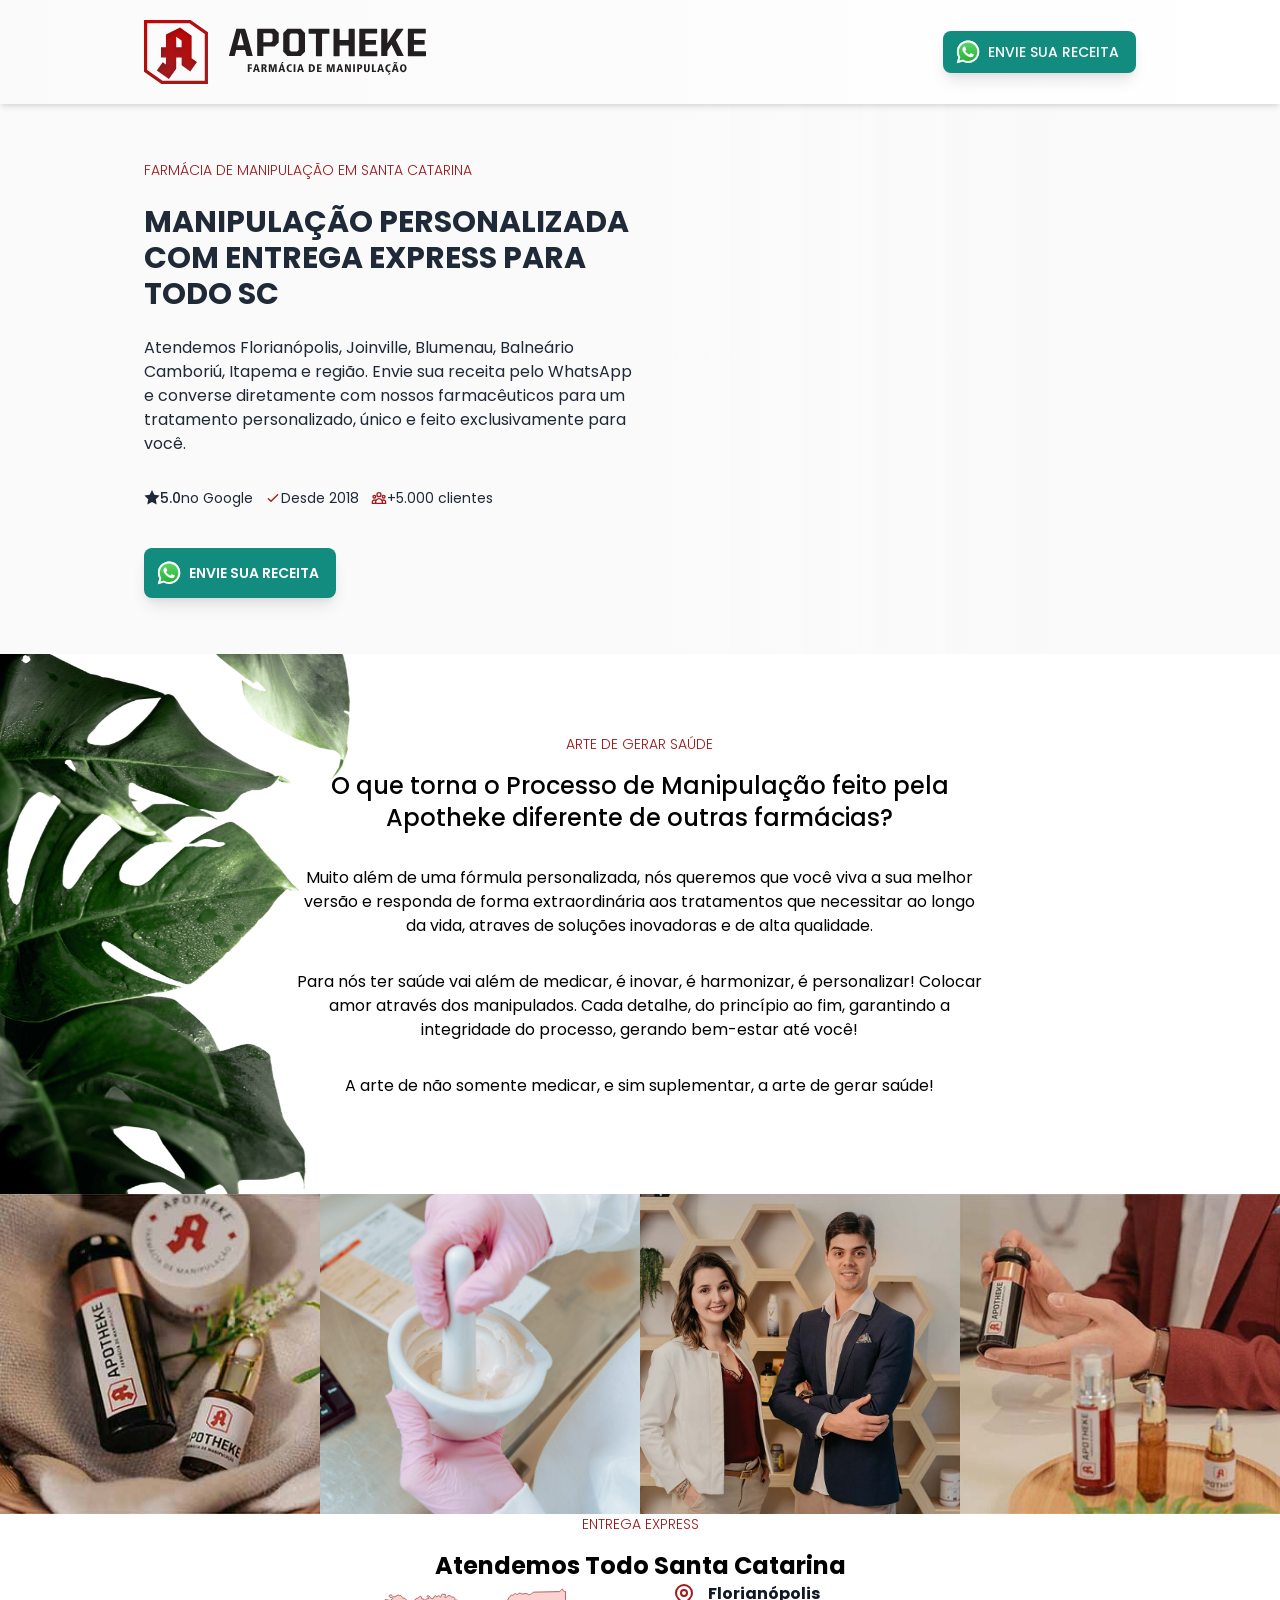
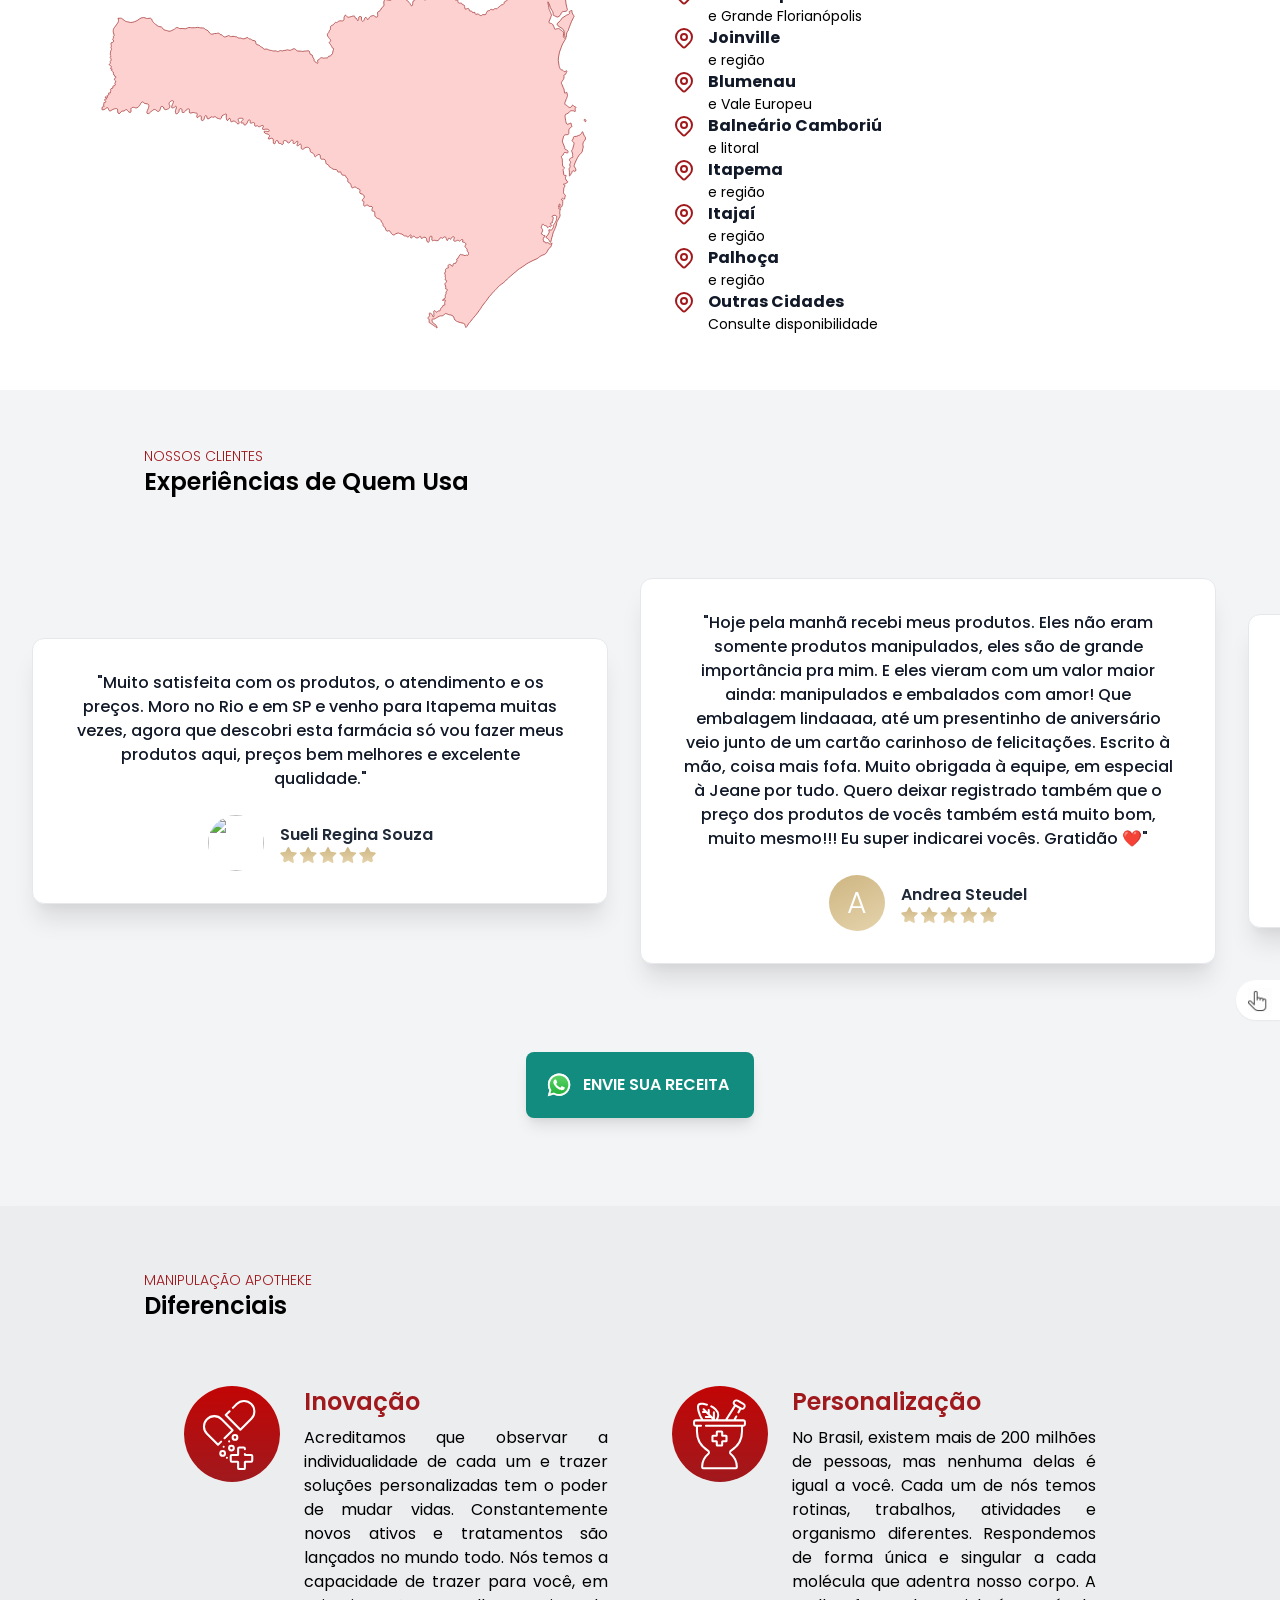
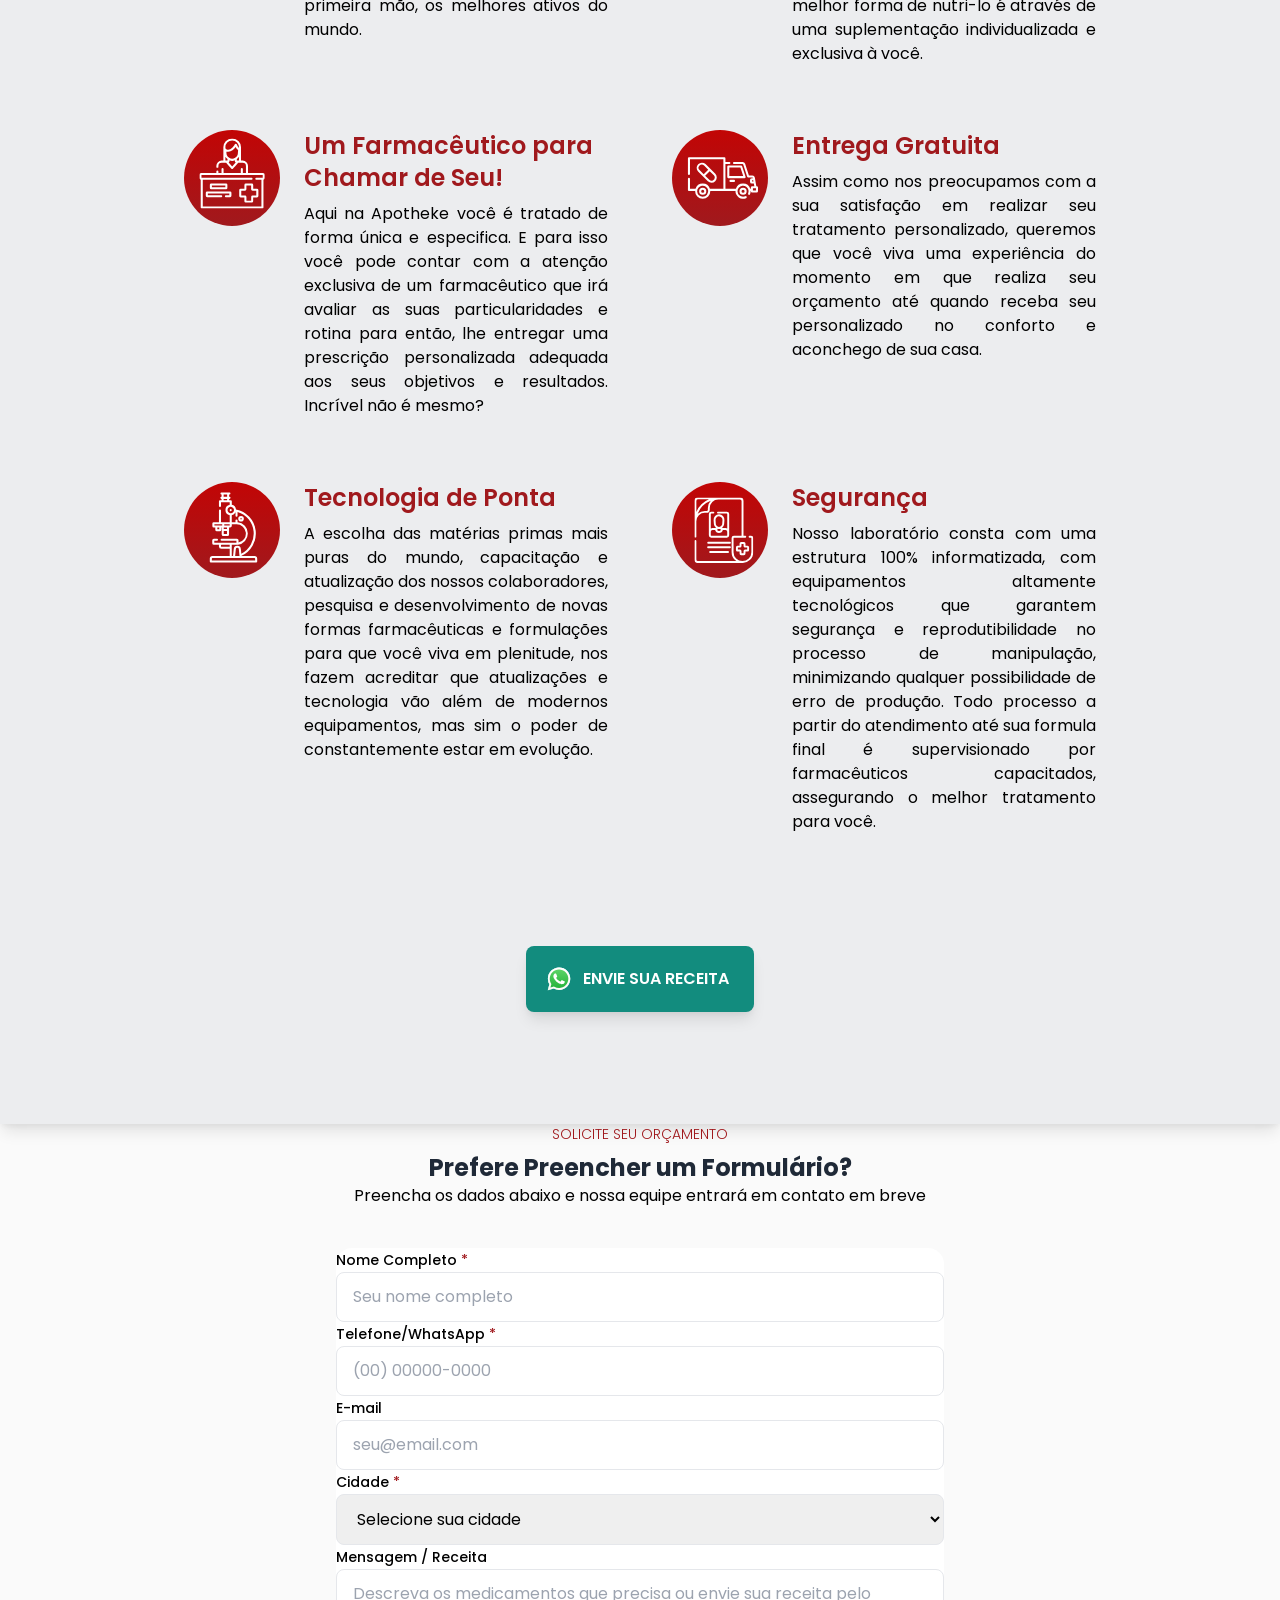
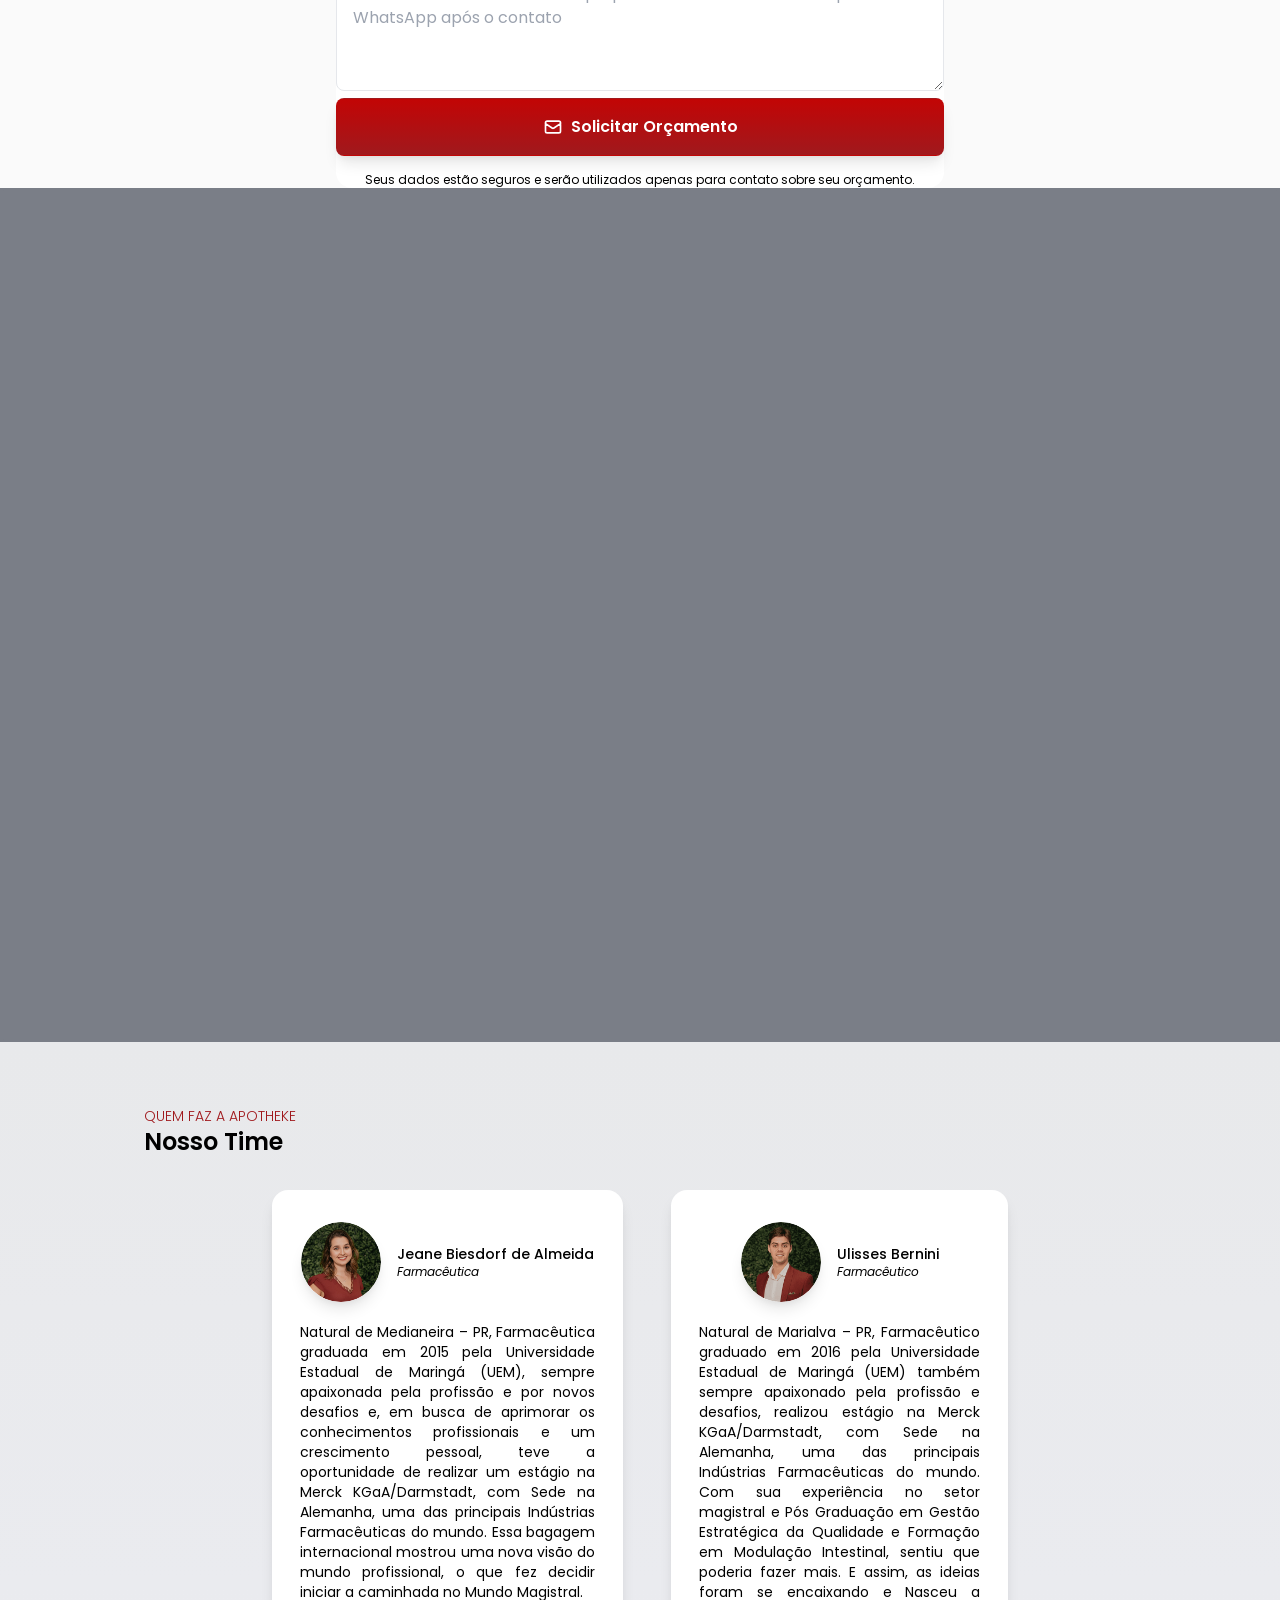
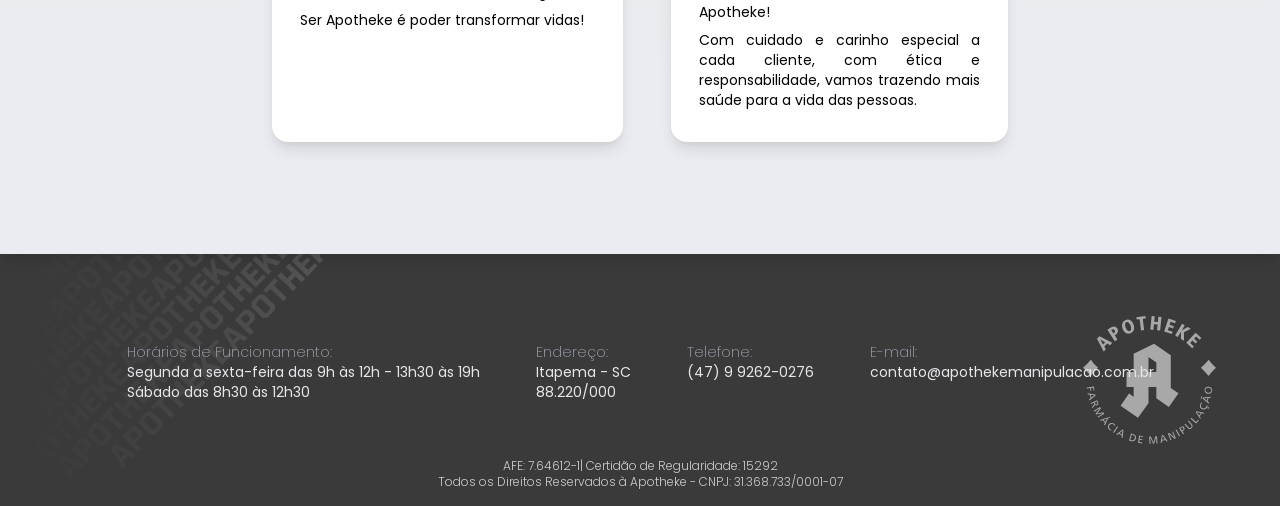
==== commit 5b269b6b: "Remove botão WhatsApp do formulário de orçamento - Mantém apenas o botão "Solicitar Orçamento" - Cor" ====
--- a/website/index.html
+++ b/website/index.html
@@ -1547,31 +1547,17 @@
 
 
 
-                    <div class="flex flex-col sm:flex-row gap-3">
+                    <div>
 
                         <button type="submit"
 
-                            class="flex-1 inline-flex items-center justify-center px-6 py-4 border border-transparent rounded-lg shadow-lg text-base font-semibold text-white bg-red-600 hover:bg-red-700 focus:outline-none focus:ring-2 focus:ring-offset-2 focus:ring-red-500 transition">
+                            class="w-full inline-flex items-center justify-center px-6 py-4 border border-transparent rounded-lg shadow-lg text-base font-semibold text-white btnVermelho focus:outline-none focus:ring-2 focus:ring-offset-2 focus:ring-red-700 transition">
 
                             <svg class="w-5 h-5 mr-2" xmlns="http://www.w3.org/2000/svg" fill="none" viewBox="0 0 24 24" stroke="currentColor"><path stroke-linecap="round" stroke-linejoin="round" stroke-width="2" d="M3 8l7.89 5.26a2 2 0 002.22 0L21 8M5 19h14a2 2 0 002-2V7a2 2 0 00-2-2H5a2 2 0 00-2 2v10a2 2 0 002 2z"/></svg>
 
                             Solicitar Orçamento
 
                         </button>
-
-
-
-                        <a href="https://api.whatsapp.com/send?phone=+5547992164286&text=Ol%C3%A1%20*Apotheke*!%20Gostaria%20de%20um%20or%C3%A7amento"
-
-                            target="_blank"
-
-                            class="flex-1 inline-flex items-center justify-center px-6 py-4 border-2 border-green-600 rounded-lg shadow-lg text-base font-semibold text-green-600 bg-white hover:bg-green-50 focus:outline-none focus:ring-2 focus:ring-offset-2 focus:ring-green-500 transition">
-
-                            <svg class="w-5 h-5 mr-2" viewBox="0 0 24 24" fill="currentColor"><path d="M17.472 14.382c-.297-.149-1.758-.867-2.03-.967-.273-.099-.471-.148-.67.15-.197.297-.767.966-.94 1.164-.173.199-.347.223-.644.075-.297-.15-1.255-.463-2.39-1.475-.883-.788-1.48-1.761-1.653-2.059-.173-.297-.018-.458.13-.606.134-.133.298-.347.446-.52.149-.174.198-.298.298-.497.099-.198.05-.371-.025-.52-.075-.149-.669-1.612-.916-2.207-.242-.579-.487-.5-.669-.51-.173-.008-.371-.01-.57-.01-.198 0-.52.074-.792.372-.272.297-1.04 1.016-1.04 2.479 0 1.462 1.065 2.875 1.213 3.074.149.198 2.096 3.2 5.077 4.487.709.306 1.262.489 1.694.625.712.227 1.36.195 1.871.118.571-.085 1.758-.719 2.006-1.413.248-.694.248-1.289.173-1.413-.074-.124-.272-.198-.57-.347m-5.421 7.403h-.004a9.87 9.87 0 01-5.031-1.378l-.361-.214-3.741.982.998-3.648-.235-.374a9.86 9.86 0 01-1.51-5.26c.001-5.45 4.436-9.884 9.888-9.884 2.64 0 5.122 1.03 6.988 2.898a9.825 9.825 0 012.893 6.994c-.003 5.45-4.437 9.884-9.885 9.884m8.413-18.297A11.815 11.815 0 0012.05 0C5.495 0 .16 5.335.157 11.892c0 2.096.547 4.142 1.588 5.945L.057 24l6.305-1.654a11.882 11.882 0 005.683 1.448h.005c6.554 0 11.89-5.335 11.893-11.893a11.821 11.821 0 00-3.48-8.413Z"/></svg>
-
-                            WhatsApp
-
-                        </a>
 
                     </div>
 
